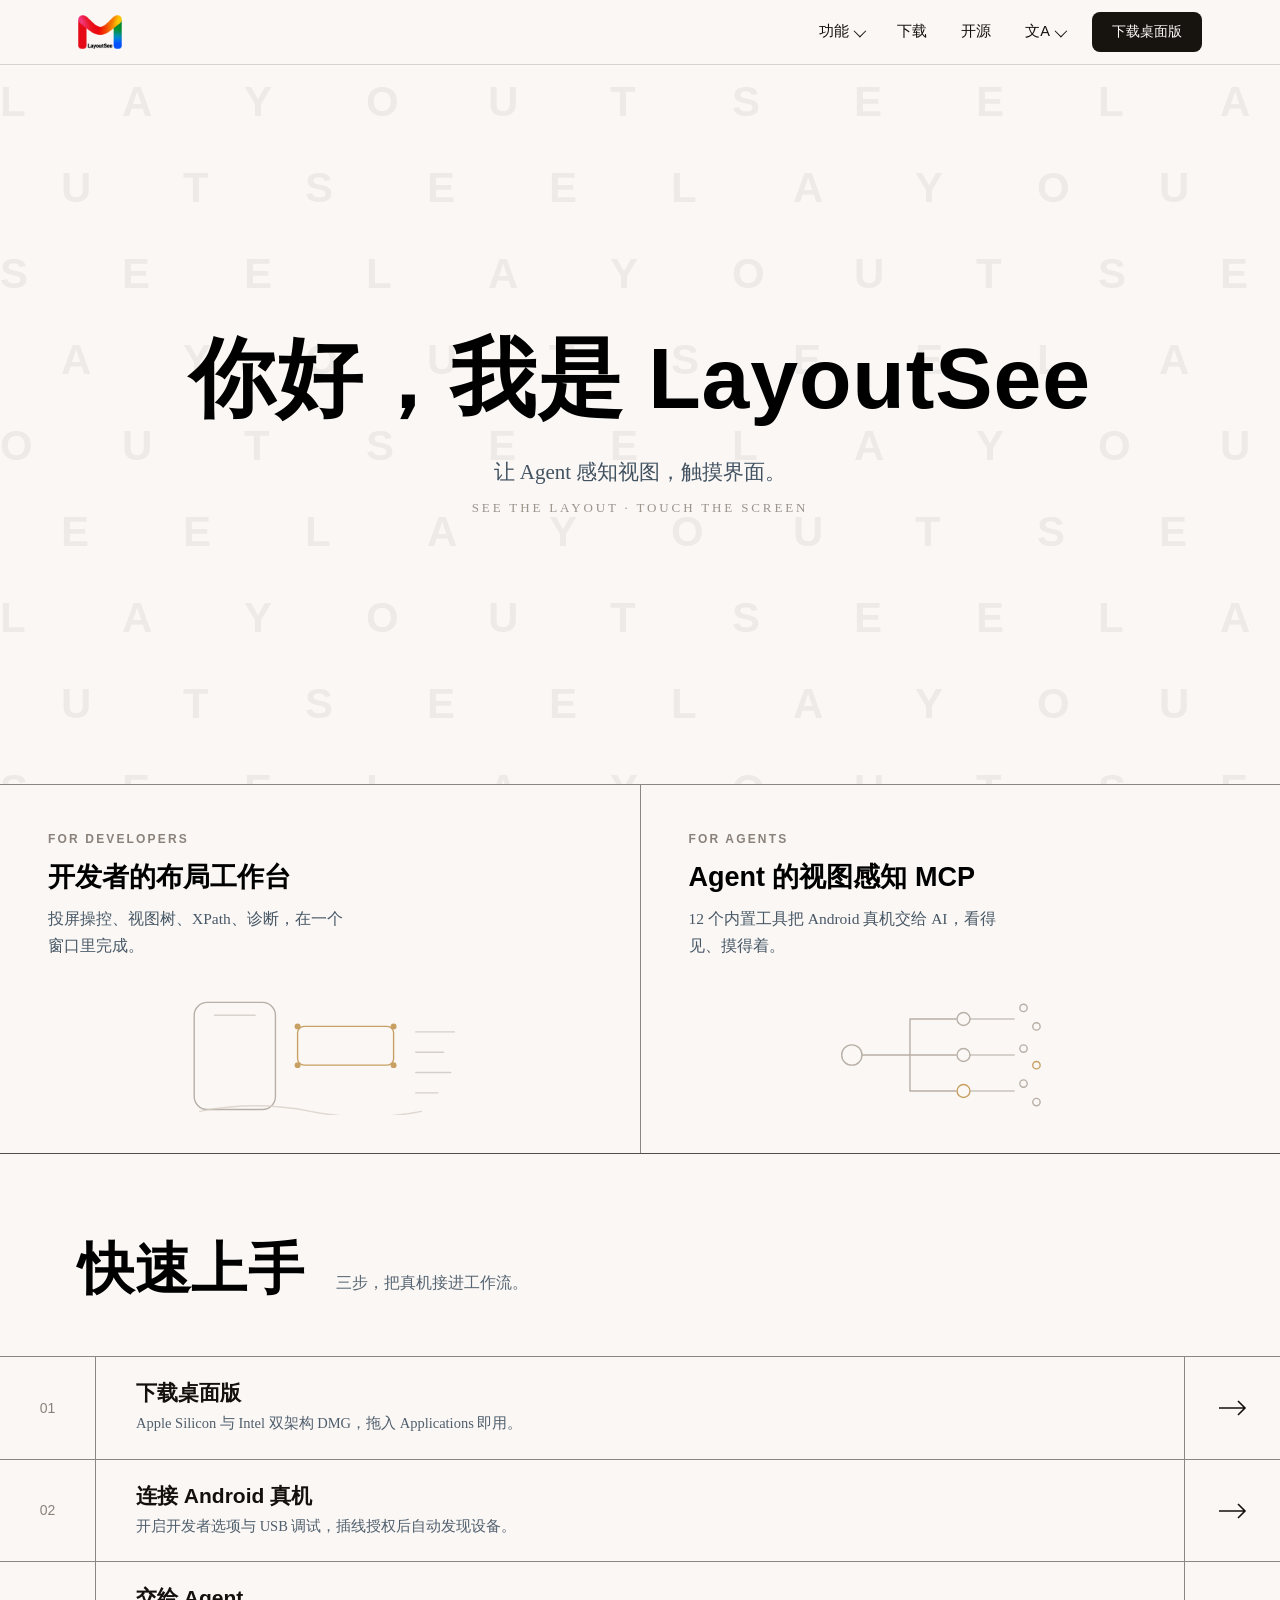
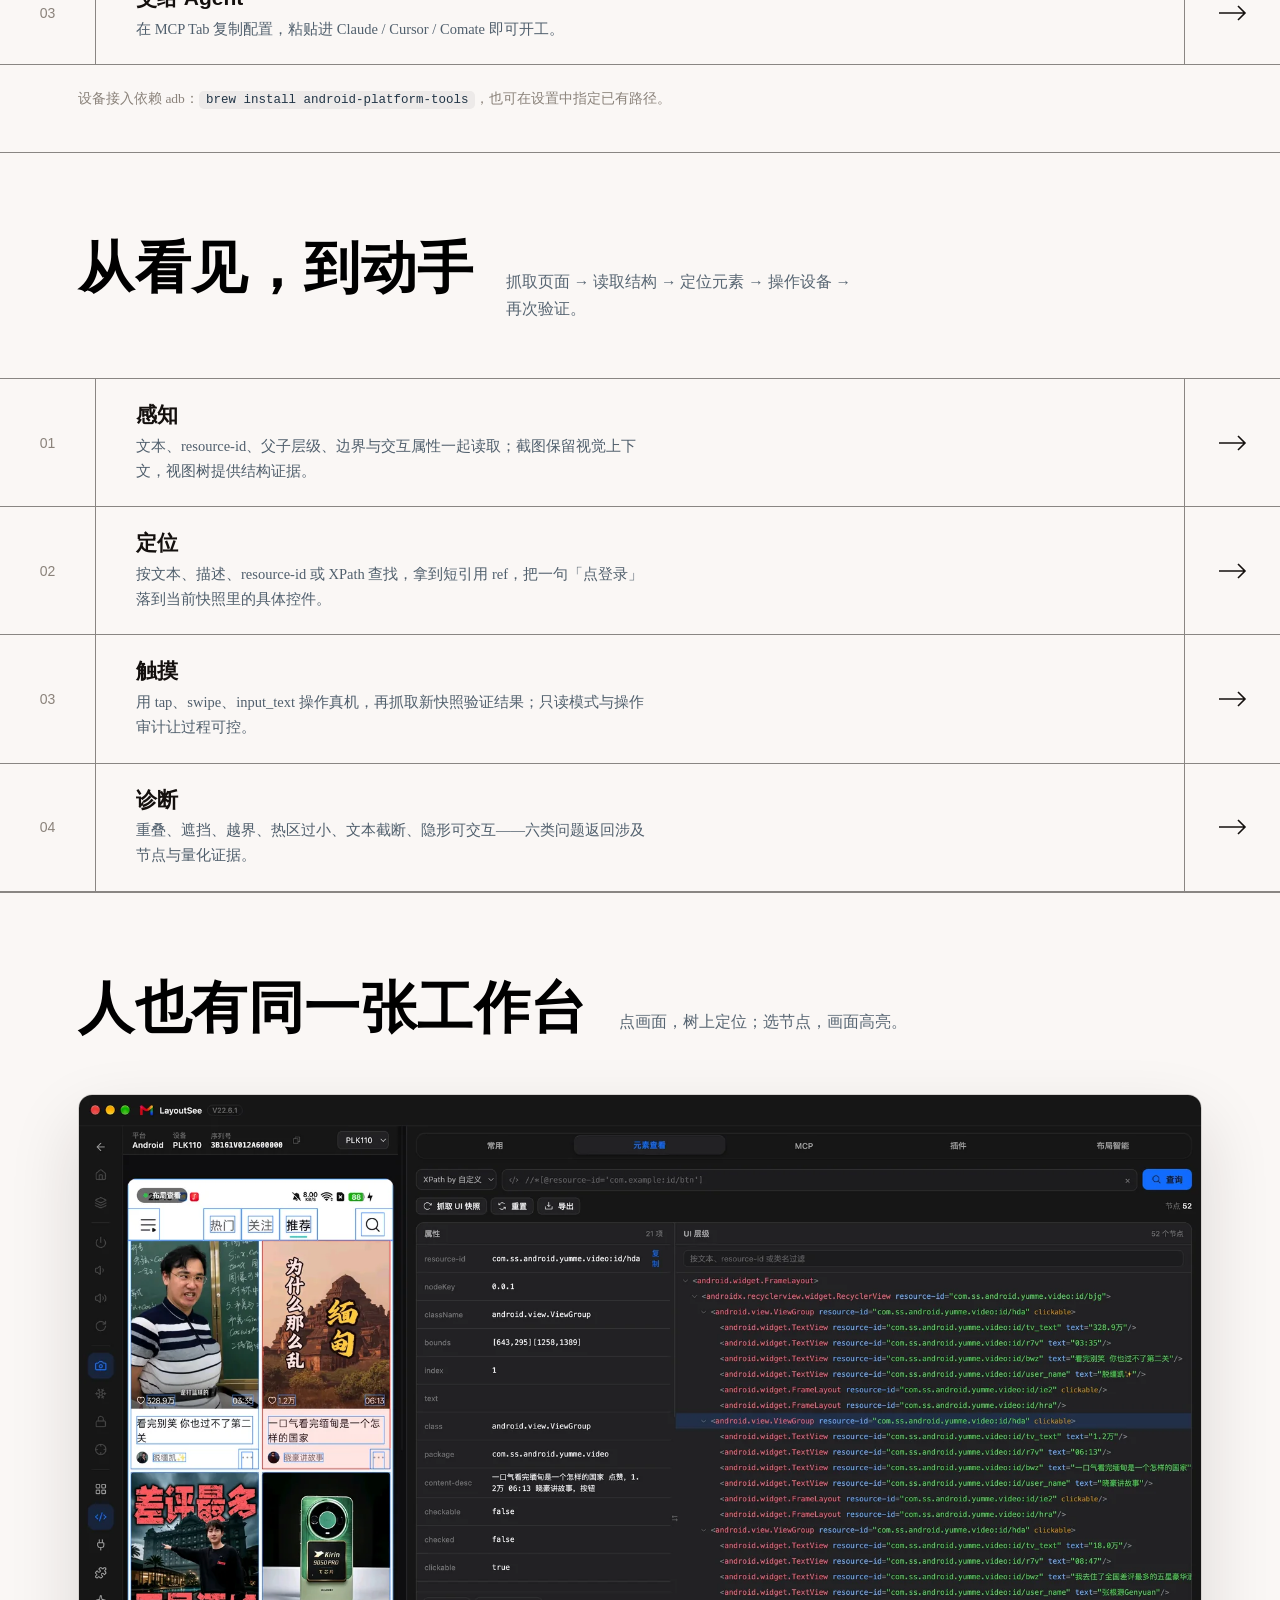
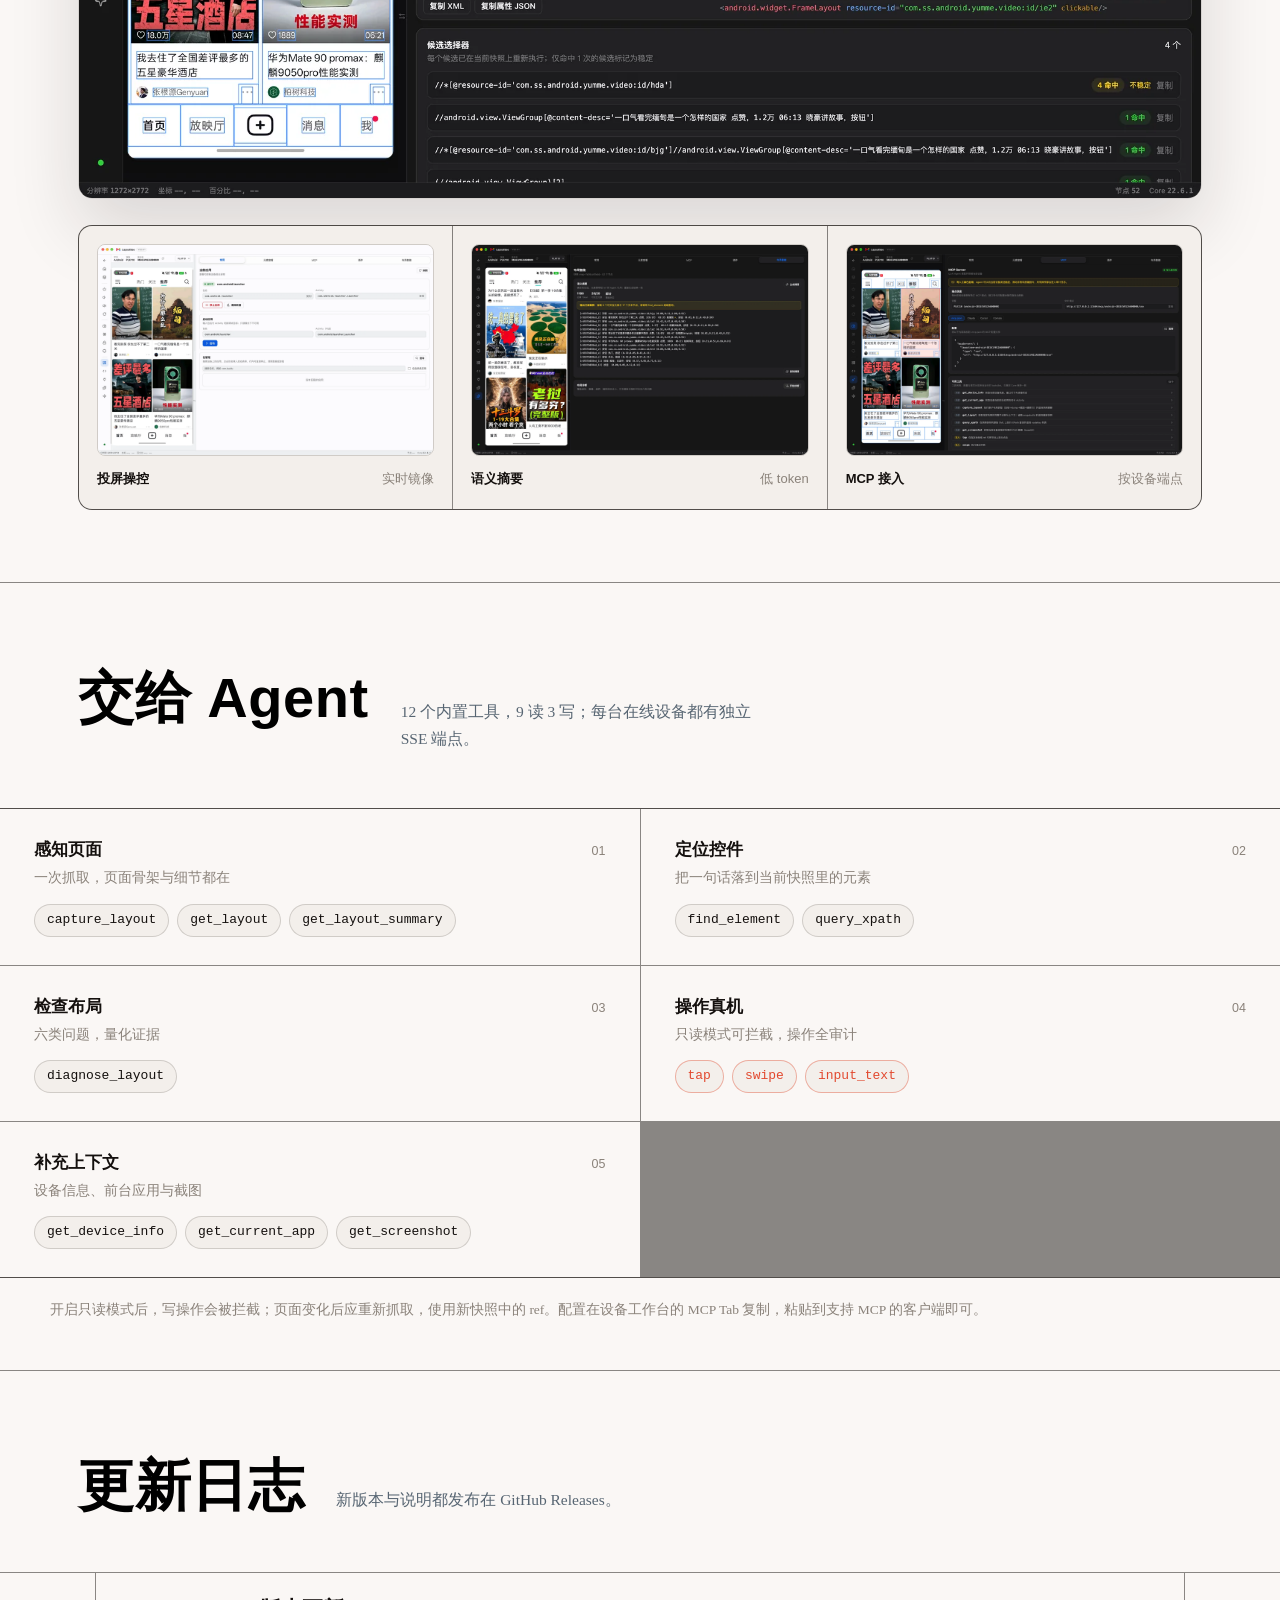
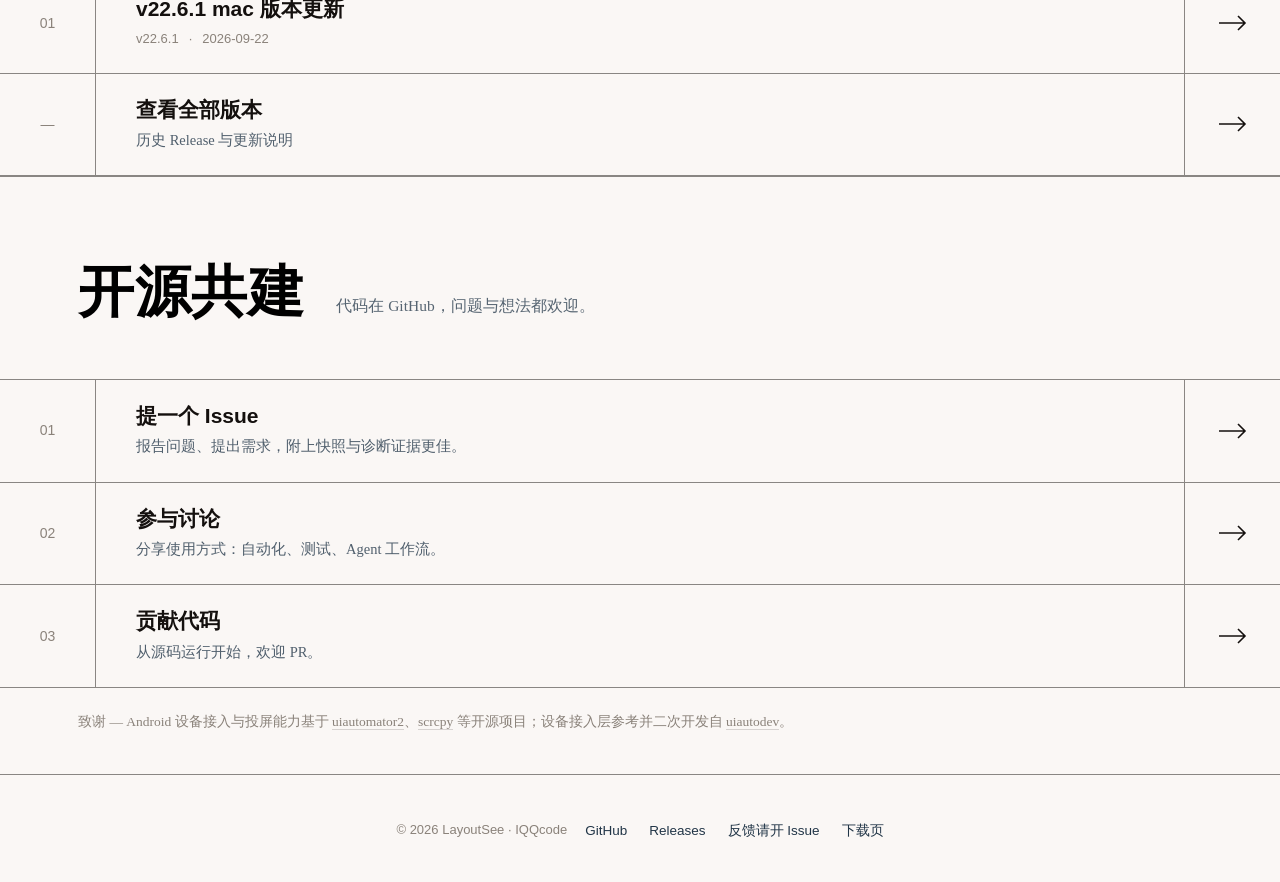
==== index.html @ eb8137e0 "feat: 官网双页静态站（MIMO 风格首页 + 下载页，含幕布交互与打字机动效）" ====
<!doctype html>
<html lang="zh-CN">
<head>
  <meta charset="utf-8">
  <meta name="viewport" content="width=device-width, initial-scale=1">
  <title>LayoutSee — 让 Agent 感知视图，触摸界面</title>
  <meta name="description" content="LayoutSee 是面向移动开发者、QA 与 AI Agent 的 macOS 工具：连接 Android 真机，提供投屏操控、结构化视图感知、布局诊断与 MCP 服务，把运行时视图变成 Agent 可读、可定位、可操作的结构。">
  <meta property="og:title" content="LayoutSee — 让 Agent 感知视图，触摸界面">
  <meta property="og:description" content="把 Android 真机上的视图树，变成 Agent 可读、可定位、可操作的结构。">
  <meta property="og:type" content="website">
  <link rel="icon" type="image/png" sizes="32x32" href="assets/logo/favicon-32x32.png">
  <link rel="icon" type="image/png" sizes="16x16" href="assets/logo/favicon-16x16.png">
  <link rel="apple-touch-icon" href="assets/logo/apple-touch-icon-180x180.png">
  <link rel="stylesheet" href="css/style.css?v=20261025">
</head>
<body>
  <a class="skip-link" href="#main">跳到主要内容</a>

  <header class="site-header">
    <div class="wrap header-inner">
      <a class="brand" href="index.html" aria-label="LayoutSee 首页">
        <img src="assets/logo/logo-light.png" alt="LayoutSee 标志">
      </a>
      <nav class="nav" aria-label="主导航">
        <div class="nav-dd">
          <button type="button" aria-haspopup="true">功能 <span class="caret" aria-hidden="true"></span></button>
          <div class="dd-menu">
            <a href="#workbench">工作台一览</a>
            <a href="#capability">从看见，到动手</a>
            <a href="#mcp">MCP 工具</a>
            <a href="#changelog">更新日志</a>
            <a href="#community">开源共建</a>
          </div>
        </div>
        <a href="download.html">下载</a>
        <a href="https://github.com/IQQcode/LayoutSee" target="_blank" rel="noopener">开源</a>
        <div class="lang">
          <button type="button" aria-haspopup="true">文A <span class="caret" aria-hidden="true"></span></button>
          <div class="lang-menu">
            <span>中文</span>
            <span class="soon">English <em>即将上线</em></span>
          </div>
        </div>
        <a class="btn-pill btn-sm header-cta" href="download.html">下载桌面版</a>
      </nav>
    </div>
  </header>

  <main id="main">
    <!-- Hero -->
    <section class="hero" id="hero">
      <div class="letter-grid" data-letters="LAYOUTSEE" aria-hidden="true"></div>
      <div class="hero-inner">
        <h1>你好，我是 LayoutSee</h1>
        <p class="hero-sub">让 Agent 感知视图，触摸界面。<span class="en">SEE THE LAYOUT · TOUCH THE SCREEN</span></p>
      </div>
      <!-- 幕布层：黑圆裁切，圆内标题反白 -->
      <div class="curtain-layer" aria-hidden="true">
        <div class="letter-grid" data-letters="LAYOUTSEE"></div>
        <div class="hero-inner curtain-clone">
          <h1>你好，我是 LayoutSee</h1>
          <p class="hero-sub">让 Agent 感知视图，触摸界面。<span class="en">SEE THE LAYOUT · TOUCH THE SCREEN</span></p>
        </div>
      </div>
      <a class="hero-dock-btn" href="#quickstart">向下探索</a>
    </section>

    <!-- 双卡片 -->
    <section class="duo">
      <a class="duo-card" href="download.html">
        <span class="kicker">For Developers</span>
        <h2>开发者的布局工作台</h2>
        <p>投屏操控、视图树、XPath、诊断，在一个窗口里完成。</p>
        <span class="duo-art" aria-hidden="true">
          <svg viewBox="0 0 340 130" fill="none" stroke="#b8afa6" stroke-width="1.5" stroke-linecap="round">
            <rect class="draw" x="34" y="8" width="88" height="116" rx="14"/>
            <path class="draw" d="M56 22h44" opacity=".5"/>
            <rect x="146" y="34" width="104" height="42" rx="7" stroke="#c8a063"/>
            <circle cx="146" cy="34" r="3.2" fill="#c8a063" stroke="none"/>
            <circle cx="250" cy="34" r="3.2" fill="#c8a063" stroke="none"/>
            <circle cx="146" cy="76" r="3.2" fill="#c8a063" stroke="none"/>
            <circle cx="250" cy="76" r="3.2" fill="#c8a063" stroke="none"/>
            <path class="draw" d="M274 40h42M274 62h30M274 84h38M274 106h24" opacity=".55"/>
            <path class="draw" d="M40 126c40-8 80-8 120 0s80 8 120 0" stroke="#d9d1c7" opacity=".8"/>
          </svg>
        </span>
      </a>
      <a class="duo-card" href="#mcp">
        <span class="kicker">For Agents</span>
        <h2>Agent 的视图感知 MCP</h2>
        <p>12 个内置工具把 Android 真机交给 AI，看得见、摸得着。</p>
        <span class="duo-art" aria-hidden="true">
          <svg viewBox="0 0 340 130" fill="none" stroke="#b8afa6" stroke-width="1.5" stroke-linecap="round">
            <circle class="draw" cx="52" cy="65" r="11"/>
            <path class="draw" d="M63 65h52M115 65V26m0 78v-39M115 26h50M115 104h50M115 65h50"/>
            <circle cx="173" cy="26" r="7"/>
            <circle cx="173" cy="65" r="7"/>
            <circle cx="173" cy="104" r="7" stroke="#c8a063"/>
            <path class="draw" d="M180 26h48m-48 39h48m-48 39h48" opacity=".7"/>
            <circle cx="238" cy="14" r="4"/>
            <circle cx="252" cy="34" r="4"/>
            <circle cx="238" cy="58" r="4"/>
            <circle cx="252" cy="76" r="4" stroke="#c8a063"/>
            <circle cx="238" cy="96" r="4"/>
            <circle cx="252" cy="116" r="4"/>
          </svg>
        </span>
      </a>
    </section>

    <!-- 快速上手 -->
    <section class="section" id="quickstart">
      <div class="wrap section-head reveal">
        <h2>快速上手</h2>
        <p class="desc">三步，把真机接进工作流。</p>
      </div>
      <ol class="rows">
        <li class="reveal">
          <a class="row-link" href="download.html">
            <span class="row-no">01</span>
            <span class="row-body">
              <span class="t">下载桌面版</span>
              <span class="d">Apple Silicon 与 Intel 双架构 DMG，拖入 Applications 即用。</span>
            </span>
            <span class="row-arrow" aria-hidden="true"><svg width="28" height="16" viewBox="0 0 28 16" fill="none" stroke="currentColor" stroke-width="1.6"><path d="M0 8h26M19 1l7 7-7 7"/></svg></span>
          </a>
        </li>
        <li class="reveal">
          <a class="row-link" href="download.html#setup">
            <span class="row-no">02</span>
            <span class="row-body">
              <span class="t">连接 Android 真机</span>
              <span class="d">开启开发者选项与 USB 调试，插线授权后自动发现设备。</span>
            </span>
            <span class="row-arrow" aria-hidden="true"><svg width="28" height="16" viewBox="0 0 28 16" fill="none" stroke="currentColor" stroke-width="1.6"><path d="M0 8h26M19 1l7 7-7 7"/></svg></span>
          </a>
        </li>
        <li class="reveal">
          <a class="row-link" href="#mcp">
            <span class="row-no">03</span>
            <span class="row-body">
              <span class="t">交给 Agent</span>
              <span class="d">在 MCP Tab 复制配置，粘贴进 Claude / Cursor / Comate 即可开工。</span>
            </span>
            <span class="row-arrow" aria-hidden="true"><svg width="28" height="16" viewBox="0 0 28 16" fill="none" stroke="currentColor" stroke-width="1.6"><path d="M0 8h26M19 1l7 7-7 7"/></svg></span>
          </a>
        </li>
      </ol>
      <p class="footnote wrap">设备接入依赖 adb：<code>brew install android-platform-tools</code>，也可在设置中指定已有路径。</p>
    </section>

    <!-- 从看见，到动手 -->
    <section class="section" id="capability">
      <div class="wrap section-head reveal">
        <h2>从看见，到动手</h2>
        <p class="desc">抓取页面 → 读取结构 → 定位元素 → 操作设备 → 再次验证。</p>
      </div>
      <ol class="rows">
        <li class="reveal">
          <div class="row-link">
            <span class="row-no">01</span>
            <span class="row-body">
              <span class="t">感知</span>
              <span class="d">文本、resource-id、父子层级、边界与交互属性一起读取；截图保留视觉上下文，视图树提供结构证据。</span>
            </span>
            <span class="row-arrow" aria-hidden="true"><svg width="28" height="16" viewBox="0 0 28 16" fill="none" stroke="currentColor" stroke-width="1.6"><path d="M0 8h26M19 1l7 7-7 7"/></svg></span>
          </div>
        </li>
        <li class="reveal">
          <div class="row-link">
            <span class="row-no">02</span>
            <span class="row-body">
              <span class="t">定位</span>
              <span class="d">按文本、描述、resource-id 或 XPath 查找，拿到短引用 ref，把一句「点登录」落到当前快照里的具体控件。</span>
            </span>
            <span class="row-arrow" aria-hidden="true"><svg width="28" height="16" viewBox="0 0 28 16" fill="none" stroke="currentColor" stroke-width="1.6"><path d="M0 8h26M19 1l7 7-7 7"/></svg></span>
          </div>
        </li>
        <li class="reveal">
          <div class="row-link">
            <span class="row-no">03</span>
            <span class="row-body">
              <span class="t">触摸</span>
              <span class="d">用 tap、swipe、input_text 操作真机，再抓取新快照验证结果；只读模式与操作审计让过程可控。</span>
            </span>
            <span class="row-arrow" aria-hidden="true"><svg width="28" height="16" viewBox="0 0 28 16" fill="none" stroke="currentColor" stroke-width="1.6"><path d="M0 8h26M19 1l7 7-7 7"/></svg></span>
          </div>
        </li>
        <li class="reveal">
          <div class="row-link">
            <span class="row-no">04</span>
            <span class="row-body">
              <span class="t">诊断</span>
              <span class="d">重叠、遮挡、越界、热区过小、文本截断、隐形可交互——六类问题返回涉及节点与量化证据。</span>
            </span>
            <span class="row-arrow" aria-hidden="true"><svg width="28" height="16" viewBox="0 0 28 16" fill="none" stroke="currentColor" stroke-width="1.6"><path d="M0 8h26M19 1l7 7-7 7"/></svg></span>
          </div>
        </li>
      </ol>
    </section>

    <!-- 工作台一览 -->
    <section class="section" id="workbench">
      <div class="wrap section-head reveal">
        <h2>人也有同一张工作台</h2>
        <p class="desc">点画面，树上定位；选节点，画面高亮。</p>
      </div>
      <figure class="showcase wrap reveal">
        <img src="assets/screenshots/hero-inspector.webp" alt="LayoutSee 工作台：手机画面、控件属性与视图树联动，选中元素的边界在画面中高亮" loading="lazy">
      </figure>
      <div class="wrap">
        <div class="trio reveal">
          <figure>
            <img src="assets/screenshots/workbench.webp" alt="设备工作台：手机画面、设备控制栏与应用操作面板" loading="lazy">
            <figcaption><b>投屏操控</b><span>实时镜像</span></figcaption>
          </figure>
          <figure>
            <img src="assets/screenshots/summary.webp" alt="布局智能面板：带 ref 与坐标的语义摘要，以及六类布局诊断入口" loading="lazy">
            <figcaption><b>语义摘要</b><span>低 token</span></figcaption>
          </figure>
          <figure>
            <img src="assets/screenshots/mcp.webp" alt="MCP 面板：按设备提供端点、可复制的客户端配置与工具列表" loading="lazy">
            <figcaption><b>MCP 接入</b><span>按设备端点</span></figcaption>
          </figure>
        </div>
      </div>
    </section>

    <!-- MCP 工具 -->
    <section class="section" id="mcp">
      <div class="wrap section-head reveal">
        <h2>交给 Agent</h2>
        <p class="desc">12 个内置工具，9 读 3 写；每台在线设备都有独立 SSE 端点。</p>
      </div>
      <div class="mcp-grid reveal">
        <div class="mcp-cell">
          <p class="g-name">感知页面 <span class="g-no">01</span></p>
          <p class="g-desc">一次抓取，页面骨架与细节都在</p>
          <div class="g-tools">
            <code class="tool">capture_layout</code>
            <code class="tool">get_layout</code>
            <code class="tool">get_layout_summary</code>
          </div>
        </div>
        <div class="mcp-cell">
          <p class="g-name">定位控件 <span class="g-no">02</span></p>
          <p class="g-desc">把一句话落到当前快照里的元素</p>
          <div class="g-tools">
            <code class="tool">find_element</code>
            <code class="tool">query_xpath</code>
          </div>
        </div>
        <div class="mcp-cell">
          <p class="g-name">检查布局 <span class="g-no">03</span></p>
          <p class="g-desc">六类问题，量化证据</p>
          <div class="g-tools">
            <code class="tool">diagnose_layout</code>
          </div>
        </div>
        <div class="mcp-cell">
          <p class="g-name">操作真机 <span class="g-no">04</span></p>
          <p class="g-desc">只读模式可拦截，操作全审计</p>
          <div class="g-tools">
            <code class="tool w">tap</code>
            <code class="tool w">swipe</code>
            <code class="tool w">input_text</code>
          </div>
        </div>
        <div class="mcp-cell">
          <p class="g-name">补充上下文 <span class="g-no">05</span></p>
          <p class="g-desc">设备信息、前台应用与截图</p>
          <div class="g-tools">
            <code class="tool">get_device_info</code>
            <code class="tool">get_current_app</code>
            <code class="tool">get_screenshot</code>
          </div>
        </div>
      </div>
      <p class="mcp-note wrap">开启只读模式后，写操作会被拦截；页面变化后应重新抓取，使用新快照中的 ref。配置在设备工作台的 MCP Tab 复制，粘贴到支持 MCP 的客户端即可。</p>
    </section>

    <!-- 更新日志 -->
    <section class="section" id="changelog">
      <div class="wrap section-head reveal">
        <h2>更新日志</h2>
        <p class="desc">新版本与说明都发布在 GitHub Releases。</p>
      </div>
      <ol class="rows">
        <li class="reveal">
          <a class="row-link" href="https://github.com/IQQcode/LayoutSee/releases/latest" target="_blank" rel="noopener">
            <span class="row-no">01</span>
            <span class="row-body">
              <span class="t">v22.6.1 mac 版本更新</span>
              <span class="row-meta"><span data-release-tag>v22.6.1</span><span>·</span><span data-release-date>2026-09-22</span></span>
            </span>
            <span class="row-arrow" aria-hidden="true"><svg width="28" height="16" viewBox="0 0 28 16" fill="none" stroke="currentColor" stroke-width="1.6"><path d="M0 8h26M19 1l7 7-7 7"/></svg></span>
          </a>
        </li>
        <li class="reveal">
          <a class="row-link" href="https://github.com/IQQcode/LayoutSee/releases" target="_blank" rel="noopener">
            <span class="row-no">—</span>
            <span class="row-body">
              <span class="t">查看全部版本</span>
              <span class="d">历史 Release 与更新说明</span>
            </span>
            <span class="row-arrow" aria-hidden="true"><svg width="28" height="16" viewBox="0 0 28 16" fill="none" stroke="currentColor" stroke-width="1.6"><path d="M0 8h26M19 1l7 7-7 7"/></svg></span>
          </a>
        </li>
      </ol>
    </section>

    <!-- 开源共建 -->
    <section class="section" id="community">
      <div class="wrap section-head reveal">
        <h2>开源共建</h2>
        <p class="desc">代码在 GitHub，问题与想法都欢迎。</p>
      </div>
      <ol class="rows">
        <li class="reveal">
          <a class="row-link" href="https://github.com/IQQcode/LayoutSee/issues" target="_blank" rel="noopener">
            <span class="row-no">01</span>
            <span class="row-body">
              <span class="t">提一个 Issue</span>
              <span class="d">报告问题、提出需求，附上快照与诊断证据更佳。</span>
            </span>
            <span class="row-arrow" aria-hidden="true"><svg width="28" height="16" viewBox="0 0 28 16" fill="none" stroke="currentColor" stroke-width="1.6"><path d="M0 8h26M19 1l7 7-7 7"/></svg></span>
          </a>
        </li>
        <li class="reveal">
          <a class="row-link" href="https://github.com/IQQcode/LayoutSee/discussions" target="_blank" rel="noopener">
            <span class="row-no">02</span>
            <span class="row-body">
              <span class="t">参与讨论</span>
              <span class="d">分享使用方式：自动化、测试、Agent 工作流。</span>
            </span>
            <span class="row-arrow" aria-hidden="true"><svg width="28" height="16" viewBox="0 0 28 16" fill="none" stroke="currentColor" stroke-width="1.6"><path d="M0 8h26M19 1l7 7-7 7"/></svg></span>
          </a>
        </li>
        <li class="reveal">
          <a class="row-link" href="https://github.com/IQQcode/LayoutSee" target="_blank" rel="noopener">
            <span class="row-no">03</span>
            <span class="row-body">
              <span class="t">贡献代码</span>
              <span class="d">从源码运行开始，欢迎 PR。</span>
            </span>
            <span class="row-arrow" aria-hidden="true"><svg width="28" height="16" viewBox="0 0 28 16" fill="none" stroke="currentColor" stroke-width="1.6"><path d="M0 8h26M19 1l7 7-7 7"/></svg></span>
          </a>
        </li>
      </ol>
      <p class="footnote wrap">致谢 — Android 设备接入与投屏能力基于 <a href="https://github.com/openatx/uiautomator2" target="_blank" rel="noopener">uiautomator2</a>、<a href="https://github.com/Genymobile/scrcpy" target="_blank" rel="noopener">scrcpy</a> 等开源项目；设备接入层参考并二次开发自 <a href="https://github.com/codeskyblue/uiautodev" target="_blank" rel="noopener">uiautodev</a>。</p>
    </section>
  </main>

  <footer class="site-footer footer-light">
    <div class="wrap" style="display:flex;align-items:center;justify-content:space-between;gap:18px;flex-wrap:wrap;">
      <p class="fine">© 2026 LayoutSee · IQQcode</p>
      <nav class="flinks" aria-label="页脚导航">
        <a href="https://github.com/IQQcode/LayoutSee" target="_blank" rel="noopener">GitHub</a>
        <a href="https://github.com/IQQcode/LayoutSee/releases" target="_blank" rel="noopener">Releases</a>
        <a href="https://github.com/IQQcode/LayoutSee/issues" target="_blank" rel="noopener">反馈请开 Issue</a>
        <a href="download.html">下载页</a>
      </nav>
    </div>
  </footer>

  <script src="js/main.js?v=20261025"></script>
</body>
</html>
---- css/style.css ----
/* ============================================================
   LayoutSee 官网 · 设计系统
   参考：mimo.xiaomi.com（奶白底 + 1px 细线分格 + 衬线正文 + 粗黑大标题）
   ============================================================ */

:root {
  --bg: #faf7f5;
  --bg-soft: #f3efeb;
  --bg-white: #fffefc;
  --ink: #213547;
  --ink-strong: #14100e;
  --muted: #8a827a;
  --line: rgba(26, 22, 18, 0.5);
  --line-soft: rgba(26, 22, 18, 0.16);
  --accent: #e2492f;
  --gold: #c8a063;
  --pill-dark: #17130f;
  --pill-dark-hover: #000000;
  --serif: "Noto Serif SC", "PT Serif", "Songti SC", "SimSun", Georgia, serif;
  --sans: -apple-system, BlinkMacSystemFont, "PingFang SC", "MiSans", "HarmonyOS Sans SC",
    "Microsoft YaHei", "Segoe UI", sans-serif;
  --mono: ui-monospace, "SF Mono", Menlo, Consolas, "Liberation Mono", monospace;
  --wrap: 1180px;
  --header-h: 64px;
}

* { box-sizing: border-box; margin: 0; padding: 0; }

html { scroll-behavior: smooth; -webkit-text-size-adjust: 100%; }

body {
  background: var(--bg);
  color: var(--ink);
  font-family: var(--serif);
  font-size: 16px;
  line-height: 1.75;
  -webkit-font-smoothing: antialiased;
}

img { max-width: 100%; display: block; }
a { color: inherit; text-decoration: none; }
ul, ol { list-style: none; }
button { font: inherit; background: none; border: 0; cursor: pointer; color: inherit; }

::selection { background: rgba(226, 73, 47, 0.18); }

:focus-visible { outline: 2px solid var(--accent); outline-offset: 2px; }

.wrap { max-width: var(--wrap); margin: 0 auto; padding: 0 28px; }

.sans { font-family: var(--sans); }
.mono { font-family: var(--mono); }

.skip-link {
  position: absolute; left: -9999px; top: 0; z-index: 100;
  background: var(--pill-dark); color: #fff; padding: 10px 16px;
}
.skip-link:focus { left: 12px; top: 12px; }

/* ------------------------------------------------------------
   顶部导航
   ------------------------------------------------------------ */
.site-header {
  position: sticky; top: 0; z-index: 50;
  background: rgba(250, 247, 245, 0.92);
  backdrop-filter: blur(10px);
  -webkit-backdrop-filter: blur(10px);
  border-bottom: 1px solid var(--line-soft);
  transition: box-shadow 0.25s ease;
}
.site-header.scrolled { box-shadow: 0 10px 30px rgba(26, 22, 18, 0.07); }

.header-inner {
  height: var(--header-h);
  display: flex; align-items: center; justify-content: space-between; gap: 24px;
}

.brand { display: flex; align-items: center; gap: 10px; flex-shrink: 0; }
.brand img { height: 34px; width: auto; }
.brand .brand-name {
  font-family: var(--sans); font-weight: 700; font-size: 17px;
  color: var(--ink-strong); letter-spacing: 0.01em;
}

.nav { display: flex; align-items: center; gap: 6px; }
.nav > a, .nav > .nav-dd > button, .nav .lang button {
  font-family: var(--sans); font-size: 14.5px; font-weight: 500;
  color: var(--ink-strong);
  padding: 8px 14px; border-radius: 8px;
  transition: background 0.15s ease;
  display: inline-flex; align-items: center; gap: 5px;
}
.nav > a:hover, .nav > .nav-dd > button:hover { background: rgba(26, 22, 18, 0.05); }

/* 下拉菜单（功能） */
.nav-dd { position: relative; }
.nav-dd .dd-menu {
  position: absolute; top: calc(100% + 6px); right: 0; min-width: 168px;
  background: var(--bg-white);
  border: 1px solid var(--line-soft); border-radius: 12px;
  box-shadow: 0 18px 40px rgba(26, 22, 18, 0.12);
  padding: 6px;
  opacity: 0; visibility: hidden; transform: translateY(-4px);
  transition: opacity 0.18s ease, transform 0.18s ease, visibility 0.18s;
}
.nav-dd:hover .dd-menu, .nav-dd:focus-within .dd-menu {
  opacity: 1; visibility: visible; transform: translateY(0);
}
.nav-dd .dd-menu a {
  display: block; padding: 9px 12px; border-radius: 8px;
  font-family: var(--sans); font-size: 14px; color: var(--ink-strong);
}
.nav-dd .dd-menu a:hover { background: rgba(26, 22, 18, 0.05); }
.caret { width: 9px; height: 9px; border-right: 1.4px solid currentColor; border-bottom: 1.4px solid currentColor; transform: rotate(45deg) translateY(-2px); }

/* 语言切换 */
.lang { position: relative; }
.lang .lang-menu {
  position: absolute; top: calc(100% + 6px); right: 0; min-width: 132px;
  background: var(--bg-white); border: 1px solid var(--line-soft); border-radius: 12px;
  box-shadow: 0 18px 40px rgba(26, 22, 18, 0.12); padding: 6px;
  opacity: 0; visibility: hidden; transform: translateY(-4px);
  transition: opacity 0.18s ease, transform 0.18s ease, visibility 0.18s;
}
.lang:hover .lang-menu, .lang:focus-within .lang-menu {
  opacity: 1; visibility: visible; transform: translateY(0);
}
.lang .lang-menu span, .lang .lang-menu a {
  display: block; padding: 8px 12px; font-family: var(--sans); font-size: 13.5px;
  border-radius: 8px;
}
.lang .lang-menu a:hover { background: rgba(26, 22, 18, 0.05); }
.lang .lang-menu .soon { color: var(--muted); cursor: default; display: flex; justify-content: space-between; }
.lang .lang-menu .soon em { font-style: normal; font-size: 11.5px; }

/* 黑色胶囊按钮 */
.btn-pill {
  display: inline-flex; align-items: center; justify-content: center; gap: 10px;
  font-family: var(--sans); font-weight: 600; font-size: 15px;
  background: var(--pill-dark); color: #fdfbf9;
  border-radius: 999px; padding: 11px 26px;
  transition: background 0.18s ease, transform 0.18s ease;
}
.btn-pill:hover { background: var(--pill-dark-hover); }
.btn-pill .arr { transition: transform 0.18s ease; display: inline-flex; }
.btn-pill:hover .arr { transform: translateX(4px); }
.btn-pill.btn-sm { padding: 8px 20px; font-size: 13.5px; }
/* .nav > a 的深色文字优先级高于 .btn-pill，需显式压回浅色 */
.nav > a.btn-pill, .nav .lang + .btn-pill { color: #fdfbf9; }
.header-cta { margin-left: 8px; }

/* ------------------------------------------------------------
   Hero（首页）
   ------------------------------------------------------------ */
.hero {
  position: relative;
  min-height: clamp(540px, 80vh, 840px);
  display: flex; align-items: center; justify-content: center;
  border-bottom: 1px solid var(--line);
  overflow: hidden;
}
.letter-grid {
  position: absolute; inset: 0; overflow: hidden;
  pointer-events: none; user-select: none;
  will-change: transform;
}
.letter-grid span {
  position: absolute;
  font-family: var(--sans); font-weight: 700;
  color: var(--ink-strong);
  opacity: 0.05; /* 静态兜底：动画延迟期内不能全黑 */
  animation: breathe 6s ease-in-out infinite;
}
.letter-grid.grid-sm span { font-weight: 500; font-family: var(--mono); animation-name: breatheSoft; }
@keyframes breathe {
  0%, 100% { opacity: 0.045; }
  50% { opacity: 0.115; }
}
@keyframes breatheSoft {
  0%, 100% { opacity: 0.028; }
  50% { opacity: 0.062; }
}

.hero-inner { position: relative; text-align: center; padding: 0 24px; z-index: 1; }
.hero-inner h1 {
  font-family: var(--sans); font-weight: 700; color: #000;
  font-size: clamp(42px, 7vw, 86px);
  letter-spacing: 0.01em; line-height: 1.15;
}
.hero-sub {
  margin-top: 26px;
  font-size: clamp(17px, 2vw, 21px);
  color: var(--ink);
  opacity: 0.85;
}
.hero-sub .en { display: block; margin-top: 6px; font-size: 13px; letter-spacing: 0.22em; color: var(--muted); text-transform: uppercase; }

/* 幕布交互：黑圆裁切层，圆内标题反白（clip-path 由 JS 内联写入） */
.curtain-layer {
  position: absolute; inset: 0; z-index: 2;
  display: flex; align-items: center; justify-content: center;
  background: #17130f;
  clip-path: circle(0px at 50% 50%);
  -webkit-clip-path: circle(0px at 50% 50%);
  pointer-events: none;
  overflow: hidden;
}
.curtain-layer .letter-grid span { color: #f3ede7; }
.curtain-clone h1 { color: #fdfbf9; }
.curtain-clone .hero-sub { color: rgba(253, 251, 249, 0.82); opacity: 1; }
.curtain-clone .hero-sub .en { color: rgba(253, 251, 249, 0.42); }

.hero-dock-btn {
  position: absolute; left: 50%; bottom: 30px; z-index: 3;
  transform: translateX(-50%);
  font-family: var(--sans); font-size: 13px; font-weight: 600;
  letter-spacing: 0.32em; text-indent: 0.32em;
  color: #fdfbf9;
  padding: 10px 18px;
  opacity: 0; visibility: hidden;
  transition: opacity 0.35s ease, visibility 0.35s;
}
.hero-dock-btn.show { opacity: 1; visibility: visible; }
.hero-dock-btn:hover { opacity: 0.8; }

/* ------------------------------------------------------------
   双卡片
   ------------------------------------------------------------ */
.duo {
  display: grid; grid-template-columns: 1fr 1fr;
  gap: 1px; background: var(--line);
  border-bottom: 1px solid var(--line);
}
.duo-card {
  background: var(--bg);
  padding: 44px 48px 38px;
  display: flex; flex-direction: column; gap: 10px;
  transition: background 0.4s ease;
}
.duo-card .kicker, .duo-card h2, .duo-card p { transition: color 0.35s ease; }
.duo-card .duo-art [stroke], .duo-card .duo-art [fill] { transition: stroke 0.35s ease, fill 0.35s ease; }
/* hover 反黑（复刻 MIMO 卡片） */
.duo-card:hover { background: #17130f; }
.duo-card:hover .kicker { color: rgba(253, 251, 249, 0.45); }
.duo-card:hover h2 { color: #fdfbf9; }
.duo-card:hover p { color: rgba(253, 251, 249, 0.72); }
.duo-card:hover .duo-art [stroke] { stroke: rgba(240, 234, 223, 0.38); }
.duo-card:hover .duo-art [fill] { fill: rgba(240, 234, 223, 0.38); }
.duo-card:hover .duo-art [stroke="#c8a063"] { stroke: var(--gold); }
.duo-card:hover .duo-art [fill="#c8a063"] { fill: var(--gold); }
.duo-card .kicker {
  font-family: var(--sans); font-size: 12px; font-weight: 600;
  letter-spacing: 0.18em; text-transform: uppercase; color: var(--muted);
}
.duo-card h2 {
  font-family: var(--sans); font-weight: 700; color: #000;
  font-size: clamp(20px, 2.4vw, 27px); line-height: 1.3;
}
.duo-card p { font-size: 15.5px; color: var(--ink); opacity: 0.82; max-width: 40ch; }
.duo-card .duo-art { margin-top: 26px; align-self: stretch; }
.duo-card .duo-art svg { width: 100%; height: 120px; display: block; }
.duo-card .duo-art .draw { transition: transform 0.5s ease; transform-origin: center; }
.duo-card:hover .draw { transform: translateY(-3px); }

/* ------------------------------------------------------------
   通用区块
   ------------------------------------------------------------ */
.section { border-bottom: 1px solid var(--line); }
.section-head {
  display: flex; align-items: baseline; gap: 32px; flex-wrap: wrap;
  padding-top: 84px; padding-bottom: 56px;
}
.section-head h2 {
  font-family: var(--sans); font-weight: 700; color: #000;
  font-size: clamp(34px, 4.6vw, 56px); line-height: 1.1; letter-spacing: 0.01em;
}
.section-head .desc { font-size: 15.5px; color: var(--ink); opacity: 0.75; max-width: 46ch; }

.footnote {
  padding-top: 22px; padding-bottom: 40px;
  font-size: 13.5px; color: var(--muted);
}
.footnote code {
  font-family: var(--mono); font-size: 12.5px;
  background: rgba(26, 22, 18, 0.055); padding: 2px 7px; border-radius: 5px;
  color: var(--ink);
}
.footnote a { border-bottom: 1px solid var(--line-soft); }
.footnote a:hover { border-color: var(--ink); }

/* ------------------------------------------------------------
   编号列表行（01 / 标题 / →）— 全站核心组件
   ------------------------------------------------------------ */
.rows { border-top: 1px solid var(--line); }
.rows li { border-bottom: 1px solid var(--line); }
.row-link {
  display: grid; grid-template-columns: 96px 1fr 96px;
  align-items: stretch; min-height: 96px;
  transition: background 0.16s ease;
}
.row-link:hover { background: var(--bg-white); }
.row-no {
  display: flex; align-items: center; justify-content: center;
  font-family: var(--sans); font-size: 14px; color: var(--muted);
  border-right: 1px solid var(--line);
  transition: color 0.16s ease;
}
.row-link:hover .row-no { color: var(--accent); }
.row-body {
  padding: 22px 40px; display: flex; flex-direction: column; justify-content: center; gap: 4px;
}
.row-body .t {
  font-family: var(--sans); font-weight: 650; color: var(--ink-strong);
  font-size: clamp(17px, 2vw, 21px); line-height: 1.35;
}
.row-body .d { font-size: 14.5px; color: var(--ink); opacity: 0.78; max-width: 72ch; }
.row-body .d code {
  font-family: var(--mono); font-size: 12.5px;
  background: rgba(26, 22, 18, 0.055); padding: 1px 6px; border-radius: 5px;
}
.row-meta { display: flex; align-items: center; gap: 10px; font-size: 13px; color: var(--muted); font-family: var(--sans); }
.row-arrow {
  display: flex; align-items: center; justify-content: center;
  border-left: 1px solid var(--line);
  color: var(--ink-strong);
}
.row-arrow svg { transition: transform 0.18s ease; }
.row-link:hover .row-arrow svg { transform: translateX(6px); }

/* ------------------------------------------------------------
   工作台 showcase
   ------------------------------------------------------------ */
.showcase { padding-bottom: 26px; }
.showcase img {
  width: 100%; border-radius: 14px;
  border: 1px solid var(--line-soft);
  box-shadow: 0 30px 70px rgba(26, 22, 18, 0.14);
}
.trio {
  display: grid; grid-template-columns: repeat(3, 1fr);
  gap: 1px; background: var(--line);
  border: 1px solid var(--line); border-radius: 14px; overflow: hidden;
  margin-bottom: 72px;
}
.trio figure { background: var(--bg-soft); padding: 18px; }
.trio img { border-radius: 8px; border: 1px solid var(--line-soft); width: 100%; }
.trio figcaption {
  padding-top: 12px; font-family: var(--sans); font-size: 13px; color: var(--muted);
  display: flex; justify-content: space-between;
}
.trio figcaption b { color: var(--ink-strong); font-weight: 600; }

/* ------------------------------------------------------------
   MCP 工具分组
   ------------------------------------------------------------ */
.mcp-grid {
  display: grid; grid-template-columns: 1fr 1fr;
  gap: 1px; background: var(--line);
  border-top: 1px solid var(--line); border-bottom: 1px solid var(--line);
}
.mcp-cell { background: var(--bg); padding: 26px 34px 28px; transition: background 0.16s ease; }
.mcp-cell:hover { background: var(--bg-white); }
.mcp-cell .g-name {
  font-family: var(--sans); font-weight: 650; color: var(--ink-strong); font-size: 16.5px;
  display: flex; align-items: baseline; justify-content: space-between;
}
.mcp-cell .g-name .g-no { font-size: 12.5px; color: var(--muted); font-weight: 500; }
.mcp-cell .g-desc { font-size: 13.5px; color: var(--muted); margin-top: 2px; }
.mcp-cell .g-tools { margin-top: 14px; display: flex; flex-wrap: wrap; gap: 8px; }
.mcp-cell .tool {
  font-family: var(--mono); font-size: 13px; color: var(--ink-strong);
  border: 1px solid var(--line-soft); border-radius: 999px; padding: 4px 12px;
  background: var(--bg-soft);
}
.mcp-cell .tool.w { border-color: rgba(226, 73, 47, 0.4); color: var(--accent); }
.mcp-note { padding: 20px 0 48px; font-size: 13.5px; color: var(--muted); }

/* ------------------------------------------------------------
   Hero（下载页）
   ------------------------------------------------------------ */
.dl-hero {
  position: relative;
  min-height: clamp(620px, 86vh, 880px);
  display: flex; flex-direction: column; align-items: center; justify-content: center;
  text-align: center; overflow: hidden;
  padding: 90px 24px 70px;
}
.dl-hero h1 {
  font-family: var(--sans); font-weight: 700; color: #000;
  font-size: clamp(34px, 5.2vw, 62px); line-height: 1.28;
  position: relative; z-index: 1;
  text-wrap: balance;
}
.dl-hero .line2 { display: block; }
.type-wrap { position: relative; display: inline-block; }
.type-word {
  font-style: normal; position: relative;
  color: var(--ink-strong);
  display: inline-block; min-width: 4.2em; text-align: center;
}
.type-word::after {
  content: ""; display: inline-block; width: 3px; height: 0.92em;
  background: var(--accent); margin-left: 5px; vertical-align: -0.1em;
  animation: caret 1s steps(1) infinite;
}
@keyframes caret { 50% { opacity: 0; } }
.type-squiggle {
  position: absolute; left: 50%; transform: translateX(-50%);
  bottom: -18px; width: 150px; color: var(--gold); z-index: -1;
}
.type-en {
  display: block; margin-top: 10px;
  font-family: var(--sans); font-size: 13px; letter-spacing: 0.3em;
  color: var(--muted); text-transform: uppercase;
}
.dl-buttons { display: flex; gap: 18px; flex-wrap: wrap; justify-content: center; margin-top: 58px; position: relative; z-index: 1; }
.btn-dl { padding: 15px 34px; font-size: 16px; }
.btn-dl .btn-sub { display: block; font-size: 11.5px; font-weight: 500; opacity: 0.72; margin-top: 1px; }
.btn-dl .os-ic { display: inline-flex; }
.dl-meta { margin-top: 26px; font-size: 13.5px; color: var(--muted); position: relative; z-index: 1; max-width: 60ch; }
.dl-corner {
  position: absolute; right: 22px; bottom: 16px;
  font-size: 12px; color: var(--muted); z-index: 1;
}

/* ------------------------------------------------------------
   macOS 窗口截图
   ------------------------------------------------------------ */
.window-shot { padding: 10px 28px 90px; }
.mac-window {
  max-width: 1060px; margin: 0 auto;
  border: 1px solid var(--line-soft); border-radius: 14px; overflow: hidden;
  box-shadow: 0 40px 90px rgba(26, 22, 18, 0.16);
  background: var(--bg-white);
}
.mac-bar {
  display: flex; align-items: center; gap: 8px;
  padding: 12px 16px; border-bottom: 1px solid var(--line-soft);
  background: #f6f2ef;
}
.mac-bar .dot { width: 12px; height: 12px; border-radius: 50%; }
.mac-bar .r { background: #ff5f57; } .mac-bar .y { background: #febc2e; } .mac-bar .g { background: #28c840; }
.mac-bar .mac-title {
  margin-left: 12px; font-family: var(--sans); font-size: 12.5px; color: var(--muted);
}
.mac-window img { width: 100%; }

/* ------------------------------------------------------------
   下载页特性区块（交替布局）
   ------------------------------------------------------------ */
.feature { display: grid; grid-template-columns: 1fr 1fr; border-top: 1px solid var(--line); }
.feature > * { min-width: 0; }
.feature-media { background: var(--bg-soft); display: flex; align-items: center; justify-content: center; padding: 44px; border-right: 1px solid var(--line); }
.feature.flip .feature-media { order: 2; border-right: 0; border-left: 1px solid var(--line); }
.feature-media img { max-height: 480px; width: auto; max-width: 100%; border-radius: 10px; border: 1px solid var(--line-soft); box-shadow: 0 24px 60px rgba(26, 22, 18, 0.13); }
.feature-copy { padding: 64px 64px 56px; display: flex; flex-direction: column; justify-content: center; }
.feature-copy h3 {
  font-family: var(--sans); font-weight: 700; color: #000;
  font-size: clamp(24px, 3vw, 34px); line-height: 1.25;
}
.feature-copy .f-sub { margin-top: 8px; font-size: 15px; color: var(--muted); }
.num-list { margin-top: 30px; }
.num-list li { display: grid; grid-template-columns: 44px 1fr; gap: 4px 0; padding: 16px 0; border-top: 1px solid var(--line-soft); }
.num-list .no { font-family: var(--sans); font-size: 13px; color: var(--muted); padding-top: 3px; }
.num-list .tx { font-size: 15px; color: var(--ink); }
.num-list .tx code { font-family: var(--mono); font-size: 13px; background: rgba(26,22,18,.055); padding: 1px 6px; border-radius: 5px; }

/* ------------------------------------------------------------
   系统要求
   ------------------------------------------------------------ */
.req-grid {
  display: grid; grid-template-columns: repeat(4, 1fr);
  gap: 1px; background: var(--line);
  border-top: 1px solid var(--line); border-bottom: 1px solid var(--line);
}
.req-cell { background: var(--bg); padding: 26px 28px 28px; }
.req-cell dt { font-family: var(--sans); font-size: 12px; font-weight: 600; letter-spacing: 0.14em; text-transform: uppercase; color: var(--muted); }
.req-cell dd { margin-top: 8px; font-family: var(--sans); font-weight: 600; font-size: 16.5px; color: var(--ink-strong); }
.req-cell dd small { display: block; font-weight: 400; font-size: 13px; color: var(--muted); margin-top: 4px; }

/* ------------------------------------------------------------
   从源码运行
   ------------------------------------------------------------ */
.source-block { padding-bottom: 90px; }
.code-panel {
  max-width: 860px; margin: 0 auto;
  background: #191512; color: #f3ede7;
  border-radius: 14px; overflow: hidden;
  box-shadow: 0 30px 70px rgba(26, 22, 18, 0.2);
}
.code-panel .code-bar {
  display: flex; align-items: center; justify-content: space-between;
  padding: 12px 20px; border-bottom: 1px solid rgba(255, 255, 255, 0.08);
  font-family: var(--sans); font-size: 12.5px; color: rgba(243, 237, 231, 0.55);
}
.code-panel pre {
  padding: 26px 28px; overflow-x: auto;
  font-family: var(--mono); font-size: 13.5px; line-height: 1.9;
}
.code-panel .cm { color: rgba(243, 237, 231, 0.45); }
.source-more { text-align: center; margin-top: 26px; font-size: 14px; color: var(--muted); }
.source-more a { border-bottom: 1px solid var(--line-soft); }
.source-more a:hover { border-color: var(--ink); color: var(--ink-strong); }

/* ------------------------------------------------------------
   页脚（浅色版 / 深色版）
   ------------------------------------------------------------ */
.site-footer { padding: 44px 0 40px; }
.footer-light { display: flex; align-items: center; justify-content: space-between; gap: 18px; flex-wrap: wrap; }
.footer-light .fine { font-family: var(--sans); font-size: 13px; color: var(--muted); }
.footer-light .flinks { display: flex; gap: 22px; font-family: var(--sans); font-size: 13.5px; }
.footer-light .flinks a:hover { color: var(--ink-strong); }

.site-footer-dark { background: #12100d; color: #b8b1a9; }
.footer-grid {
  display: grid; grid-template-columns: 1.6fr repeat(4, 1fr); gap: 40px;
  padding: 64px 0 48px;
}
.footer-brand img { height: 38px; }
.footer-brand .fb-line { margin-top: 18px; font-size: 13.5px; line-height: 1.8; opacity: 0.75; max-width: 30ch; }
.footer-col h4 {
  font-family: var(--sans); font-size: 13px; font-weight: 600; color: #f3ede7;
  letter-spacing: 0.06em; margin-bottom: 16px;
}
.footer-col a { display: block; font-family: var(--sans); font-size: 13.5px; padding: 5px 0; opacity: 0.75; }
.footer-col a:hover { opacity: 1; color: #fff; }
.footer-bottom {
  border-top: 1px solid rgba(255, 255, 255, 0.1);
  padding: 22px 0 30px;
  font-family: var(--sans); font-size: 12.5px; opacity: 0.55;
  display: flex; justify-content: space-between; gap: 12px; flex-wrap: wrap;
}

/* ------------------------------------------------------------
   滚动显现 / 动效
   ------------------------------------------------------------ */
.reveal { opacity: 0; transform: translateY(24px); transition: opacity 0.55s ease, transform 0.55s ease; }
.reveal.in { opacity: 1; transform: none; }

@media (prefers-reduced-motion: reduce) {
  html { scroll-behavior: auto; }
  .letter-grid span { animation: none !important; opacity: 0.06; }
  .type-word::after { animation: none; }
  .reveal { opacity: 1; transform: none; transition: none; }
  * { transition-duration: 0.01ms !important; }
}

/* ------------------------------------------------------------
   响应式
   ------------------------------------------------------------ */
@media (max-width: 960px) {
  .feature { grid-template-columns: 1fr; }
  .feature-media, .feature.flip .feature-media { order: 0; border: 0; border-bottom: 1px solid var(--line); padding: 28px; }
  .feature-media img { max-height: 380px; }
  .feature-copy { padding: 40px 28px 44px; }
  .req-grid { grid-template-columns: 1fr 1fr; }
  .footer-grid { grid-template-columns: 1fr 1fr; }
  .mcp-grid { grid-template-columns: 1fr; }
  .trio { grid-template-columns: 1fr; }
}

@media (max-width: 720px) {
  .nav > a:not(.btn-pill), .nav > .nav-dd { display: none; }
  .nav .lang { display: none; }
  .duo { grid-template-columns: 1fr; }
  .row-link { grid-template-columns: 64px 1fr 64px; min-height: 84px; }
  .row-body { padding: 18px 20px; }
  .section-head { padding-top: 56px; padding-bottom: 36px; }
  .footer-grid { grid-template-columns: 1fr; gap: 28px; }
  .dl-corner { position: static; margin-top: 30px; }
  .req-grid { grid-template-columns: 1fr; }
  .btn-dl { width: min(320px, 84vw); }
}
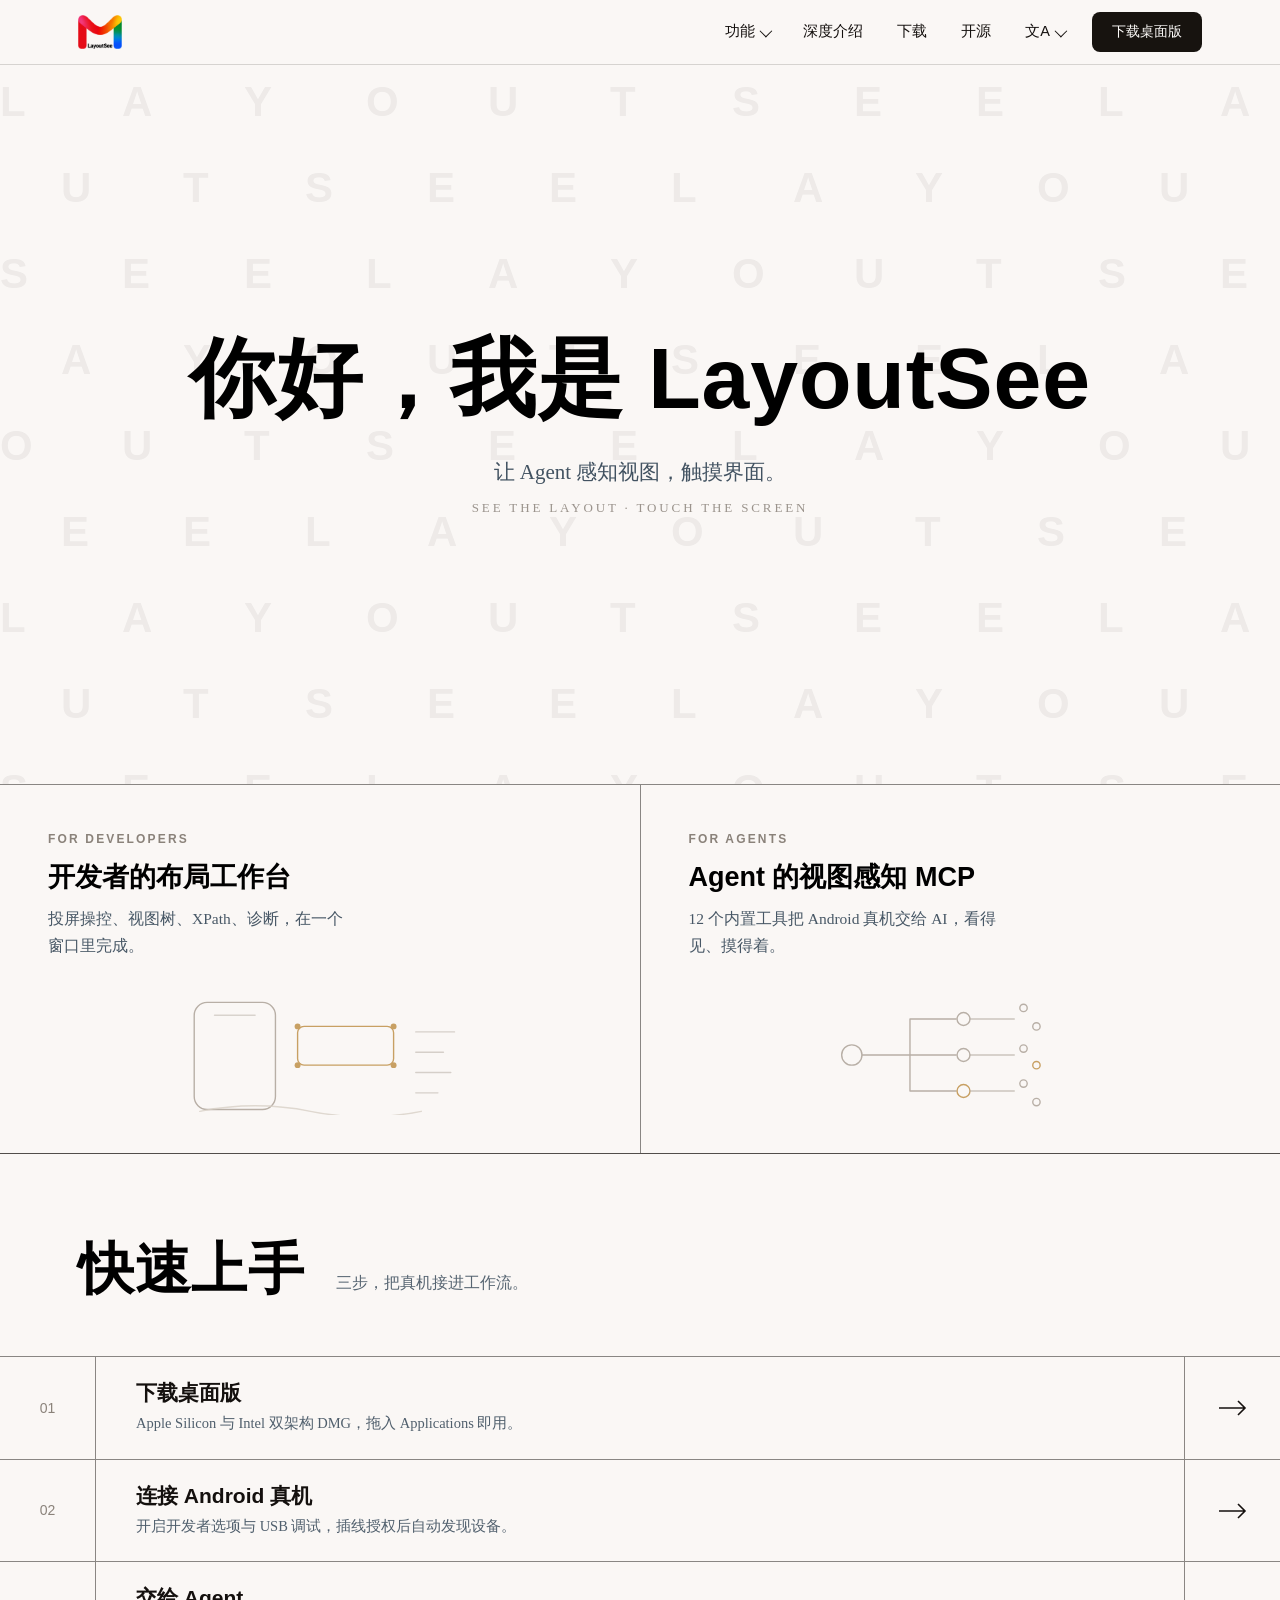
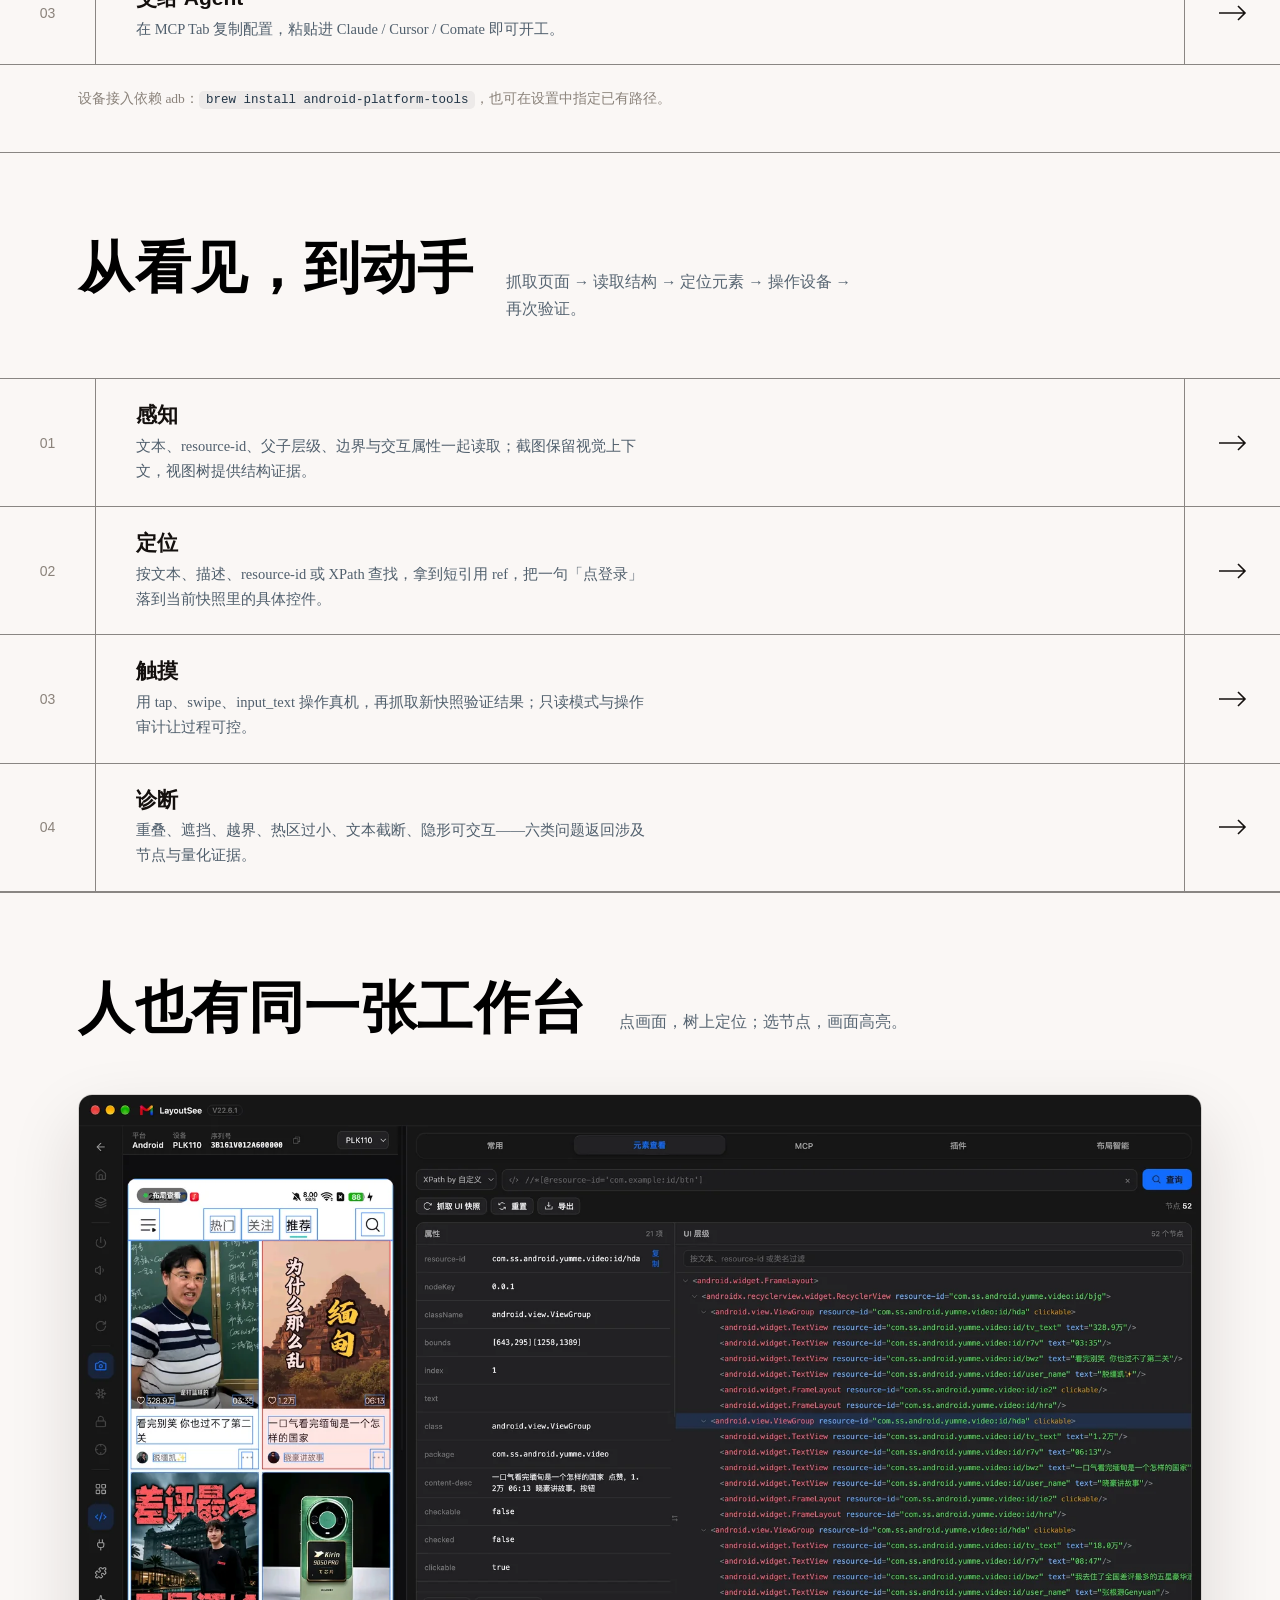
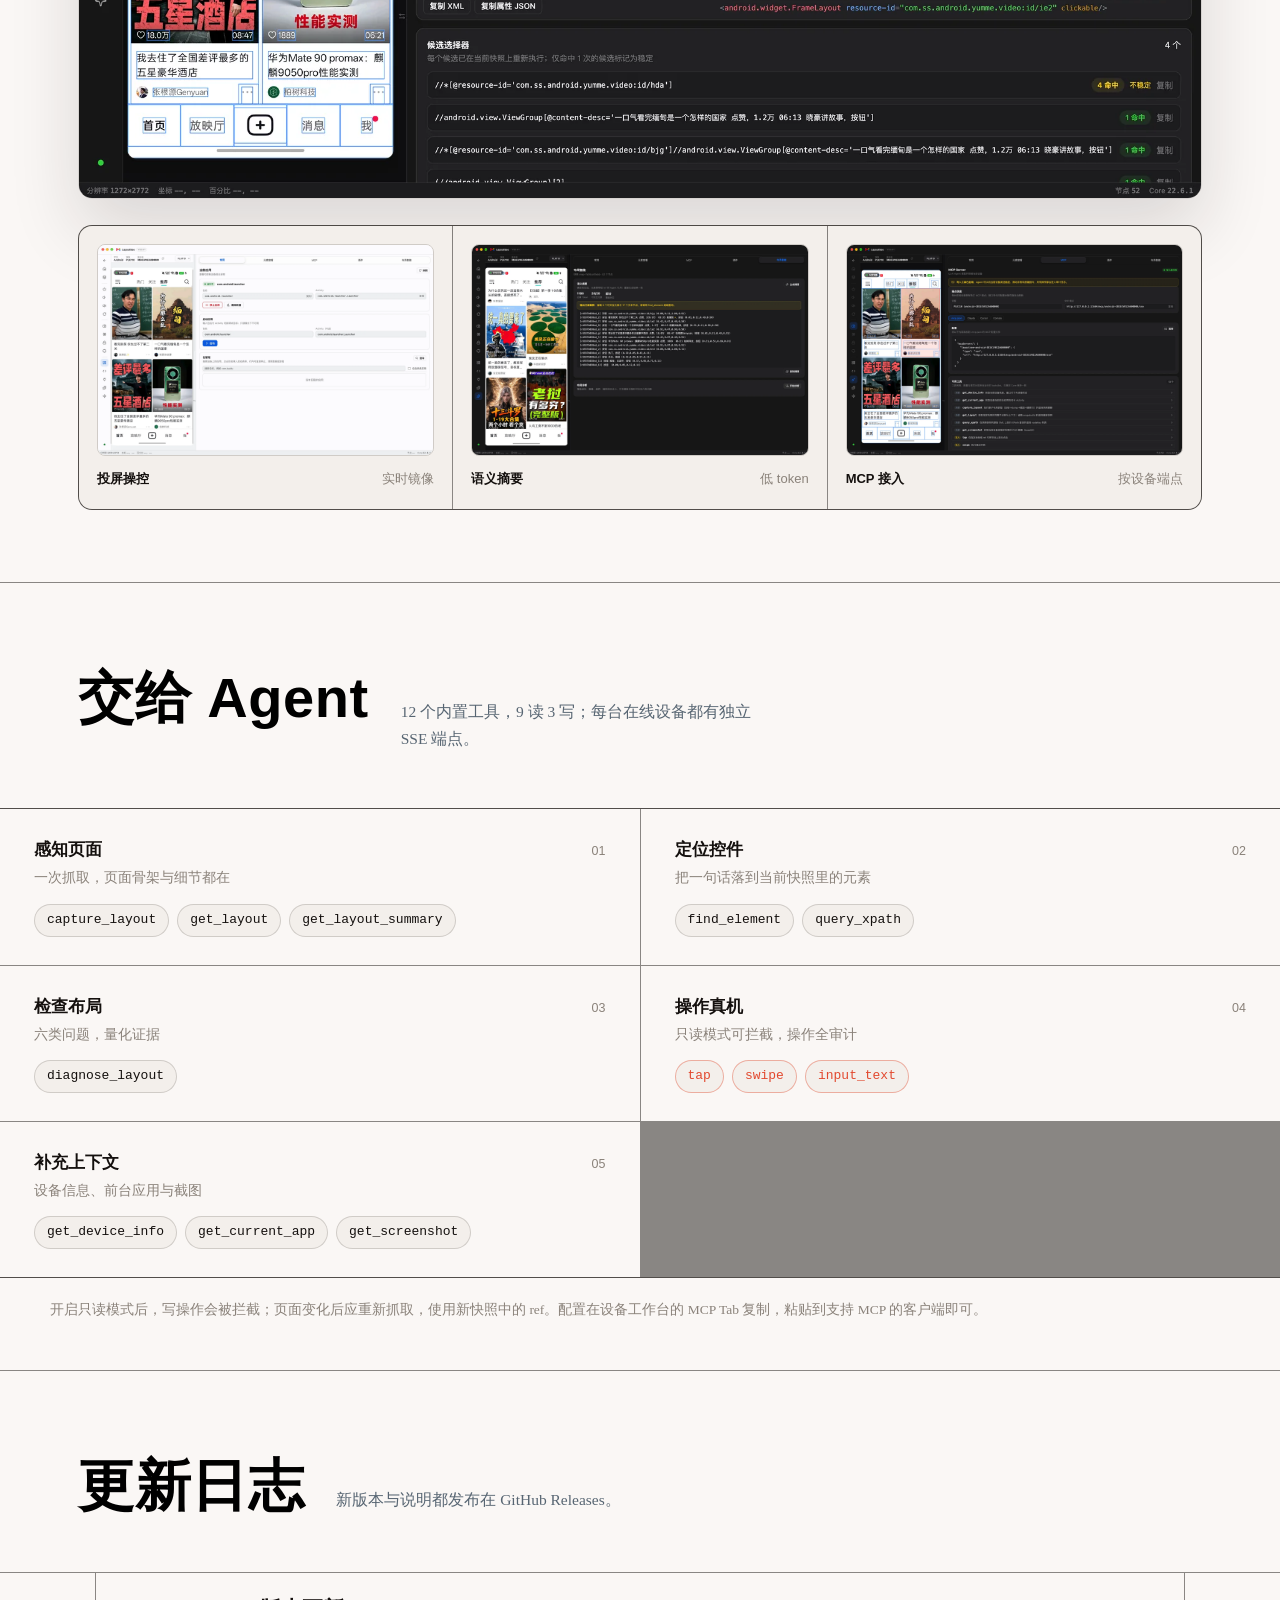
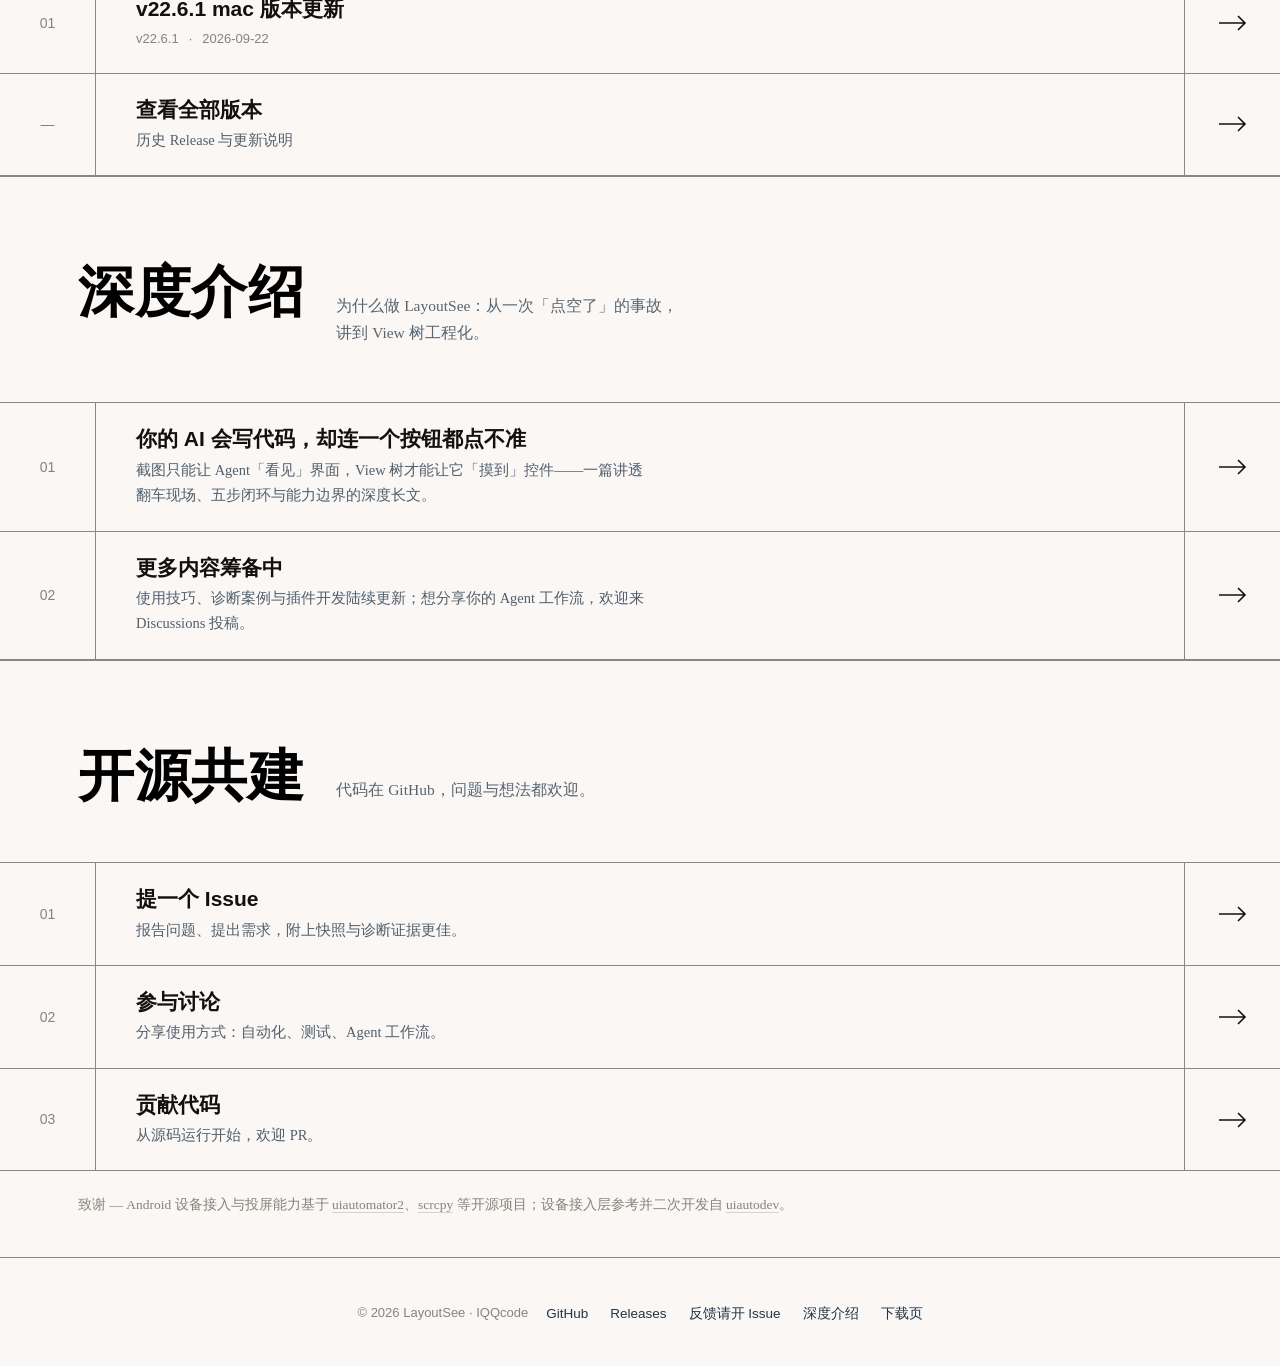
==== commit a5e99e61: "feat: 新增深度介绍页并纳入官网导航；忽略 .env 文件" ====
--- a/index.html
+++ b/index.html
@@ -11,7 +11,7 @@
   <link rel="icon" type="image/png" sizes="32x32" href="assets/logo/favicon-32x32.png">
   <link rel="icon" type="image/png" sizes="16x16" href="assets/logo/favicon-16x16.png">
   <link rel="apple-touch-icon" href="assets/logo/apple-touch-icon-180x180.png">
-  <link rel="stylesheet" href="css/style.css?v=20261025">
+  <link rel="stylesheet" href="css/style.css?v=20261025b">
 </head>
 <body>
   <a class="skip-link" href="#main">跳到主要内容</a>
@@ -32,6 +32,7 @@
             <a href="#community">开源共建</a>
           </div>
         </div>
+        <a href="blog.html">深度介绍</a>
         <a href="download.html">下载</a>
         <a href="https://github.com/IQQcode/LayoutSee" target="_blank" rel="noopener">开源</a>
         <div class="lang">
@@ -309,6 +310,36 @@
       </ol>
     </section>
 
+    <!-- 深度介绍 -->
+    <section class="section" id="blog">
+      <div class="wrap section-head reveal">
+        <h2>深度介绍</h2>
+        <p class="desc">为什么做 LayoutSee：从一次「点空了」的事故，讲到 View 树工程化。</p>
+      </div>
+      <ol class="rows">
+        <li class="reveal">
+          <a class="row-link" href="blog.html">
+            <span class="row-no">01</span>
+            <span class="row-body">
+              <span class="t">你的 AI 会写代码，却连一个按钮都点不准</span>
+              <span class="d">截图只能让 Agent「看见」界面，View 树才能让它「摸到」控件——一篇讲透翻车现场、五步闭环与能力边界的深度长文。</span>
+            </span>
+            <span class="row-arrow" aria-hidden="true"><svg width="28" height="16" viewBox="0 0 28 16" fill="none" stroke="currentColor" stroke-width="1.6"><path d="M0 8h26M19 1l7 7-7 7"/></svg></span>
+          </a>
+        </li>
+        <li class="reveal">
+          <a class="row-link" href="https://github.com/IQQcode/LayoutSee/discussions" target="_blank" rel="noopener">
+            <span class="row-no">02</span>
+            <span class="row-body">
+              <span class="t">更多内容筹备中</span>
+              <span class="d">使用技巧、诊断案例与插件开发陆续更新；想分享你的 Agent 工作流，欢迎来 Discussions 投稿。</span>
+            </span>
+            <span class="row-arrow" aria-hidden="true"><svg width="28" height="16" viewBox="0 0 28 16" fill="none" stroke="currentColor" stroke-width="1.6"><path d="M0 8h26M19 1l7 7-7 7"/></svg></span>
+          </a>
+        </li>
+      </ol>
+    </section>
+
     <!-- 开源共建 -->
     <section class="section" id="community">
       <div class="wrap section-head reveal">
@@ -358,11 +389,12 @@
         <a href="https://github.com/IQQcode/LayoutSee" target="_blank" rel="noopener">GitHub</a>
         <a href="https://github.com/IQQcode/LayoutSee/releases" target="_blank" rel="noopener">Releases</a>
         <a href="https://github.com/IQQcode/LayoutSee/issues" target="_blank" rel="noopener">反馈请开 Issue</a>
+        <a href="blog.html">深度介绍</a>
         <a href="download.html">下载页</a>
       </nav>
     </div>
   </footer>
 
-  <script src="js/main.js?v=20261025"></script>
+  <script src="js/main.js?v=20261025b"></script>
 </body>
 </html>
--- a/css/style.css
+++ b/css/style.css
@@ -532,6 +532,162 @@
 }
 
 /* ------------------------------------------------------------
+   深度介绍页（blog.html）· 文章排版 — 与全站同一套设计语言
+   ------------------------------------------------------------ */
+.nav > a.active { color: var(--accent); }
+
+.article-wrap { max-width: 780px; margin: 0 auto; padding: 68px 28px 88px; }
+
+.article-wrap .kicker {
+  font-family: var(--sans); font-size: 12px; font-weight: 600;
+  letter-spacing: 0.18em; text-transform: uppercase; color: var(--muted);
+  display: flex; align-items: center; gap: 10px; margin-bottom: 26px;
+}
+.article-wrap .kicker::before { content: ""; width: 22px; height: 1px; background: var(--ink-strong); }
+
+.article-wrap h1 {
+  font-family: var(--sans); font-weight: 700; color: var(--ink-strong);
+  font-size: clamp(34px, 5.4vw, 52px); line-height: 1.22; letter-spacing: 0.01em;
+  margin: 0 0 24px;
+}
+.standfirst {
+  font-size: 18.5px; line-height: 1.9; color: var(--ink);
+  border-left: 2px solid var(--ink-strong); padding-left: 18px; margin: 0 0 20px;
+}
+.standfirst strong { color: var(--ink-strong); }
+.article-meta {
+  font-family: var(--sans); font-size: 13px; color: var(--muted);
+  display: flex; flex-wrap: wrap; gap: 14px; align-items: center;
+  padding-bottom: 26px; border-bottom: 1px solid var(--line);
+}
+.article-meta .dot { width: 3px; height: 3px; border-radius: 50%; background: var(--muted); }
+
+.tldr {
+  background: var(--bg-white); border: 1px solid var(--line-soft);
+  padding: 24px 26px 10px; margin: 36px 0 8px;
+}
+.tldr-title {
+  font-family: var(--sans); font-size: 12px; font-weight: 600;
+  letter-spacing: 0.16em; color: var(--accent); margin-bottom: 12px;
+}
+.tldr ul { margin: 0 0 16px; padding-left: 20px; list-style: disc; }
+.tldr li { margin-bottom: 8px; font-size: 16.5px; line-height: 1.85; }
+
+.article-wrap h2 {
+  font-family: var(--sans); font-weight: 700; color: var(--ink-strong);
+  font-size: clamp(24px, 3.4vw, 30px); line-height: 1.35;
+  margin: 64px 0 18px; padding-top: 26px; border-top: 1px solid var(--line);
+}
+.h2-num {
+  display: block; font-family: var(--mono); font-size: 13px; font-weight: 500;
+  color: var(--accent); letter-spacing: 0.06em; margin-bottom: 8px;
+}
+.article-wrap p { margin: 0 0 22px; font-size: 17.5px; line-height: 1.95; }
+.article-wrap strong { font-weight: 700; color: var(--ink-strong); }
+.hl {
+  font-style: normal;
+  background: linear-gradient(transparent 62%, rgba(200, 160, 99, 0.38) 62%);
+  padding: 0 2px;
+}
+.article-wrap a { border-bottom: 1px solid var(--line); }
+.article-wrap a:hover { border-color: var(--ink-strong); color: var(--ink-strong); }
+
+.article-table-wrap { overflow-x: auto; margin: 28px 0 26px; border-top: 1px solid var(--line); }
+.article-table { width: 100%; border-collapse: collapse; font-size: 15.5px; line-height: 1.7; min-width: 560px; }
+.article-table th, .article-table td { text-align: left; padding: 13px 14px; border-bottom: 1px solid var(--line-soft); vertical-align: top; }
+.article-table th { font-family: var(--sans); font-size: 12.5px; letter-spacing: 0.04em; color: var(--muted); font-weight: 600; }
+.article-table td:first-child { font-family: var(--sans); font-weight: 600; color: var(--ink-strong); white-space: nowrap; }
+.article-table tbody tr:hover { background: var(--bg-white); }
+
+.article-quote {
+  margin: 26px 0; padding: 18px 24px;
+  background: var(--bg-soft); border-left: 3px solid var(--ink-strong);
+  font-size: 17px; line-height: 1.9; color: var(--ink);
+}
+.article-quote p { margin: 0; font-size: inherit; line-height: inherit; }
+
+.article-wrap pre {
+  background: #191512; color: #f3ede7;
+  padding: 22px 24px; overflow-x: auto;
+  font-family: var(--mono); font-size: 13.5px; line-height: 1.9;
+  margin: 26px 0; border-radius: 12px;
+}
+.article-wrap pre .cm { color: rgba(243, 237, 231, 0.45); }
+.article-wrap pre .ok { color: #9fd3a8; }
+.article-wrap p code, .article-wrap li code, .tldr li code {
+  font-family: var(--mono); font-size: 0.84em;
+  background: rgba(26, 22, 18, 0.055); padding: 1px 6px; border-radius: 5px;
+  color: var(--ink-strong); word-break: break-word;
+}
+
+.article-list { margin: 0 0 24px; padding-left: 22px; list-style: disc; }
+.article-list li { margin-bottom: 12px; font-size: 17.5px; line-height: 1.95; }
+
+.steps { list-style: none; padding: 0; margin: 28px 0; counter-reset: step; }
+.steps > li {
+  counter-increment: step; position: relative;
+  padding: 18px 0 18px 62px; border-top: 1px solid var(--line-soft);
+  font-size: 17px; line-height: 1.9;
+}
+.steps > li:last-child { border-bottom: 1px solid var(--line-soft); }
+.steps > li::before {
+  content: "0" counter(step);
+  position: absolute; left: 0; top: 20px;
+  font-family: var(--mono); font-size: 13px; color: var(--accent); letter-spacing: 0.06em;
+}
+.steps > li strong { display: block; font-family: var(--sans); font-size: 17px; margin-bottom: 3px; }
+.steps > li pre { margin: 14px 0 4px; }
+
+.article-fig { margin: 34px 0; }
+.article-fig img {
+  width: 100%; display: block;
+  border: 1px solid var(--line-soft); border-radius: 12px;
+  box-shadow: 0 24px 60px -28px rgba(26, 22, 18, 0.35);
+}
+.article-fig figcaption {
+  font-family: var(--sans); font-size: 13px; color: var(--muted); margin-top: 12px;
+}
+
+.article-cta {
+  margin: 56px 0 0; border: 1px solid var(--ink-strong); background: var(--bg-white);
+  padding: 30px 30px 26px;
+}
+.article-cta .cta-title { font-family: var(--sans); font-weight: 700; font-size: 23px; color: var(--ink-strong); margin: 0 0 8px; }
+.article-cta .cta-sub { font-size: 15.5px; color: var(--muted); margin: 0 0 20px; }
+.article-cta .cta-links { display: flex; flex-wrap: wrap; gap: 10px; }
+.article-cta .btn-light {
+  display: inline-flex; align-items: center;
+  font-family: var(--sans); font-size: 14px; font-weight: 600;
+  border: 1px solid var(--line); color: var(--ink-strong);
+  border-radius: 999px; padding: 11px 22px;
+  transition: background 0.18s ease;
+}
+.article-cta .btn-light:hover { background: var(--bg-soft); }
+.article-cta .btn-pill { font-size: 14px; padding: 11px 22px; }
+
+.article-credits {
+  margin-top: 40px; padding-top: 20px; border-top: 1px solid var(--line-soft);
+  font-size: 13.5px; line-height: 1.8; color: var(--muted); font-family: var(--sans);
+}
+
+/* 文章页移动端：表格转堆叠卡片 */
+@media (max-width: 640px) {
+  .article-wrap { padding: 44px 20px 72px; }
+  .article-wrap p, .article-list li, .steps > li { font-size: 16.5px; }
+  .article-table-wrap { overflow: visible; }
+  .article-table { min-width: 0; }
+  .article-table thead { display: none; }
+  .article-table tbody tr { display: block; padding: 14px 0; border-bottom: 1px solid var(--line-soft); }
+  .article-table tbody td { display: block; border: none; padding: 0; }
+  .article-table tbody td:first-child { white-space: normal; margin-bottom: 6px; }
+  .article-table tbody td[data-label]::before {
+    content: attr(data-label); display: block;
+    font-family: var(--sans); font-size: 11px; letter-spacing: 0.08em;
+    color: var(--muted); margin-bottom: 2px;
+  }
+}
+
+/* ------------------------------------------------------------
    滚动显现 / 动效
    ------------------------------------------------------------ */
 .reveal { opacity: 0; transform: translateY(24px); transition: opacity 0.55s ease, transform 0.55s ease; }
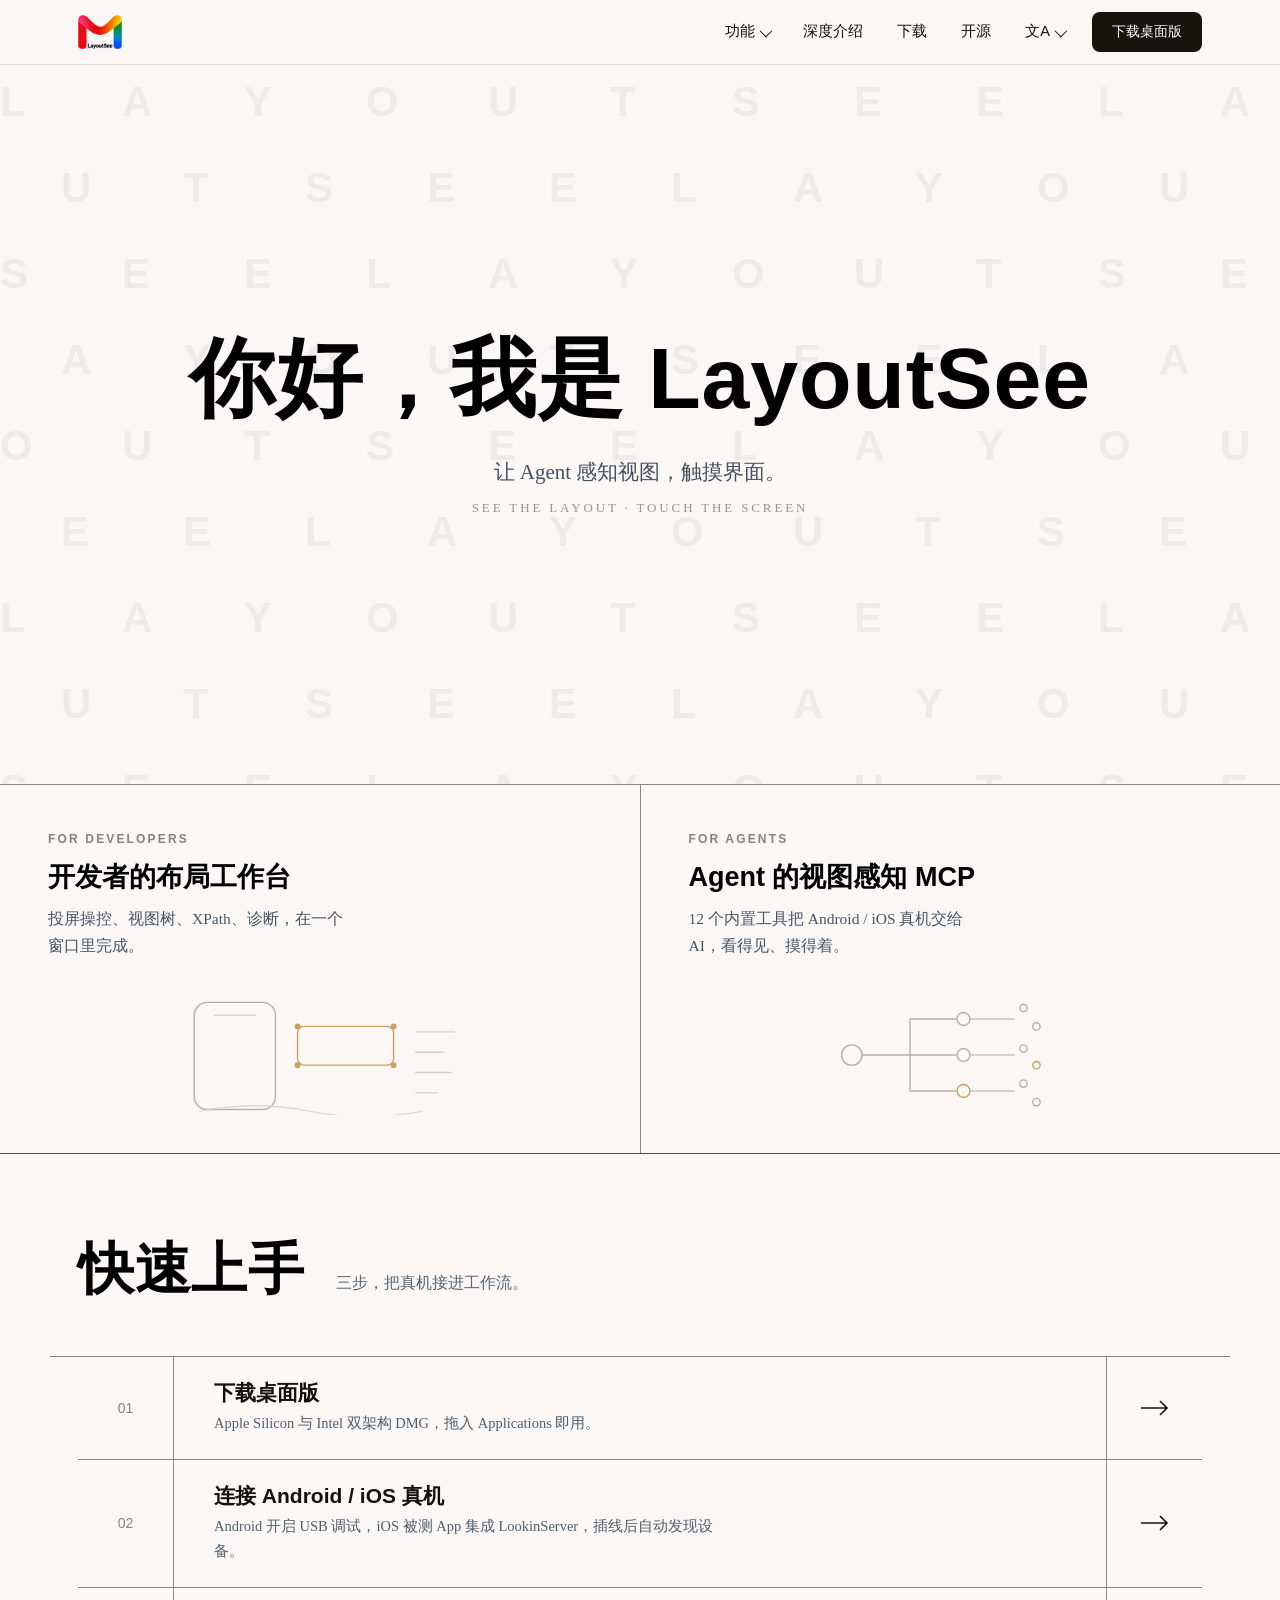
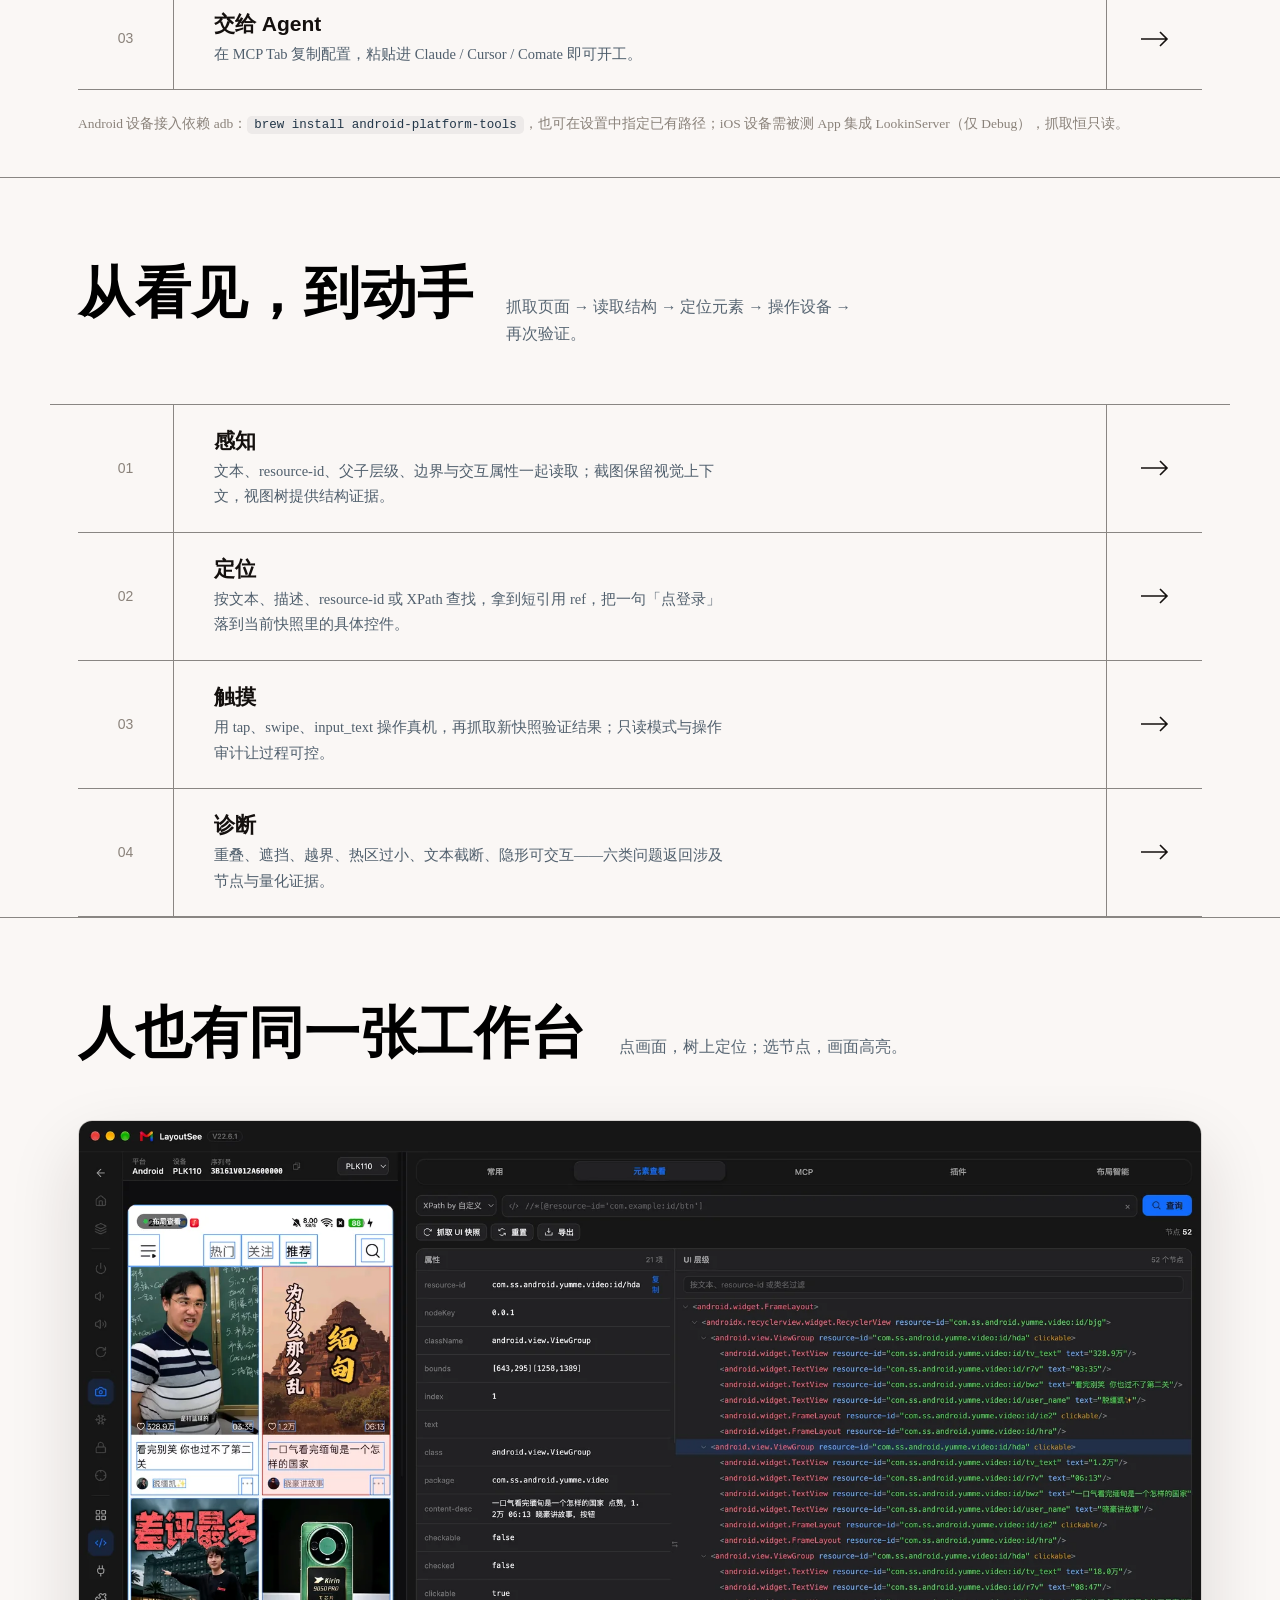
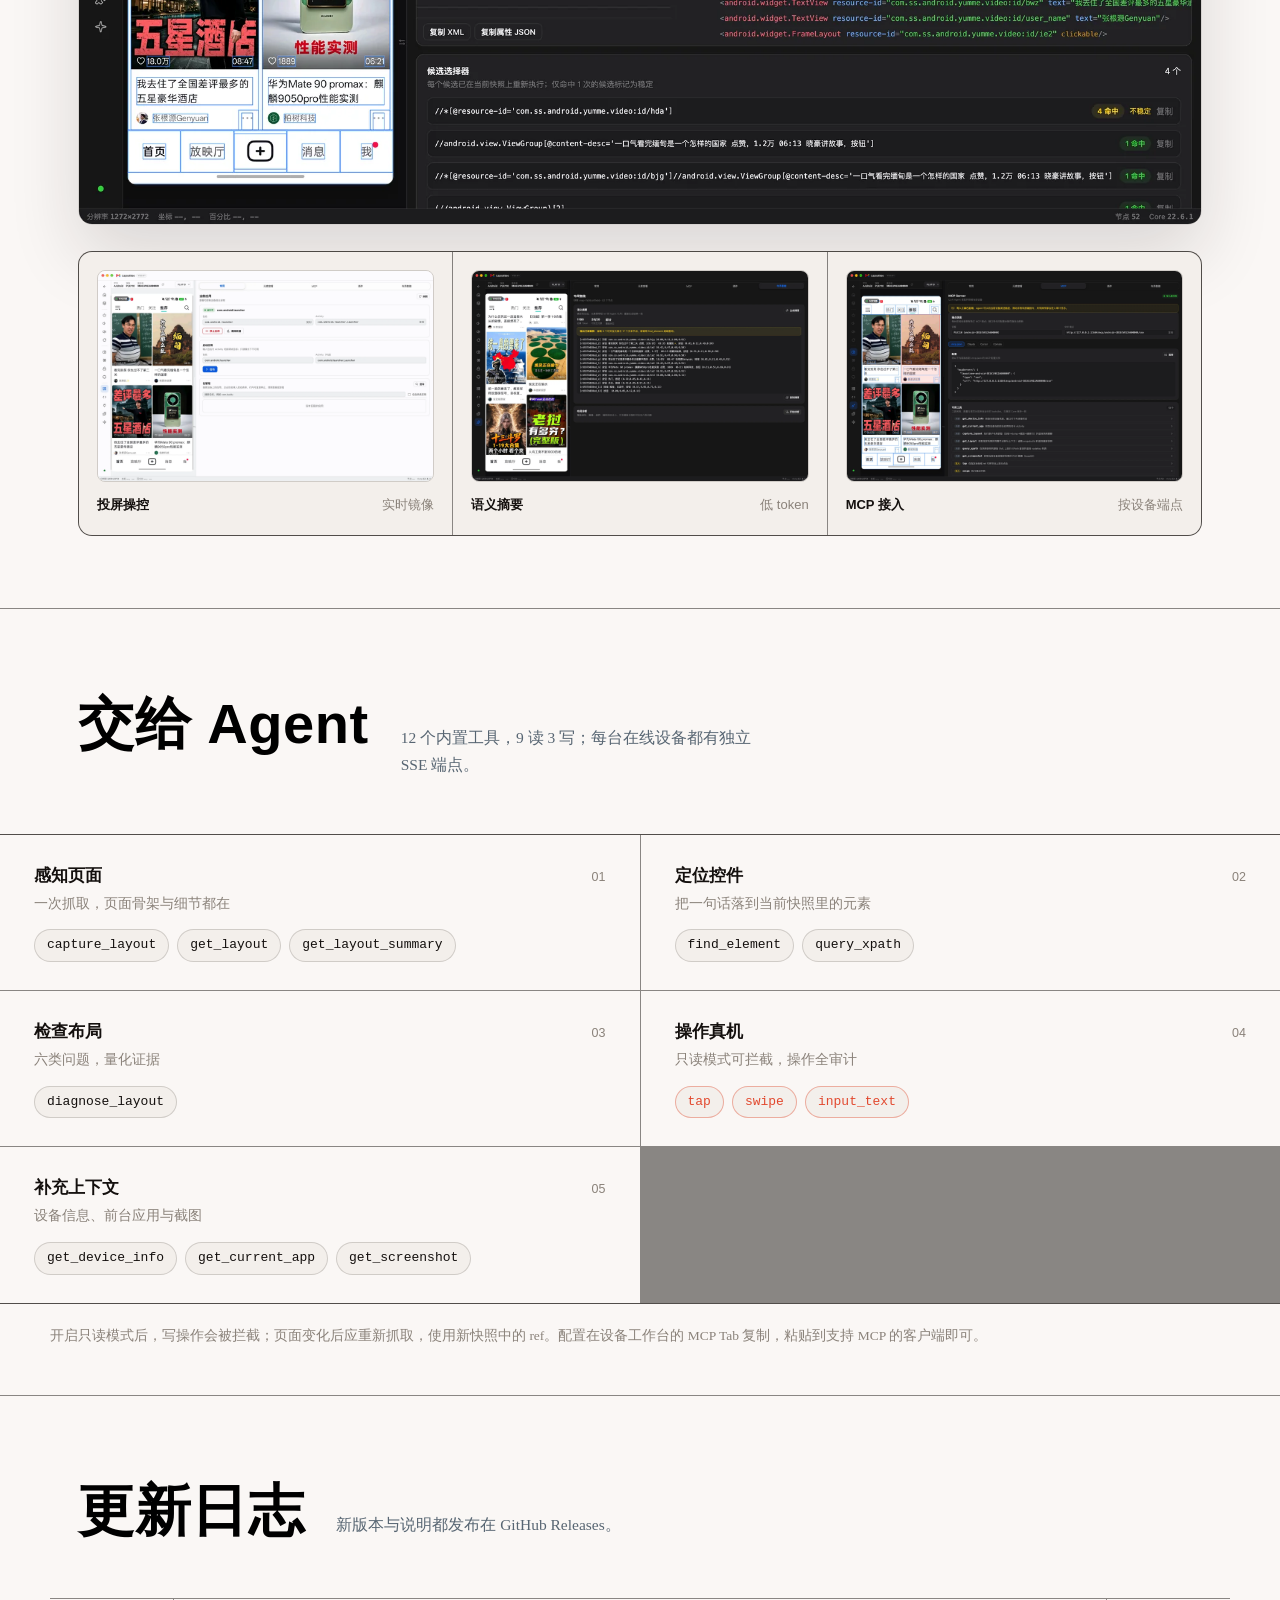
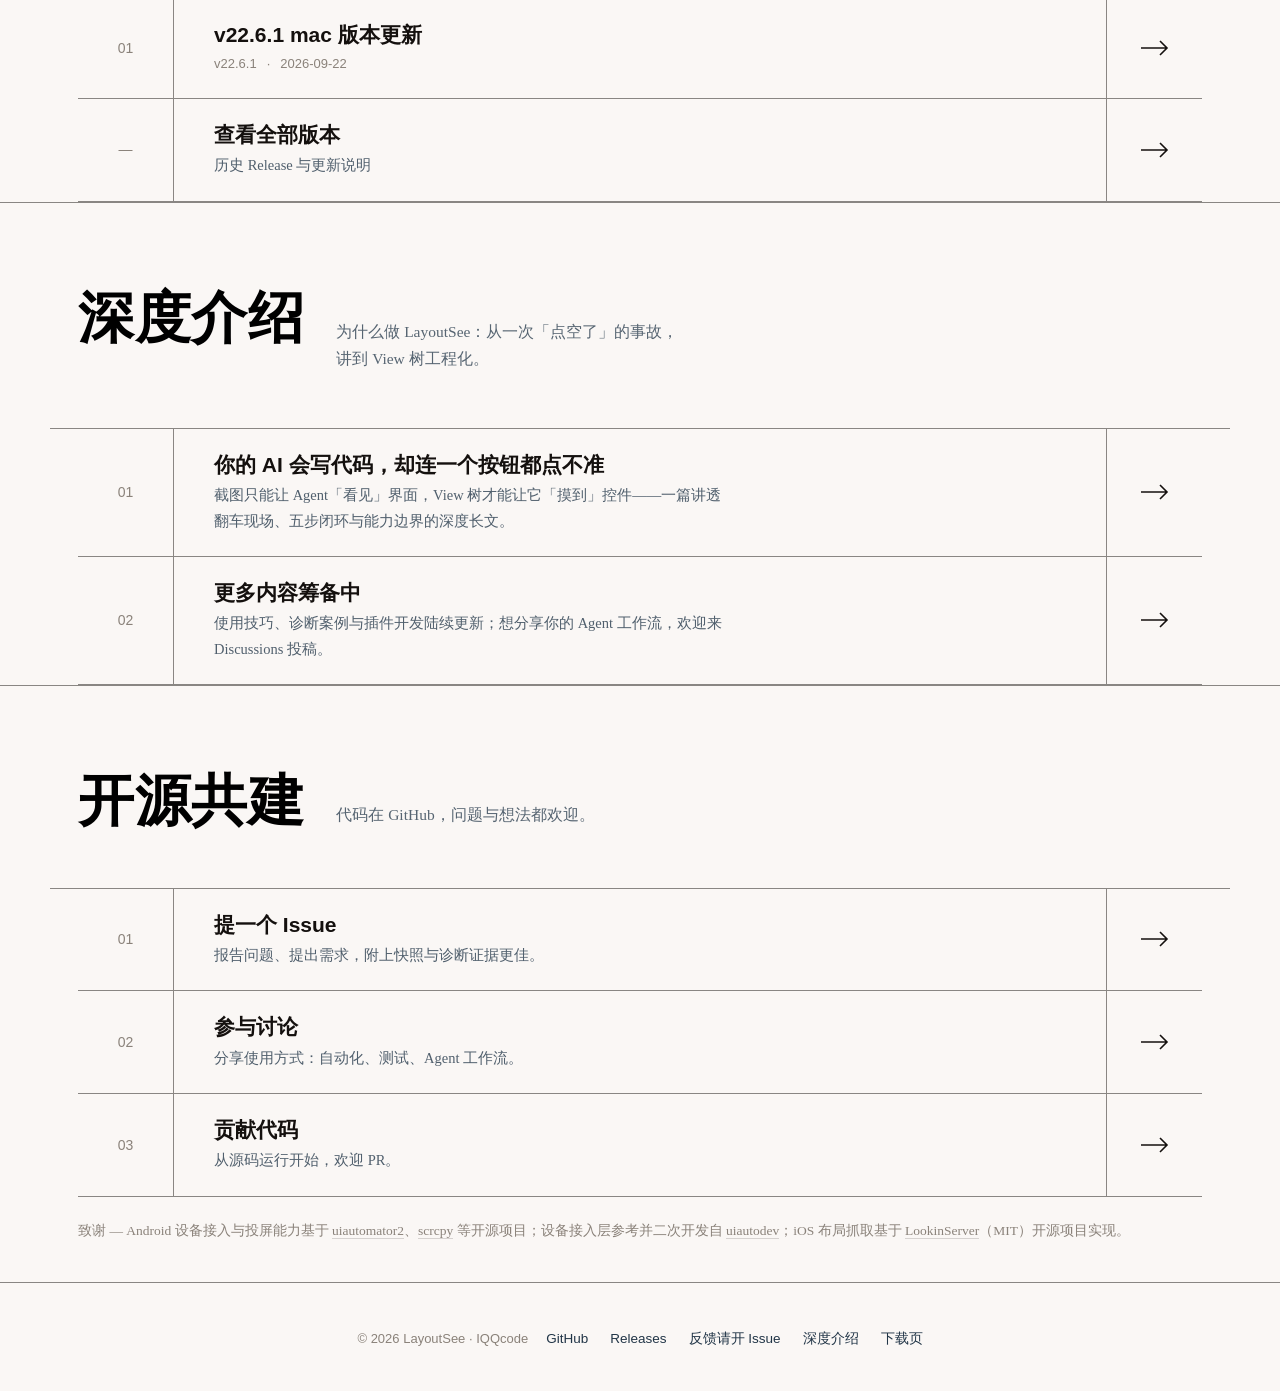
==== commit c1599e2d: "feat: 官网更新 Android / iOS 双端支持描述；编号列表收窄至内容列宽 - index/download/blog 三页文案更新：连接 Android / iOS 真机，   iOS " ====
--- a/index.html
+++ b/index.html
@@ -4,14 +4,14 @@
   <meta charset="utf-8">
   <meta name="viewport" content="width=device-width, initial-scale=1">
   <title>LayoutSee — 让 Agent 感知视图，触摸界面</title>
-  <meta name="description" content="LayoutSee 是面向移动开发者、QA 与 AI Agent 的 macOS 工具：连接 Android 真机，提供投屏操控、结构化视图感知、布局诊断与 MCP 服务，把运行时视图变成 Agent 可读、可定位、可操作的结构。">
+  <meta name="description" content="LayoutSee 是面向移动开发者、QA 与 AI Agent 的 macOS 工具：连接 Android / iOS 真机，提供投屏操控、结构化视图感知、布局诊断与 MCP 服务，把运行时视图变成 Agent 可读、可定位、可操作的结构。">
   <meta property="og:title" content="LayoutSee — 让 Agent 感知视图，触摸界面">
-  <meta property="og:description" content="把 Android 真机上的视图树，变成 Agent 可读、可定位、可操作的结构。">
+  <meta property="og:description" content="把 Android / iOS 真机上的视图树，变成 Agent 可读、可定位、可操作的结构。">
   <meta property="og:type" content="website">
   <link rel="icon" type="image/png" sizes="32x32" href="assets/logo/favicon-32x32.png">
   <link rel="icon" type="image/png" sizes="16x16" href="assets/logo/favicon-16x16.png">
   <link rel="apple-touch-icon" href="assets/logo/apple-touch-icon-180x180.png">
-  <link rel="stylesheet" href="css/style.css?v=20261025b">
+  <link rel="stylesheet" href="css/style.css?v=20261101">
 </head>
 <body>
   <a class="skip-link" href="#main">跳到主要内容</a>
@@ -89,7 +89,7 @@
       <a class="duo-card" href="#mcp">
         <span class="kicker">For Agents</span>
         <h2>Agent 的视图感知 MCP</h2>
-        <p>12 个内置工具把 Android 真机交给 AI，看得见、摸得着。</p>
+        <p>12 个内置工具把 Android / iOS 真机交给 AI，看得见、摸得着。</p>
         <span class="duo-art" aria-hidden="true">
           <svg viewBox="0 0 340 130" fill="none" stroke="#b8afa6" stroke-width="1.5" stroke-linecap="round">
             <circle class="draw" cx="52" cy="65" r="11"/>
@@ -130,8 +130,8 @@
           <a class="row-link" href="download.html#setup">
             <span class="row-no">02</span>
             <span class="row-body">
-              <span class="t">连接 Android 真机</span>
-              <span class="d">开启开发者选项与 USB 调试，插线授权后自动发现设备。</span>
+              <span class="t">连接 Android / iOS 真机</span>
+              <span class="d">Android 开启 USB 调试，iOS 被测 App 集成 LookinServer，插线后自动发现设备。</span>
             </span>
             <span class="row-arrow" aria-hidden="true"><svg width="28" height="16" viewBox="0 0 28 16" fill="none" stroke="currentColor" stroke-width="1.6"><path d="M0 8h26M19 1l7 7-7 7"/></svg></span>
           </a>
@@ -147,7 +147,7 @@
           </a>
         </li>
       </ol>
-      <p class="footnote wrap">设备接入依赖 adb：<code>brew install android-platform-tools</code>，也可在设置中指定已有路径。</p>
+      <p class="footnote wrap">Android 设备接入依赖 adb：<code>brew install android-platform-tools</code>，也可在设置中指定已有路径；iOS 设备需被测 App 集成 LookinServer（仅 Debug），抓取恒只读。</p>
     </section>
 
     <!-- 从看见，到动手 -->
@@ -378,7 +378,7 @@
           </a>
         </li>
       </ol>
-      <p class="footnote wrap">致谢 — Android 设备接入与投屏能力基于 <a href="https://github.com/openatx/uiautomator2" target="_blank" rel="noopener">uiautomator2</a>、<a href="https://github.com/Genymobile/scrcpy" target="_blank" rel="noopener">scrcpy</a> 等开源项目；设备接入层参考并二次开发自 <a href="https://github.com/codeskyblue/uiautodev" target="_blank" rel="noopener">uiautodev</a>。</p>
+      <p class="footnote wrap">致谢 — Android 设备接入与投屏能力基于 <a href="https://github.com/openatx/uiautomator2" target="_blank" rel="noopener">uiautomator2</a>、<a href="https://github.com/Genymobile/scrcpy" target="_blank" rel="noopener">scrcpy</a> 等开源项目；设备接入层参考并二次开发自 <a href="https://github.com/codeskyblue/uiautodev" target="_blank" rel="noopener">uiautodev</a>；iOS 布局抓取基于 <a href="https://github.com/QMUI/LookinServer" target="_blank" rel="noopener">LookinServer</a>（MIT）开源项目实现。</p>
     </section>
   </main>
 
--- a/css/style.css
+++ b/css/style.css
@@ -291,7 +291,12 @@
 /* ------------------------------------------------------------
    编号列表行（01 / 标题 / →）— 全站核心组件
    ------------------------------------------------------------ */
-.rows { border-top: 1px solid var(--line); }
+.rows {
+  border-top: 1px solid var(--line);
+  max-width: var(--wrap);
+  margin: 0 auto;
+  padding: 0 28px;
+}
 .rows li { border-bottom: 1px solid var(--line); }
 .row-link {
   display: grid; grid-template-columns: 96px 1fr 96px;
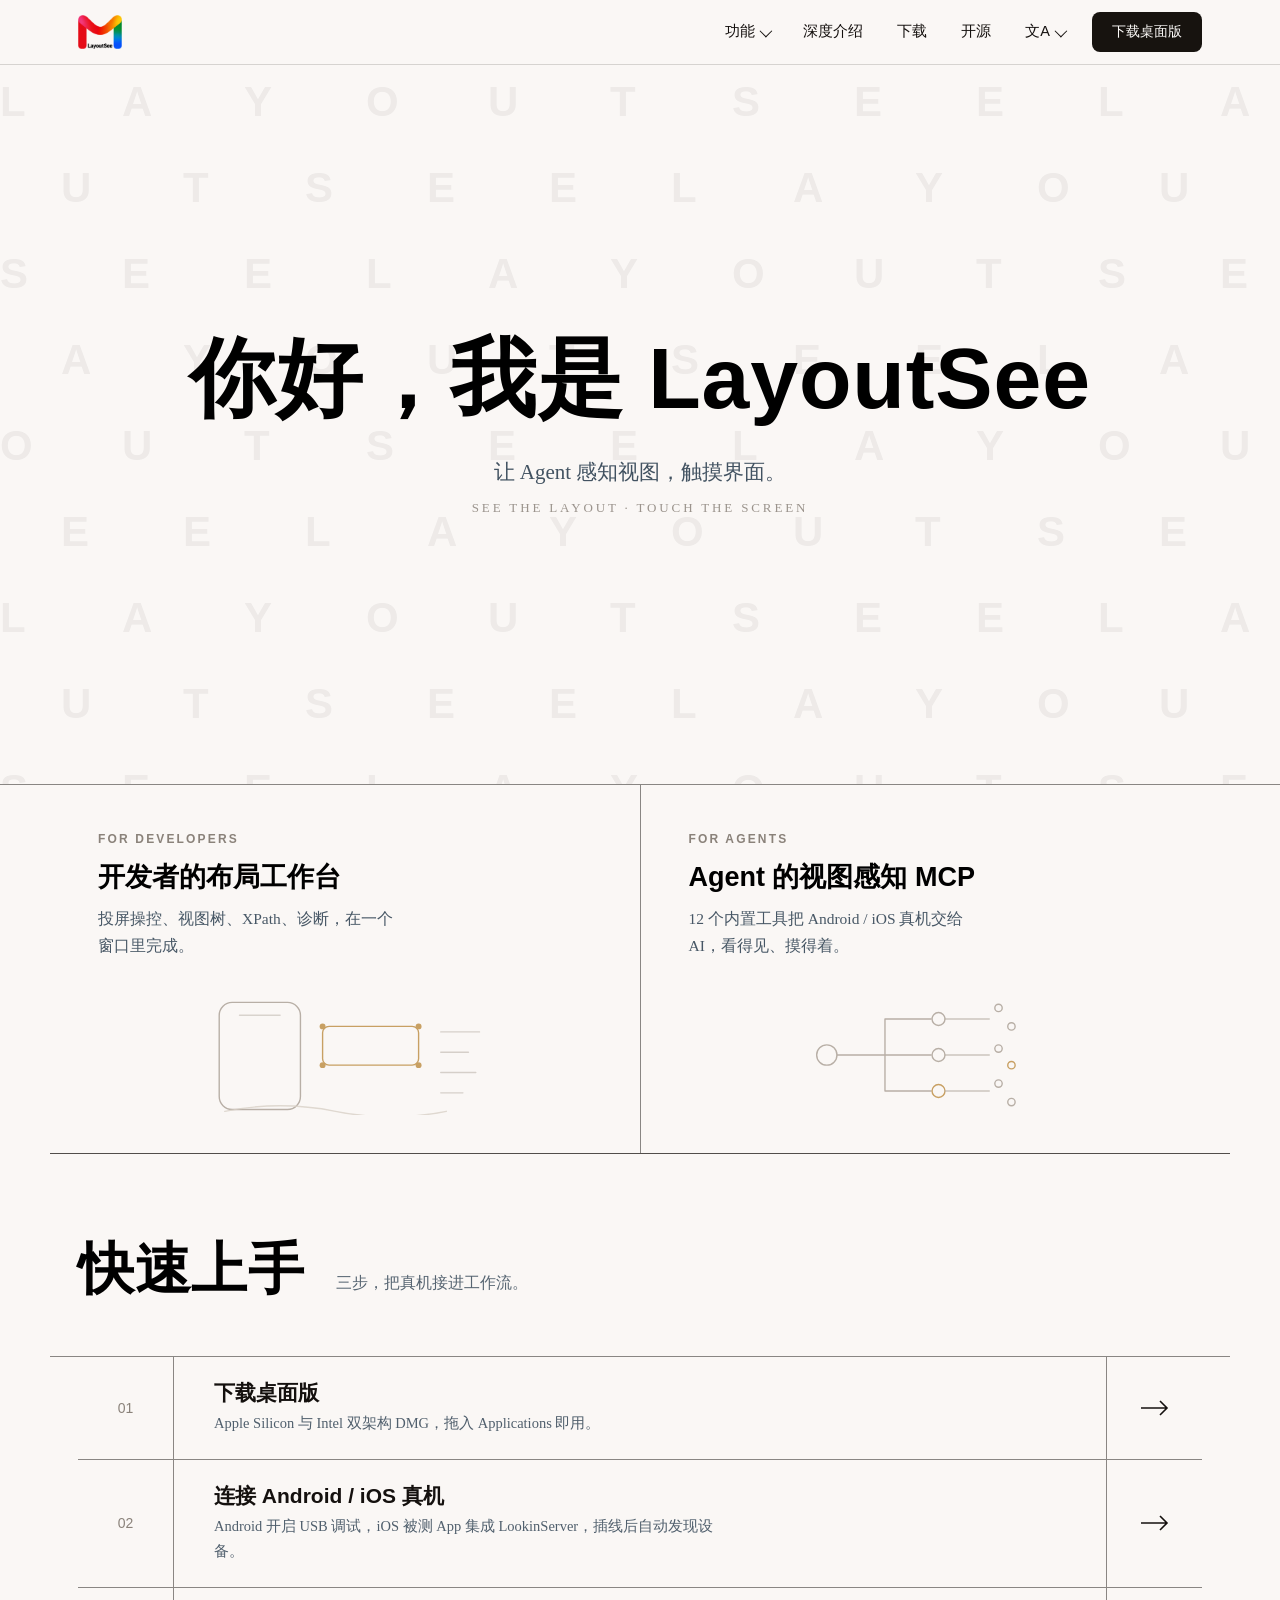
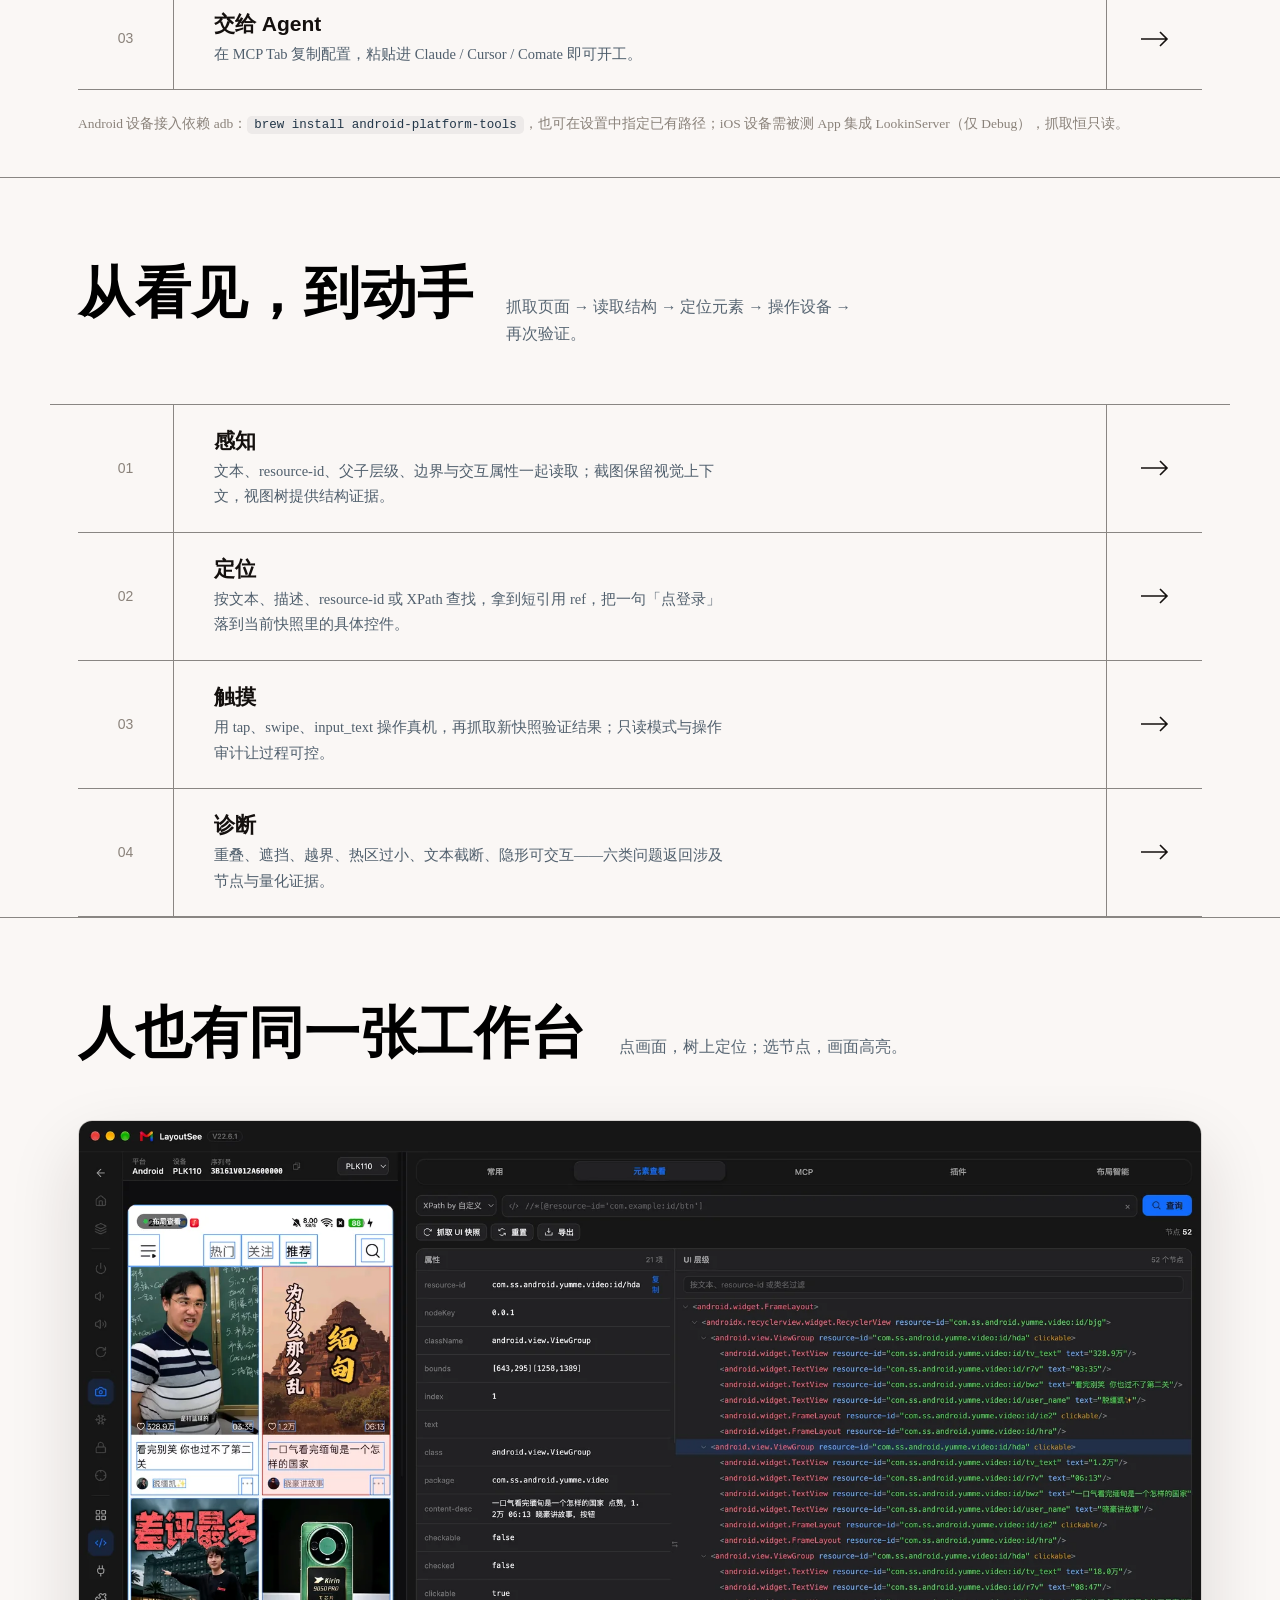
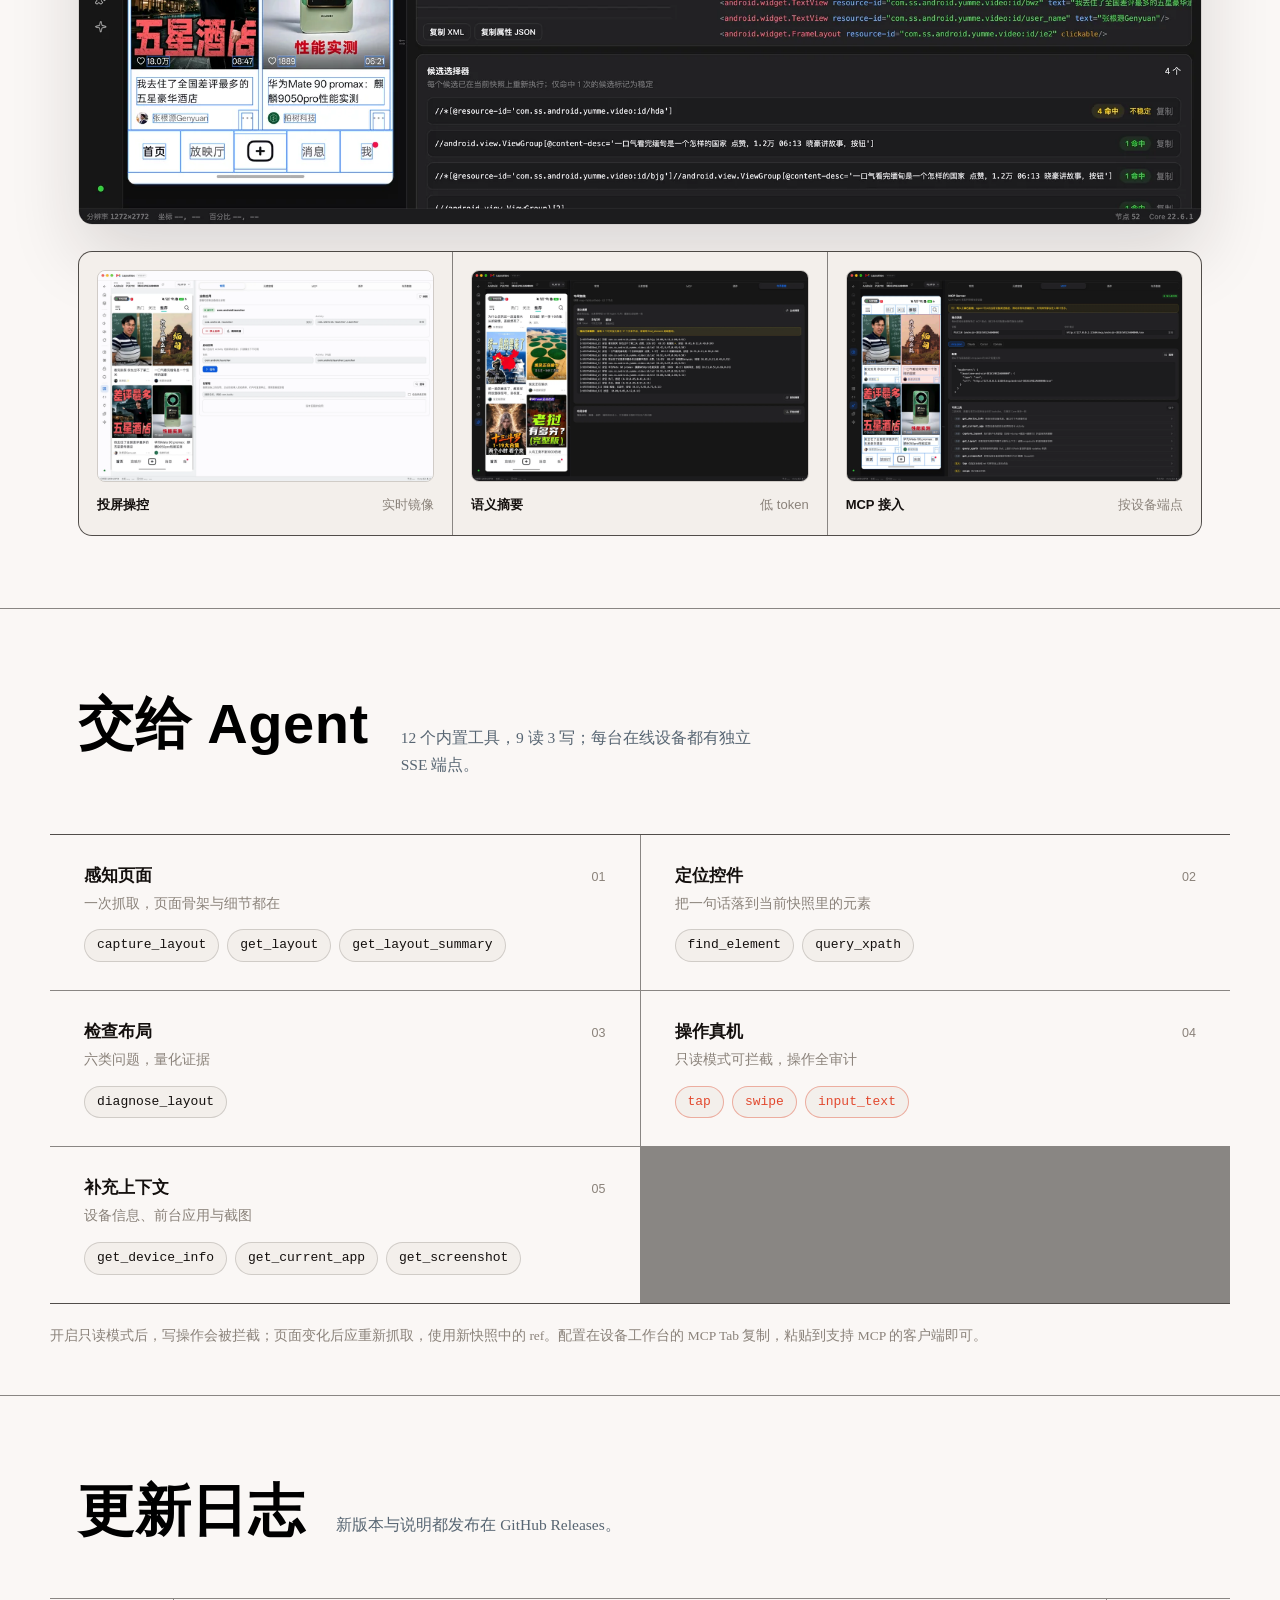
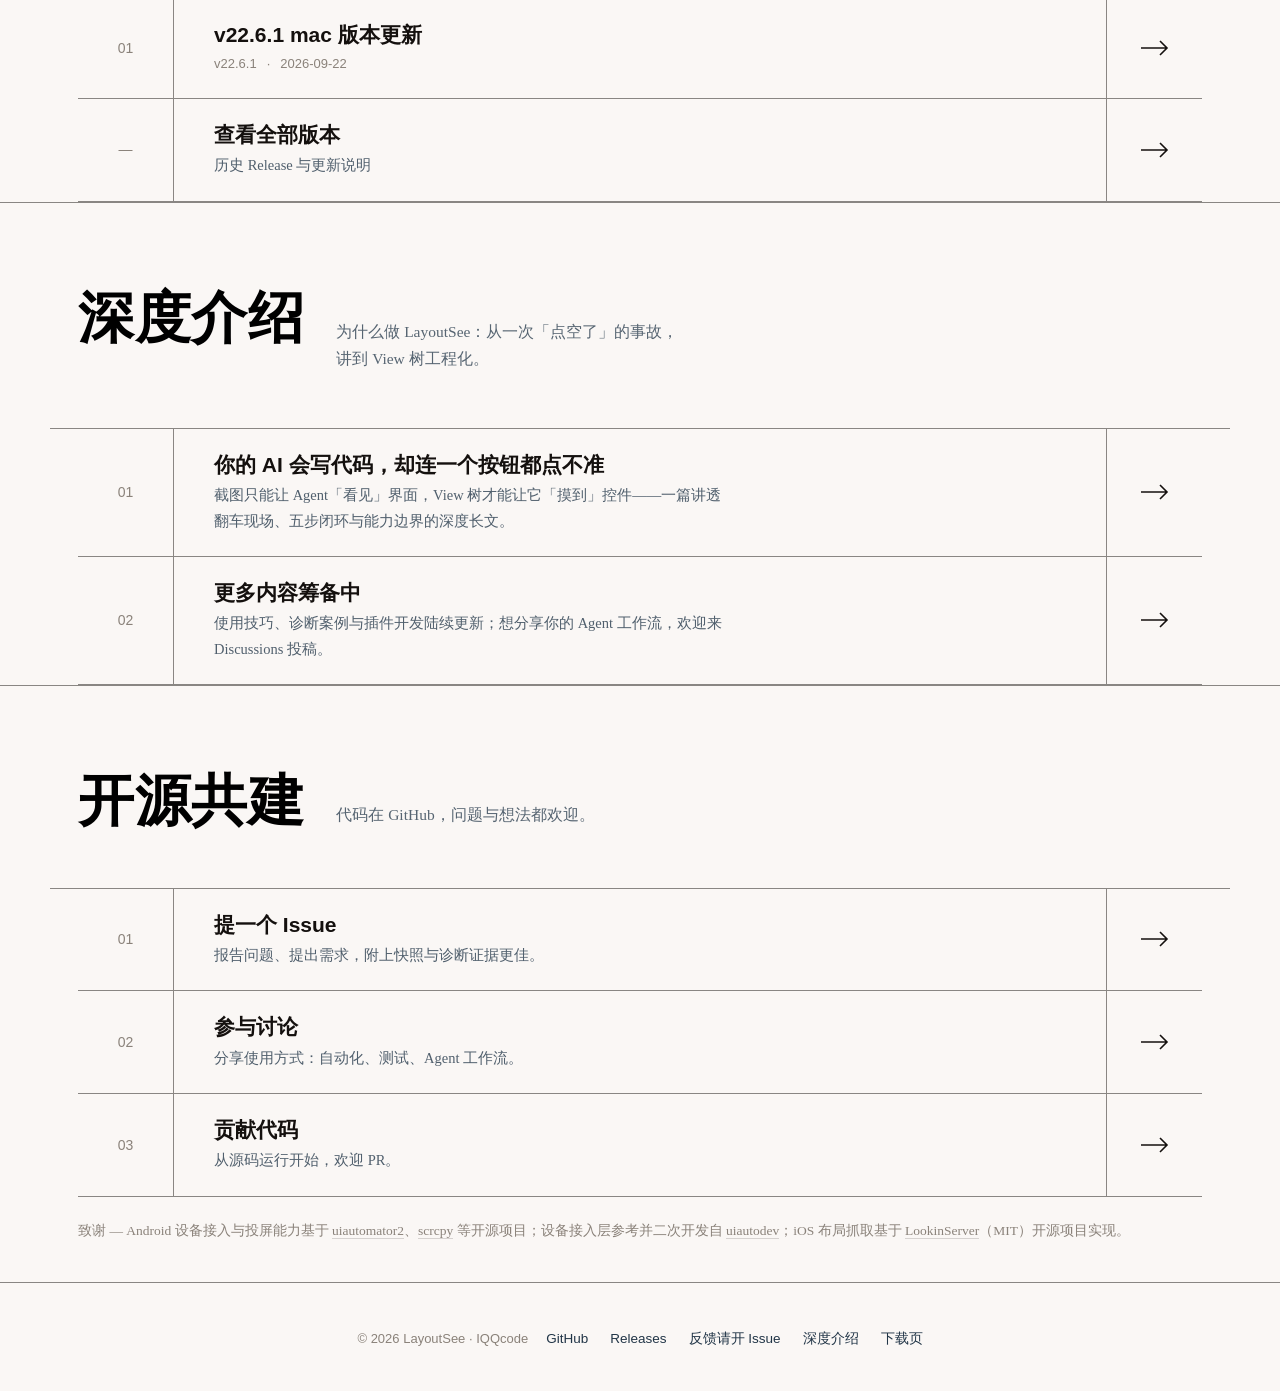
==== commit 35742a5e: "style: 深度介绍文章宽度按 780px 加宽 3/5 至 1248px；首页双卡片与 MCP 网格收至内容列宽对齐" ====
--- a/index.html
+++ b/index.html
@@ -11,7 +11,7 @@
   <link rel="icon" type="image/png" sizes="32x32" href="assets/logo/favicon-32x32.png">
   <link rel="icon" type="image/png" sizes="16x16" href="assets/logo/favicon-16x16.png">
   <link rel="apple-touch-icon" href="assets/logo/apple-touch-icon-180x180.png">
-  <link rel="stylesheet" href="css/style.css?v=20261101">
+  <link rel="stylesheet" href="css/style.css?v=20261102">
 </head>
 <body>
   <a class="skip-link" href="#main">跳到主要内容</a>
--- a/css/style.css
+++ b/css/style.css
@@ -230,6 +230,7 @@
   display: grid; grid-template-columns: 1fr 1fr;
   gap: 1px; background: var(--line);
   border-bottom: 1px solid var(--line);
+  max-width: var(--wrap); margin: 0 auto;
 }
 .duo-card {
   background: var(--bg);
@@ -362,6 +363,7 @@
   display: grid; grid-template-columns: 1fr 1fr;
   gap: 1px; background: var(--line);
   border-top: 1px solid var(--line); border-bottom: 1px solid var(--line);
+  max-width: var(--wrap); margin: 0 auto;
 }
 .mcp-cell { background: var(--bg); padding: 26px 34px 28px; transition: background 0.16s ease; }
 .mcp-cell:hover { background: var(--bg-white); }
@@ -541,7 +543,7 @@
    ------------------------------------------------------------ */
 .nav > a.active { color: var(--accent); }
 
-.article-wrap { max-width: 780px; margin: 0 auto; padding: 68px 28px 88px; }
+.article-wrap { max-width: 1248px; margin: 0 auto; padding: 68px 28px 88px; }
 
 .article-wrap .kicker {
   font-family: var(--sans); font-size: 12px; font-weight: 600;
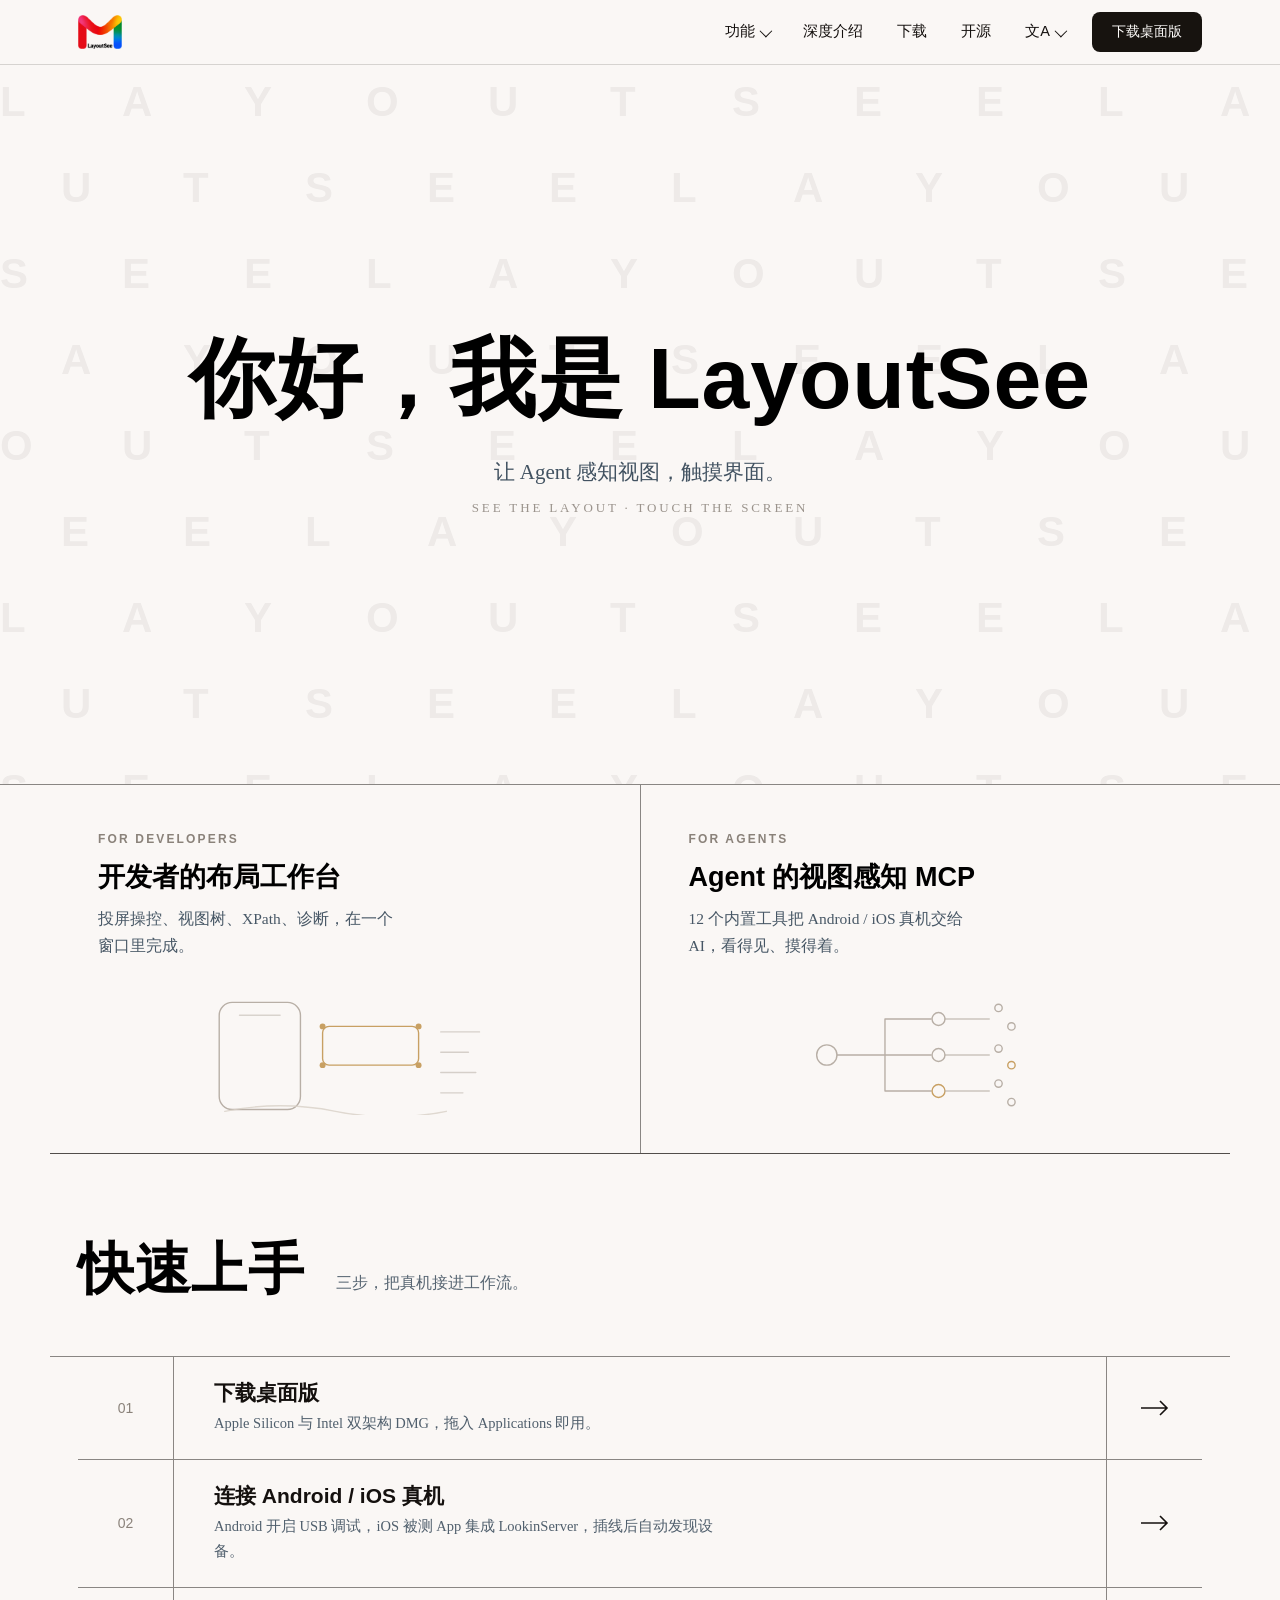
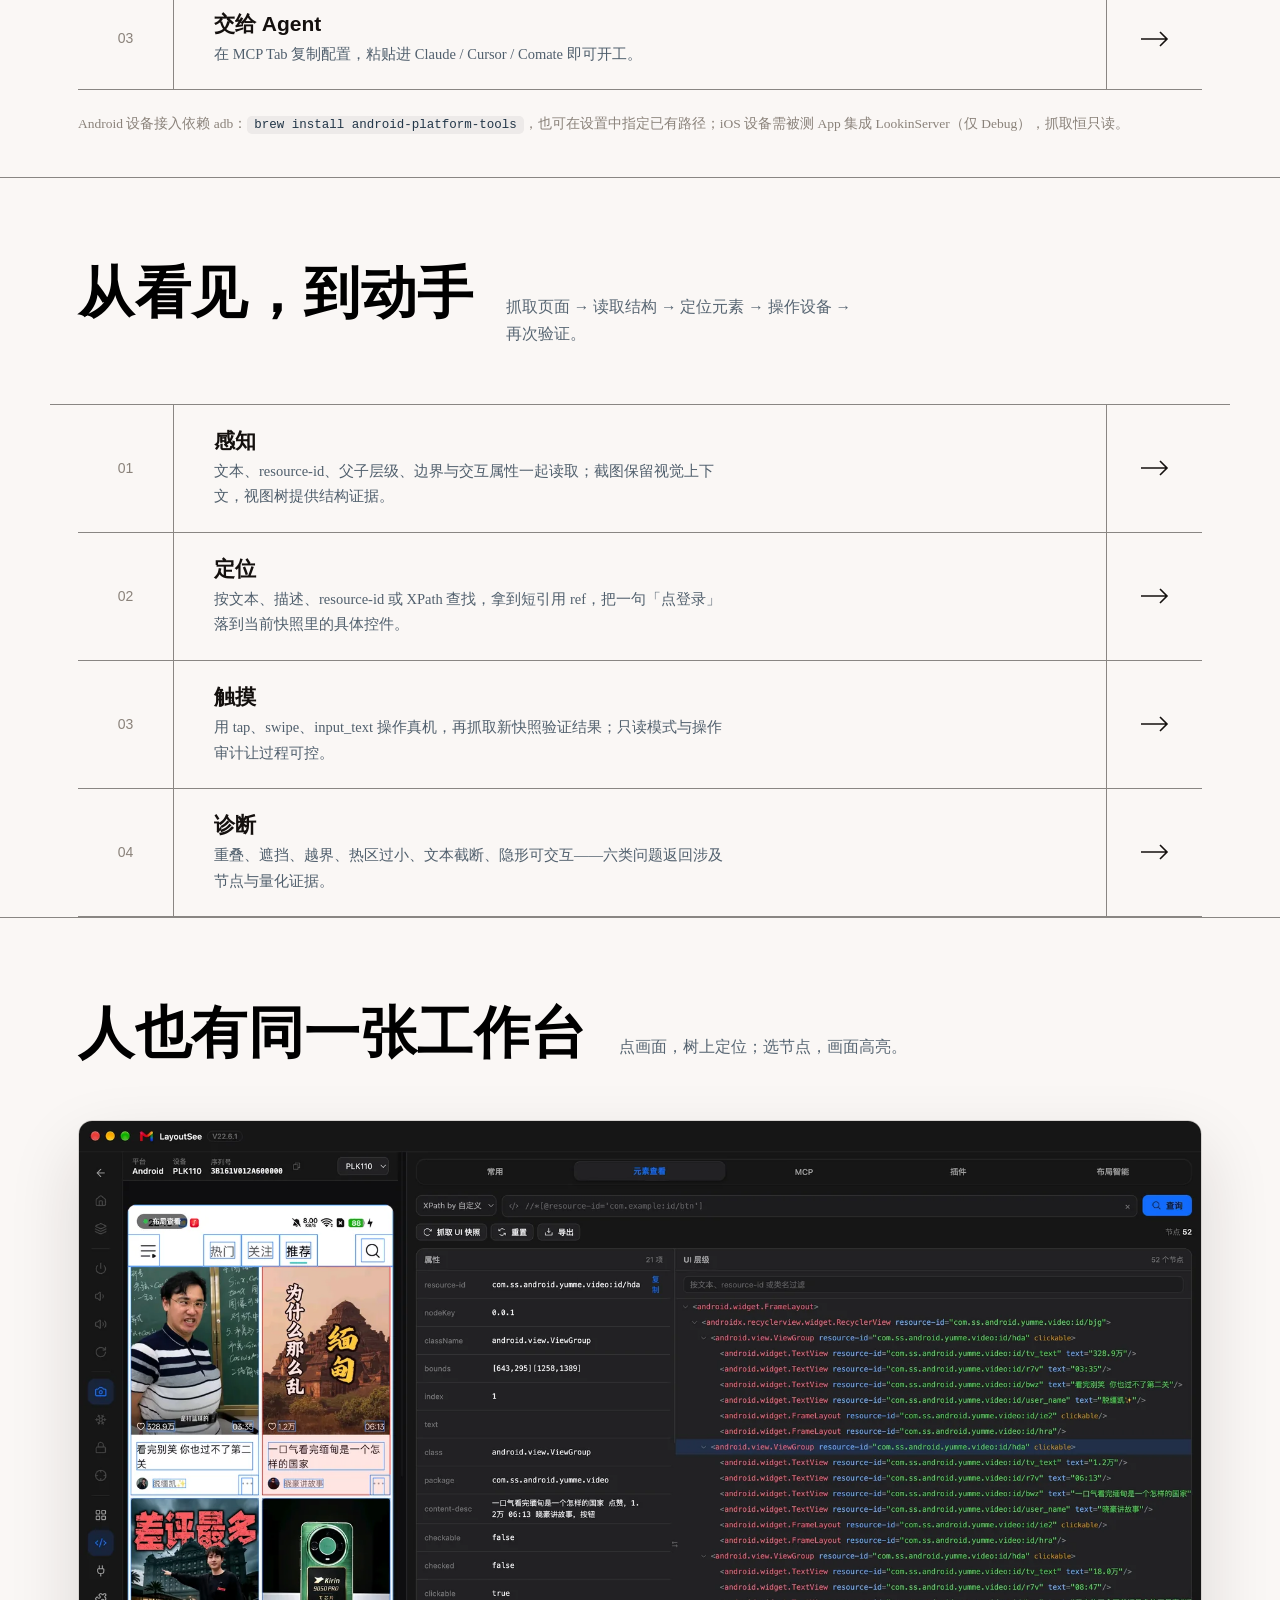
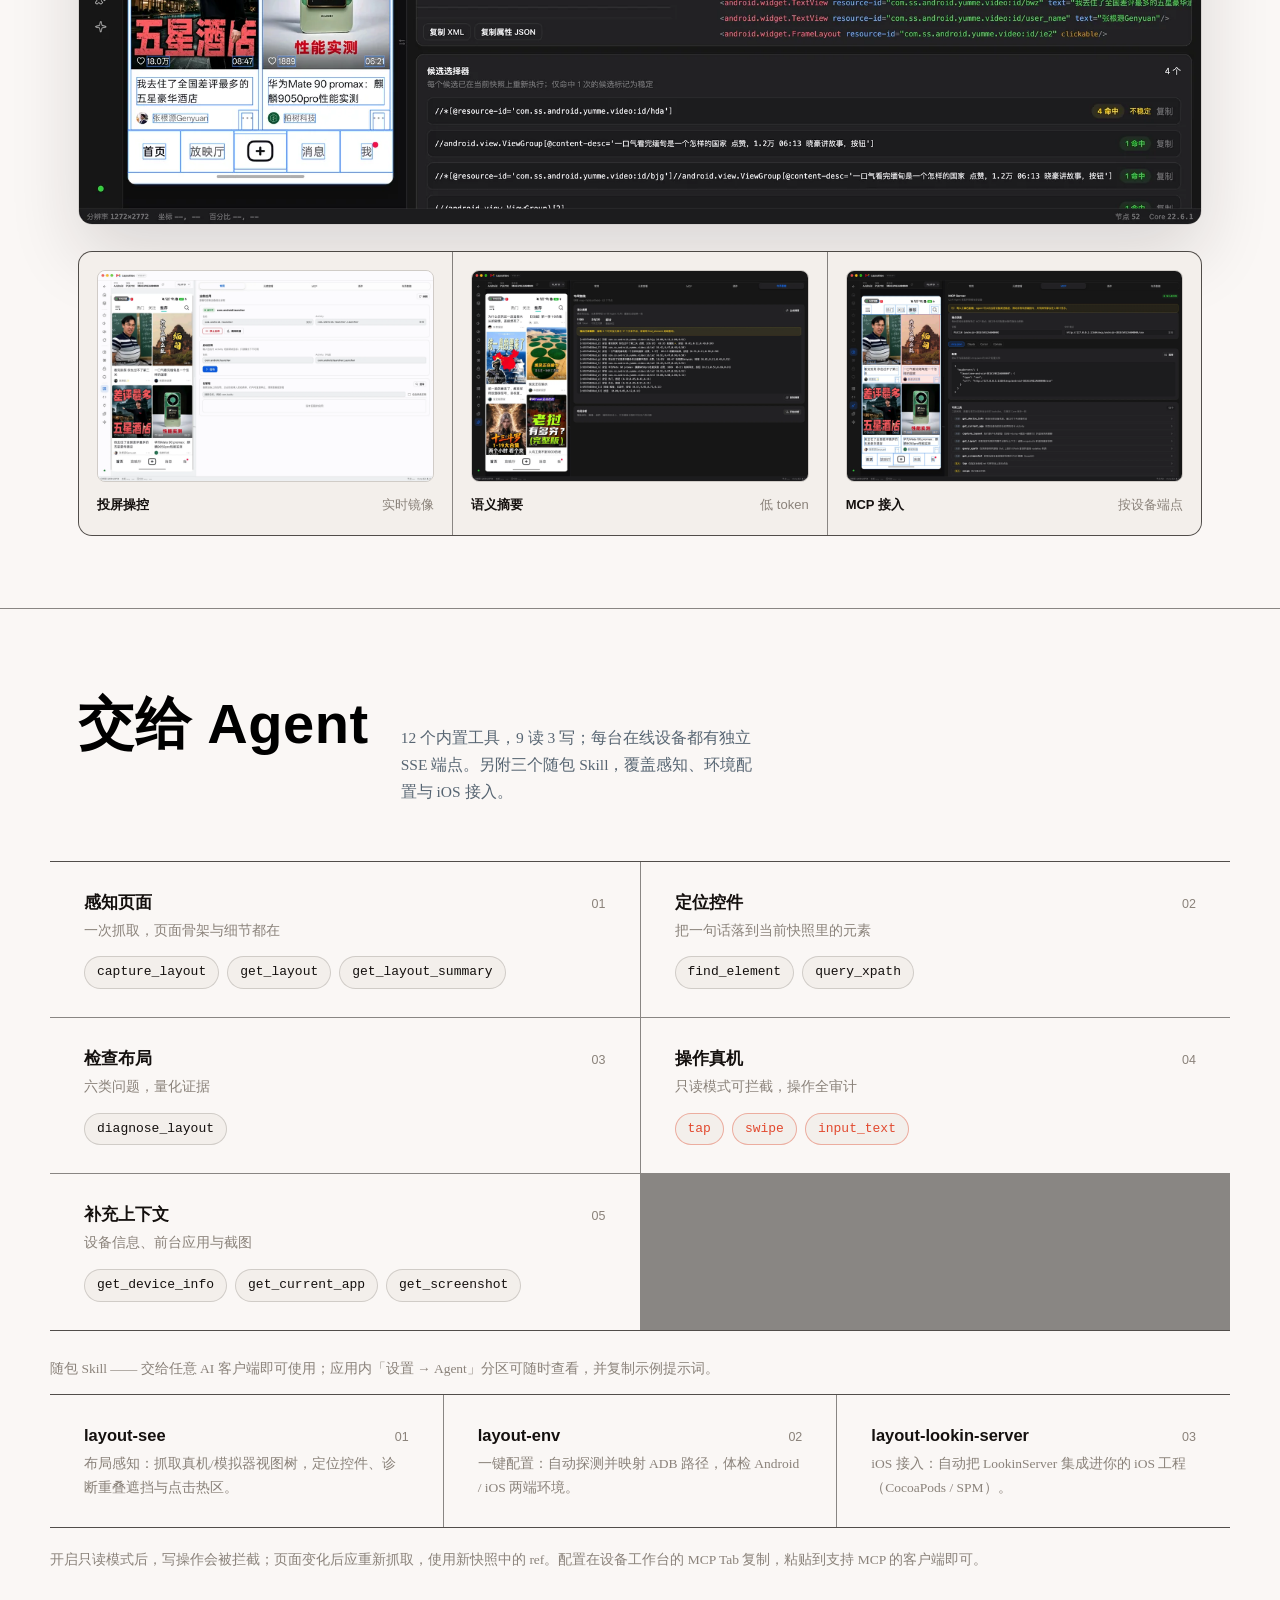
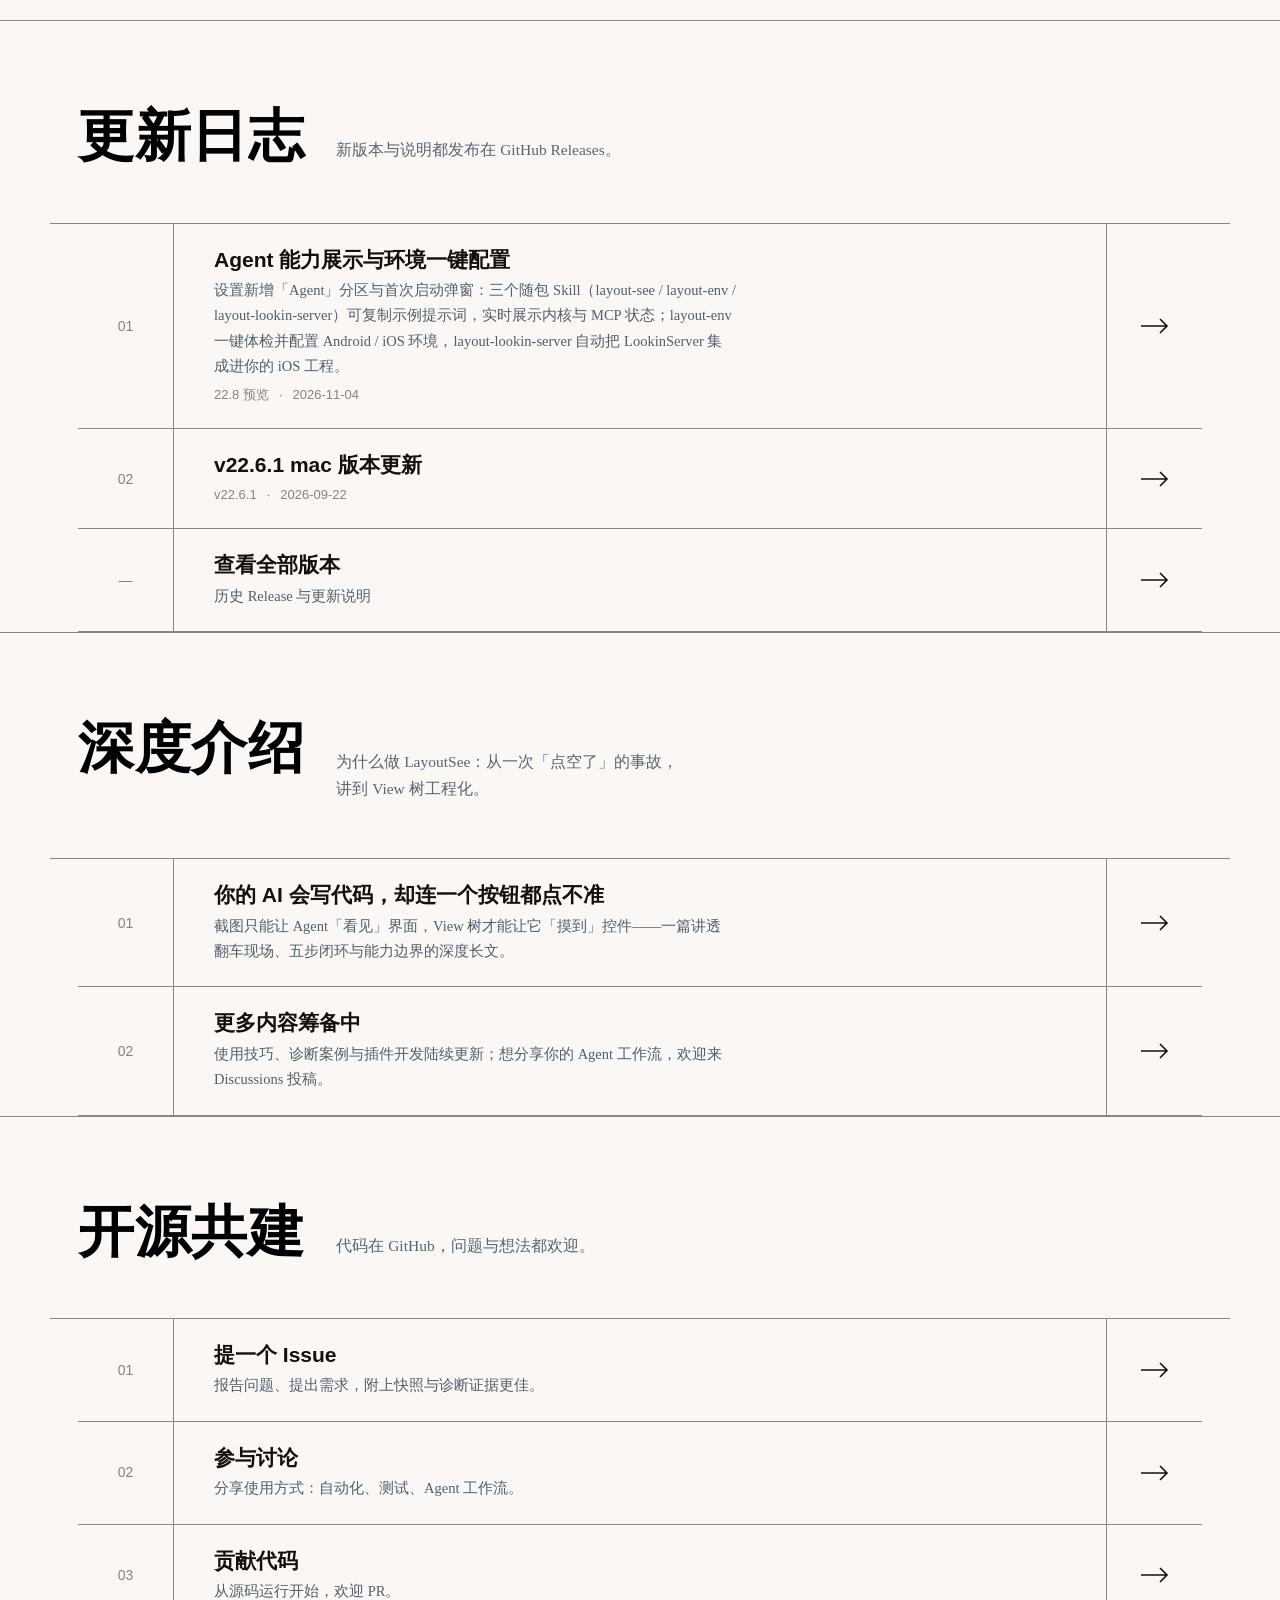
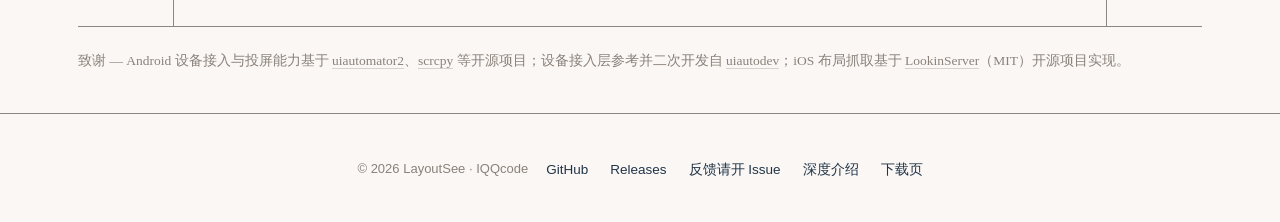
==== commit 3490c231: "feat: 交给 Agent 分区新增随包 Skill 网格；更新日志新增 22.8 功能预览（Agent 能力展示与环境一键配置）" ====
--- a/index.html
+++ b/index.html
@@ -231,7 +231,7 @@
     <section class="section" id="mcp">
       <div class="wrap section-head reveal">
         <h2>交给 Agent</h2>
-        <p class="desc">12 个内置工具，9 读 3 写；每台在线设备都有独立 SSE 端点。</p>
+        <p class="desc">12 个内置工具，9 读 3 写；每台在线设备都有独立 SSE 端点。另附三个随包 Skill，覆盖感知、环境配置与 iOS 接入。</p>
       </div>
       <div class="mcp-grid reveal">
         <div class="mcp-cell">
@@ -277,6 +277,21 @@
           </div>
         </div>
       </div>
+      <p class="mcp-note wrap mcp-note-top">随包 Skill —— 交给任意 AI 客户端即可使用；应用内「设置 → Agent」分区可随时查看，并复制示例提示词。</p>
+      <div class="mcp-grid skills-grid reveal">
+        <div class="mcp-cell">
+          <p class="g-name">layout-see <span class="g-no">01</span></p>
+          <p class="g-desc">布局感知：抓取真机/模拟器视图树，定位控件、诊断重叠遮挡与点击热区。</p>
+        </div>
+        <div class="mcp-cell">
+          <p class="g-name">layout-env <span class="g-no">02</span></p>
+          <p class="g-desc">一键配置：自动探测并映射 ADB 路径，体检 Android / iOS 两端环境。</p>
+        </div>
+        <div class="mcp-cell">
+          <p class="g-name">layout-lookin-server <span class="g-no">03</span></p>
+          <p class="g-desc">iOS 接入：自动把 LookinServer 集成进你的 iOS 工程（CocoaPods / SPM）。</p>
+        </div>
+      </div>
       <p class="mcp-note wrap">开启只读模式后，写操作会被拦截；页面变化后应重新抓取，使用新快照中的 ref。配置在设备工作台的 MCP Tab 复制，粘贴到支持 MCP 的客户端即可。</p>
     </section>
 
@@ -288,8 +303,19 @@
       </div>
       <ol class="rows">
         <li class="reveal">
+          <a class="row-link" href="https://github.com/IQQcode/LayoutSee/releases" target="_blank" rel="noopener">
+            <span class="row-no">01</span>
+            <span class="row-body">
+              <span class="t">Agent 能力展示与环境一键配置</span>
+              <span class="d">设置新增「Agent」分区与首次启动弹窗：三个随包 Skill（layout-see / layout-env / layout-lookin-server）可复制示例提示词，实时展示内核与 MCP 状态；layout-env 一键体检并配置 Android / iOS 环境，layout-lookin-server 自动把 LookinServer 集成进你的 iOS 工程。</span>
+              <span class="row-meta"><span>22.8 预览</span><span>·</span><span>2026-11-04</span></span>
+            </span>
+            <span class="row-arrow" aria-hidden="true"><svg width="28" height="16" viewBox="0 0 28 16" fill="none" stroke="currentColor" stroke-width="1.6"><path d="M0 8h26M19 1l7 7-7 7"/></svg></span>
+          </a>
+        </li>
+        <li class="reveal">
           <a class="row-link" href="https://github.com/IQQcode/LayoutSee/releases/latest" target="_blank" rel="noopener">
-            <span class="row-no">01</span>
+            <span class="row-no">02</span>
             <span class="row-body">
               <span class="t">v22.6.1 mac 版本更新</span>
               <span class="row-meta"><span data-release-tag>v22.6.1</span><span>·</span><span data-release-date>2026-09-22</span></span>
--- a/css/style.css
+++ b/css/style.css
@@ -381,6 +381,8 @@
 }
 .mcp-cell .tool.w { border-color: rgba(226, 73, 47, 0.4); color: var(--accent); }
 .mcp-note { padding: 20px 0 48px; font-size: 13.5px; color: var(--muted); }
+.mcp-note-top { padding: 26px 0 14px; }
+.skills-grid { grid-template-columns: repeat(3, 1fr); }
 
 /* ------------------------------------------------------------
    Hero（下载页）
@@ -718,7 +720,7 @@
   .feature-copy { padding: 40px 28px 44px; }
   .req-grid { grid-template-columns: 1fr 1fr; }
   .footer-grid { grid-template-columns: 1fr 1fr; }
-  .mcp-grid { grid-template-columns: 1fr; }
+  .mcp-grid, .skills-grid { grid-template-columns: 1fr; }
   .trio { grid-template-columns: 1fr; }
 }
 
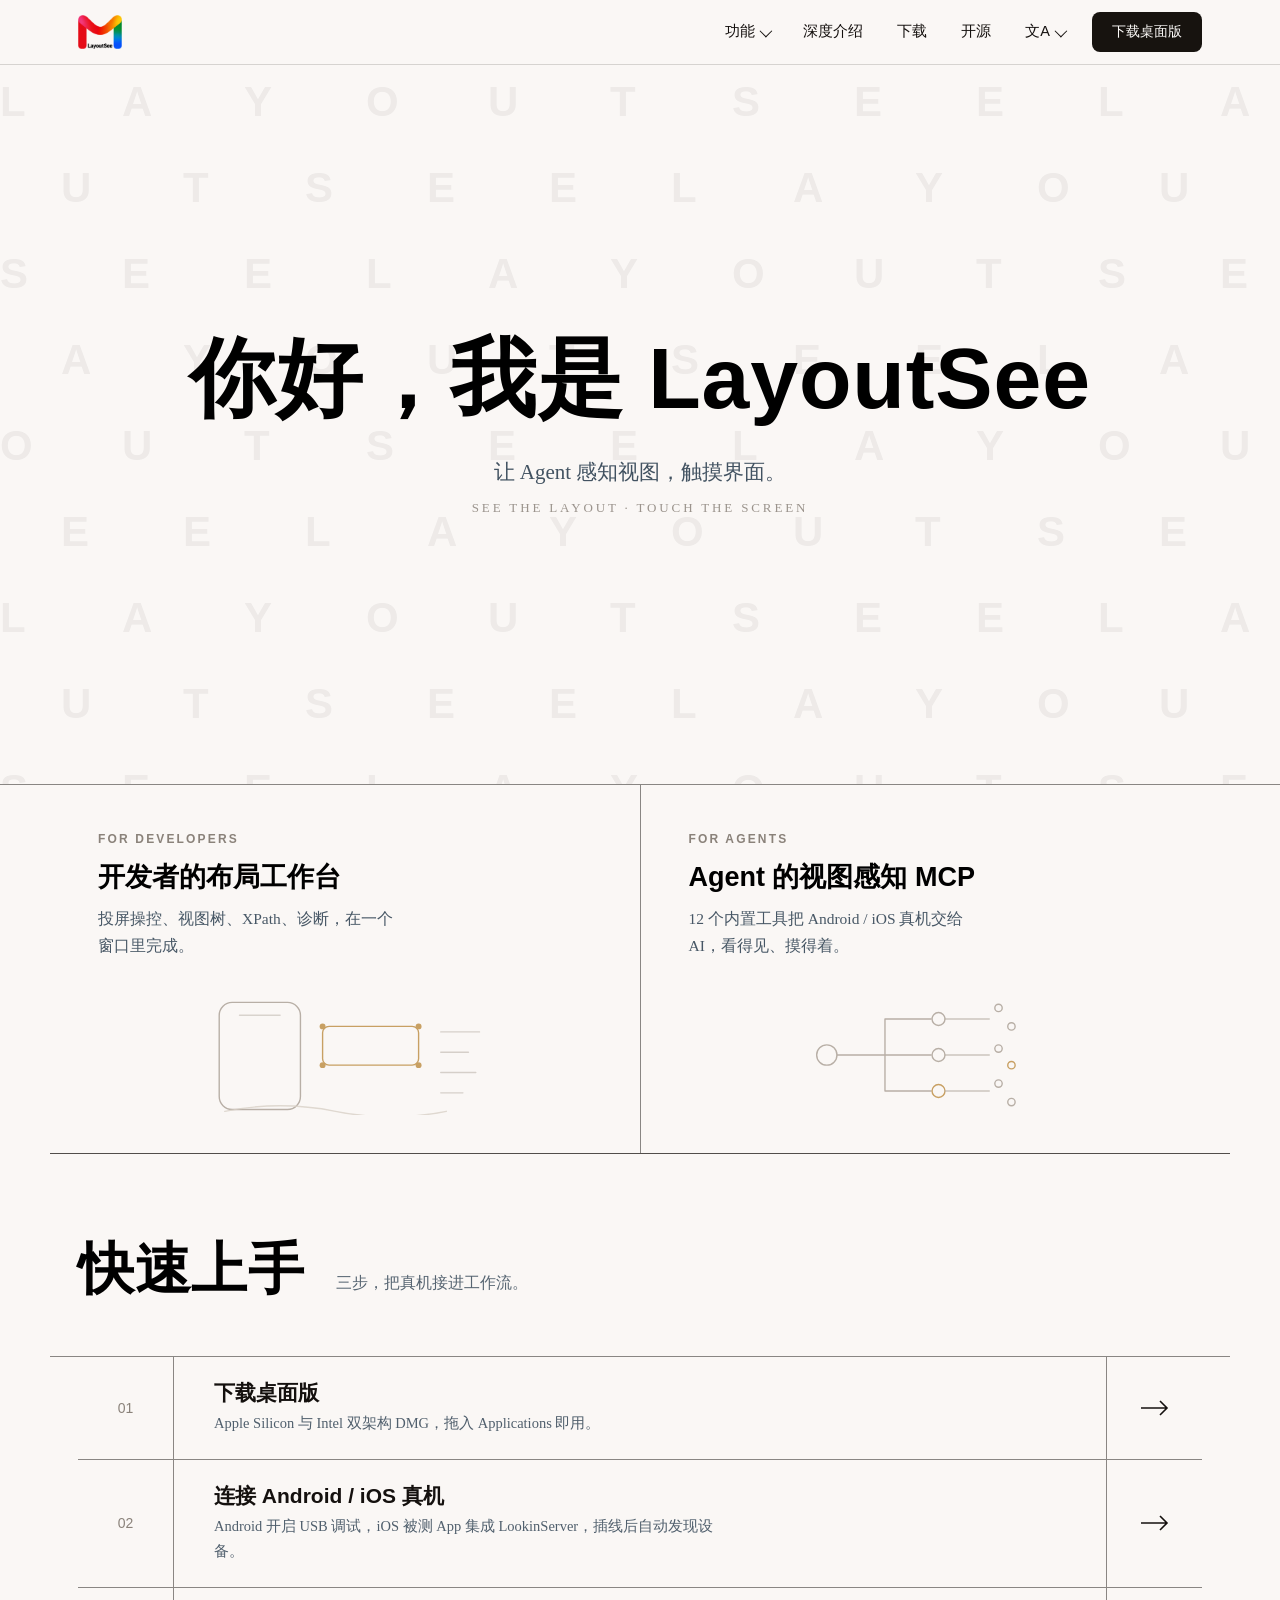
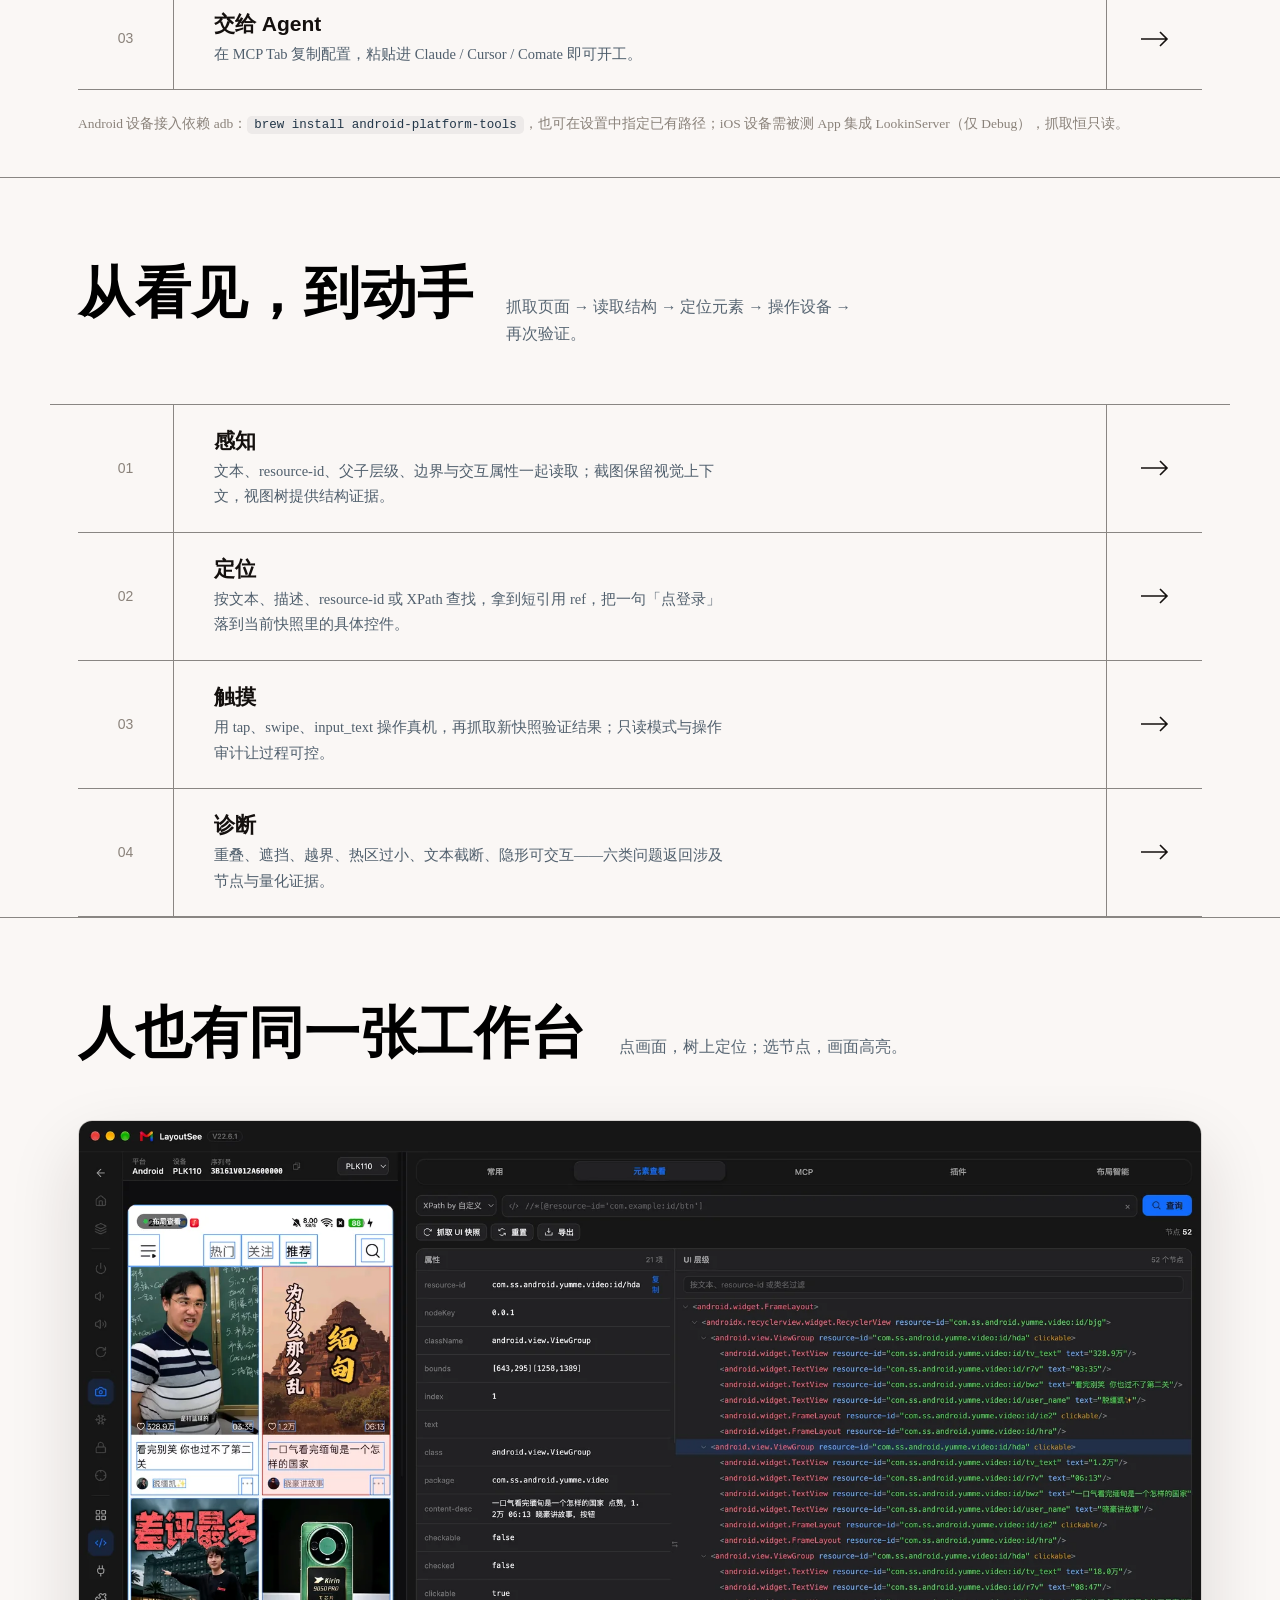
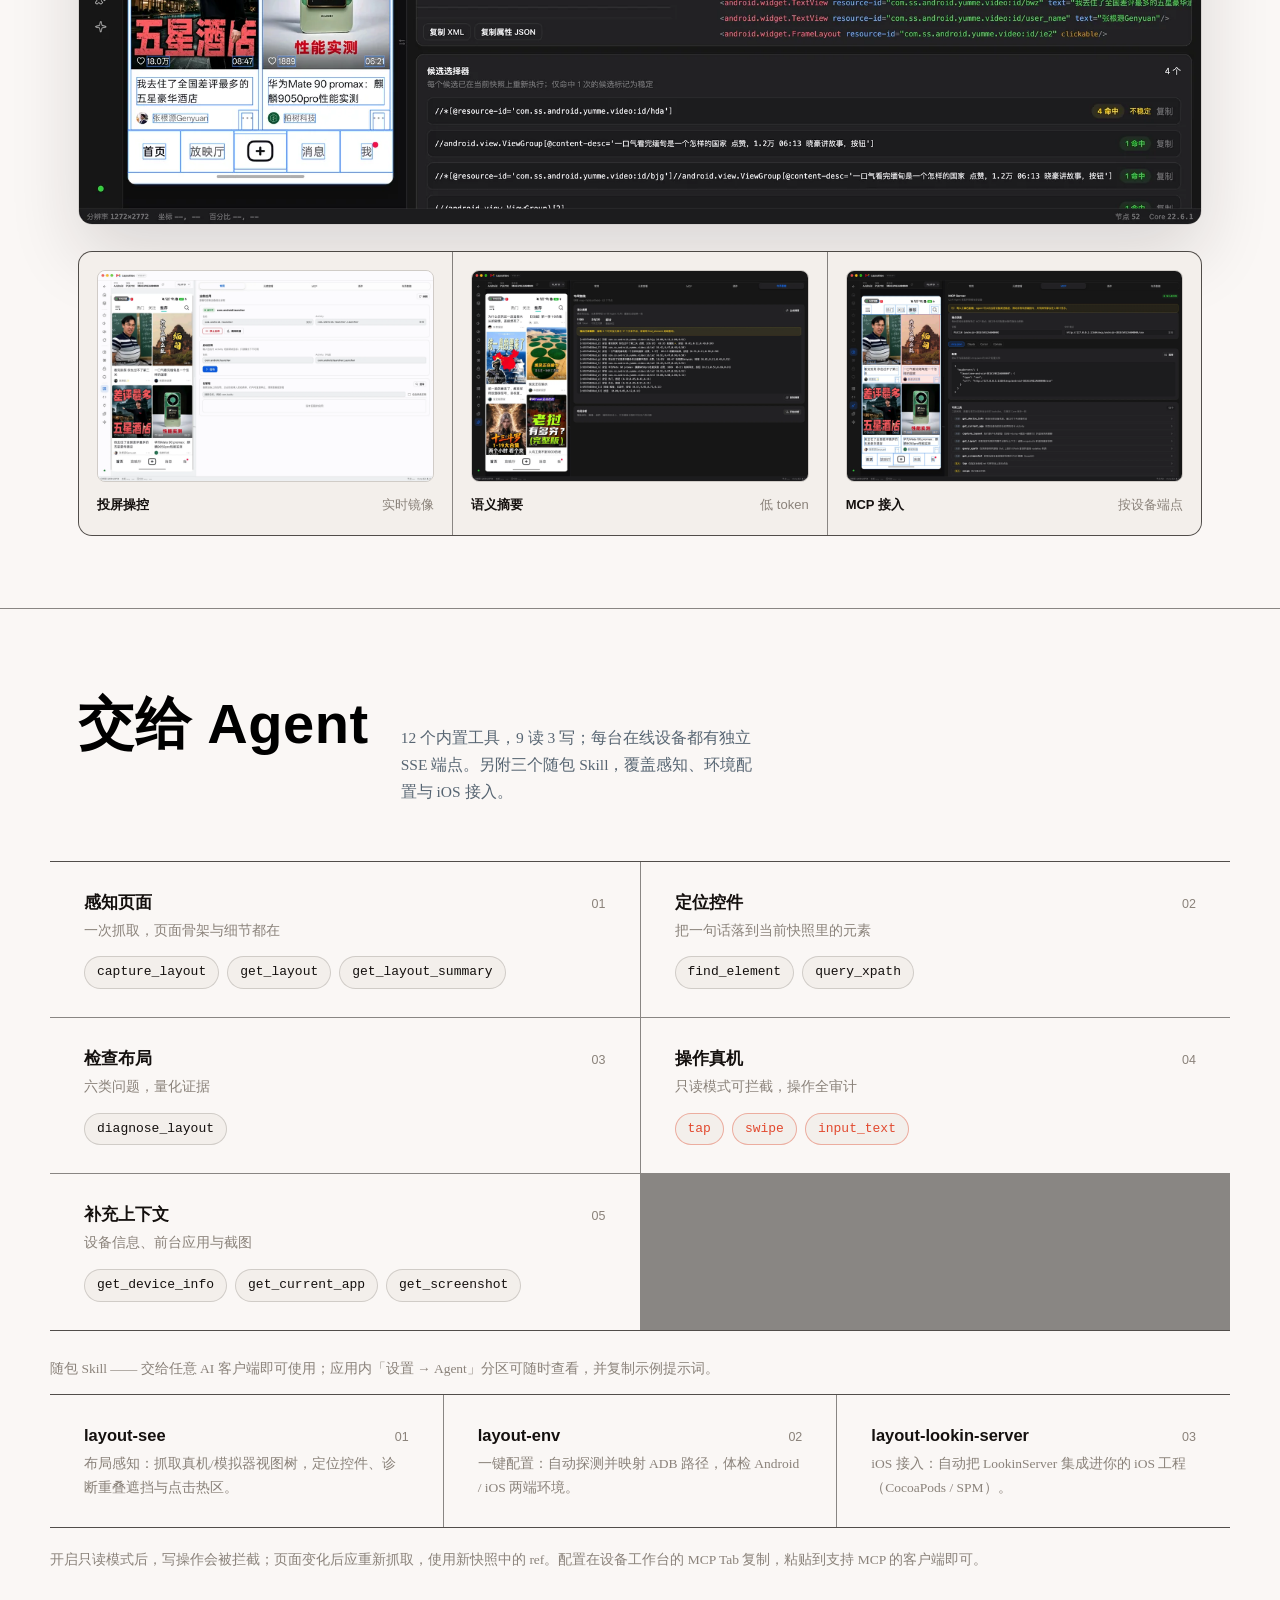
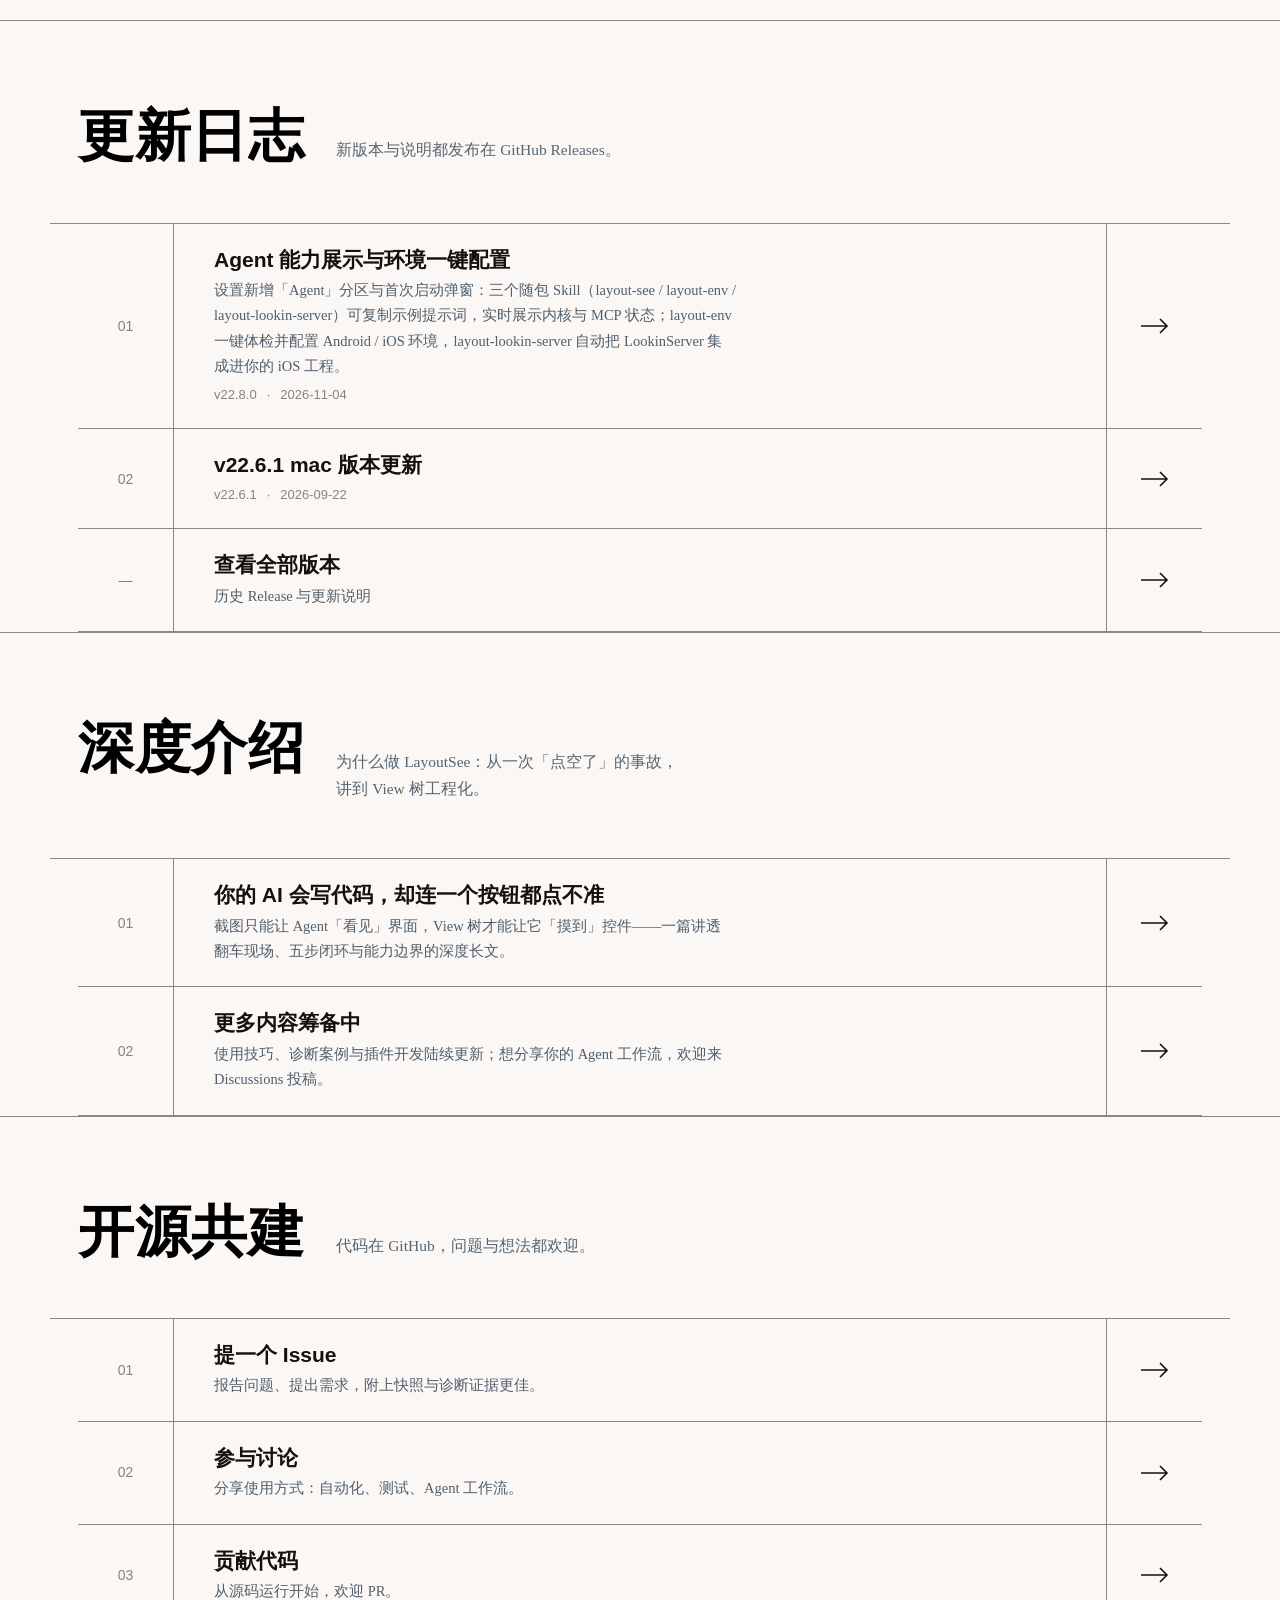
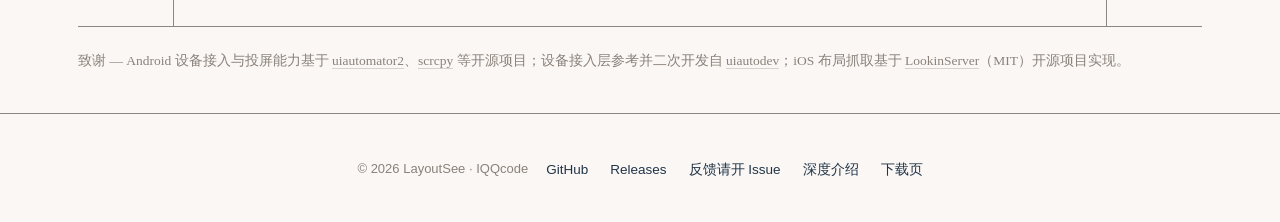
==== commit deb7d617: "chore: 更新日志首行对齐正式 v22.8.0（链接指向 release tag）" ====
--- a/index.html
+++ b/index.html
@@ -303,12 +303,12 @@
       </div>
       <ol class="rows">
         <li class="reveal">
-          <a class="row-link" href="https://github.com/IQQcode/LayoutSee/releases" target="_blank" rel="noopener">
+          <a class="row-link" href="https://github.com/IQQcode/LayoutSee/releases/tag/v22.8.0" target="_blank" rel="noopener">
             <span class="row-no">01</span>
             <span class="row-body">
               <span class="t">Agent 能力展示与环境一键配置</span>
               <span class="d">设置新增「Agent」分区与首次启动弹窗：三个随包 Skill（layout-see / layout-env / layout-lookin-server）可复制示例提示词，实时展示内核与 MCP 状态；layout-env 一键体检并配置 Android / iOS 环境，layout-lookin-server 自动把 LookinServer 集成进你的 iOS 工程。</span>
-              <span class="row-meta"><span>22.8 预览</span><span>·</span><span>2026-11-04</span></span>
+              <span class="row-meta"><span>v22.8.0</span><span>·</span><span>2026-11-04</span></span>
             </span>
             <span class="row-arrow" aria-hidden="true"><svg width="28" height="16" viewBox="0 0 28 16" fill="none" stroke="currentColor" stroke-width="1.6"><path d="M0 8h26M19 1l7 7-7 7"/></svg></span>
           </a>
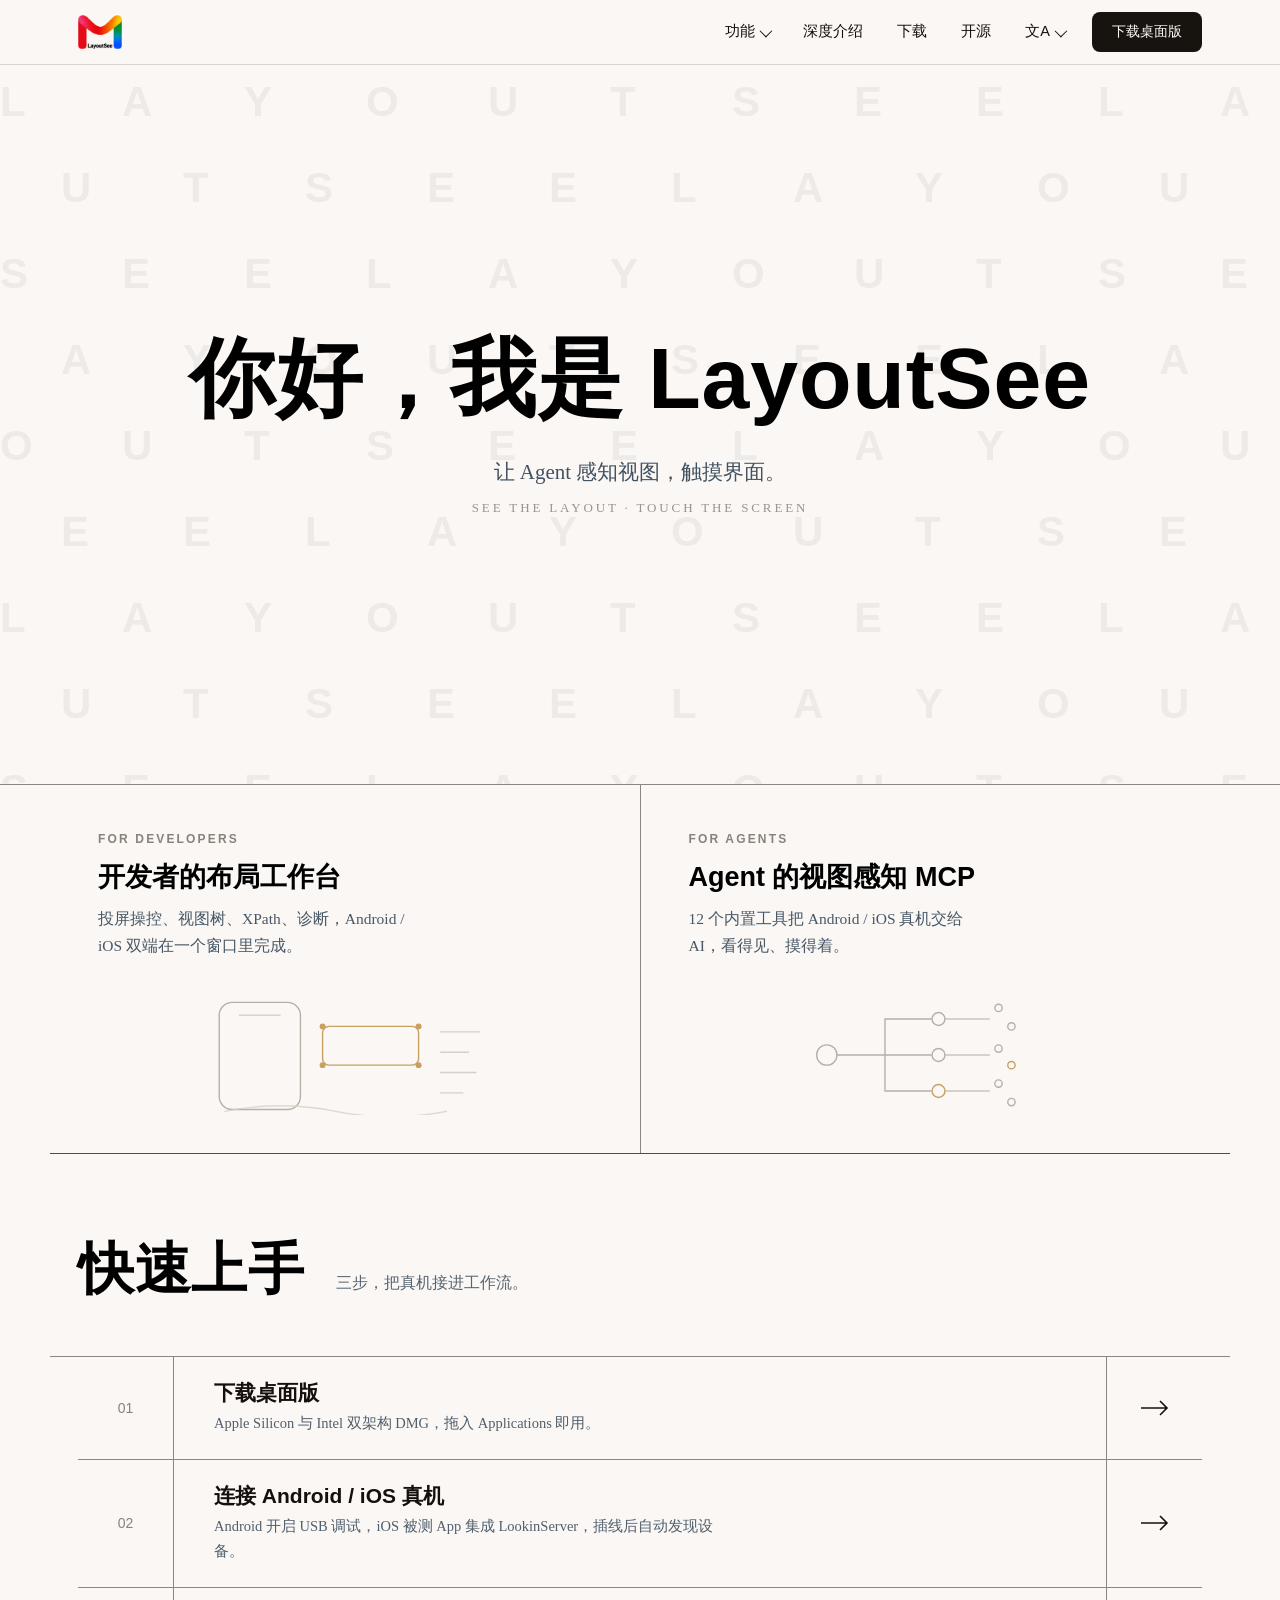
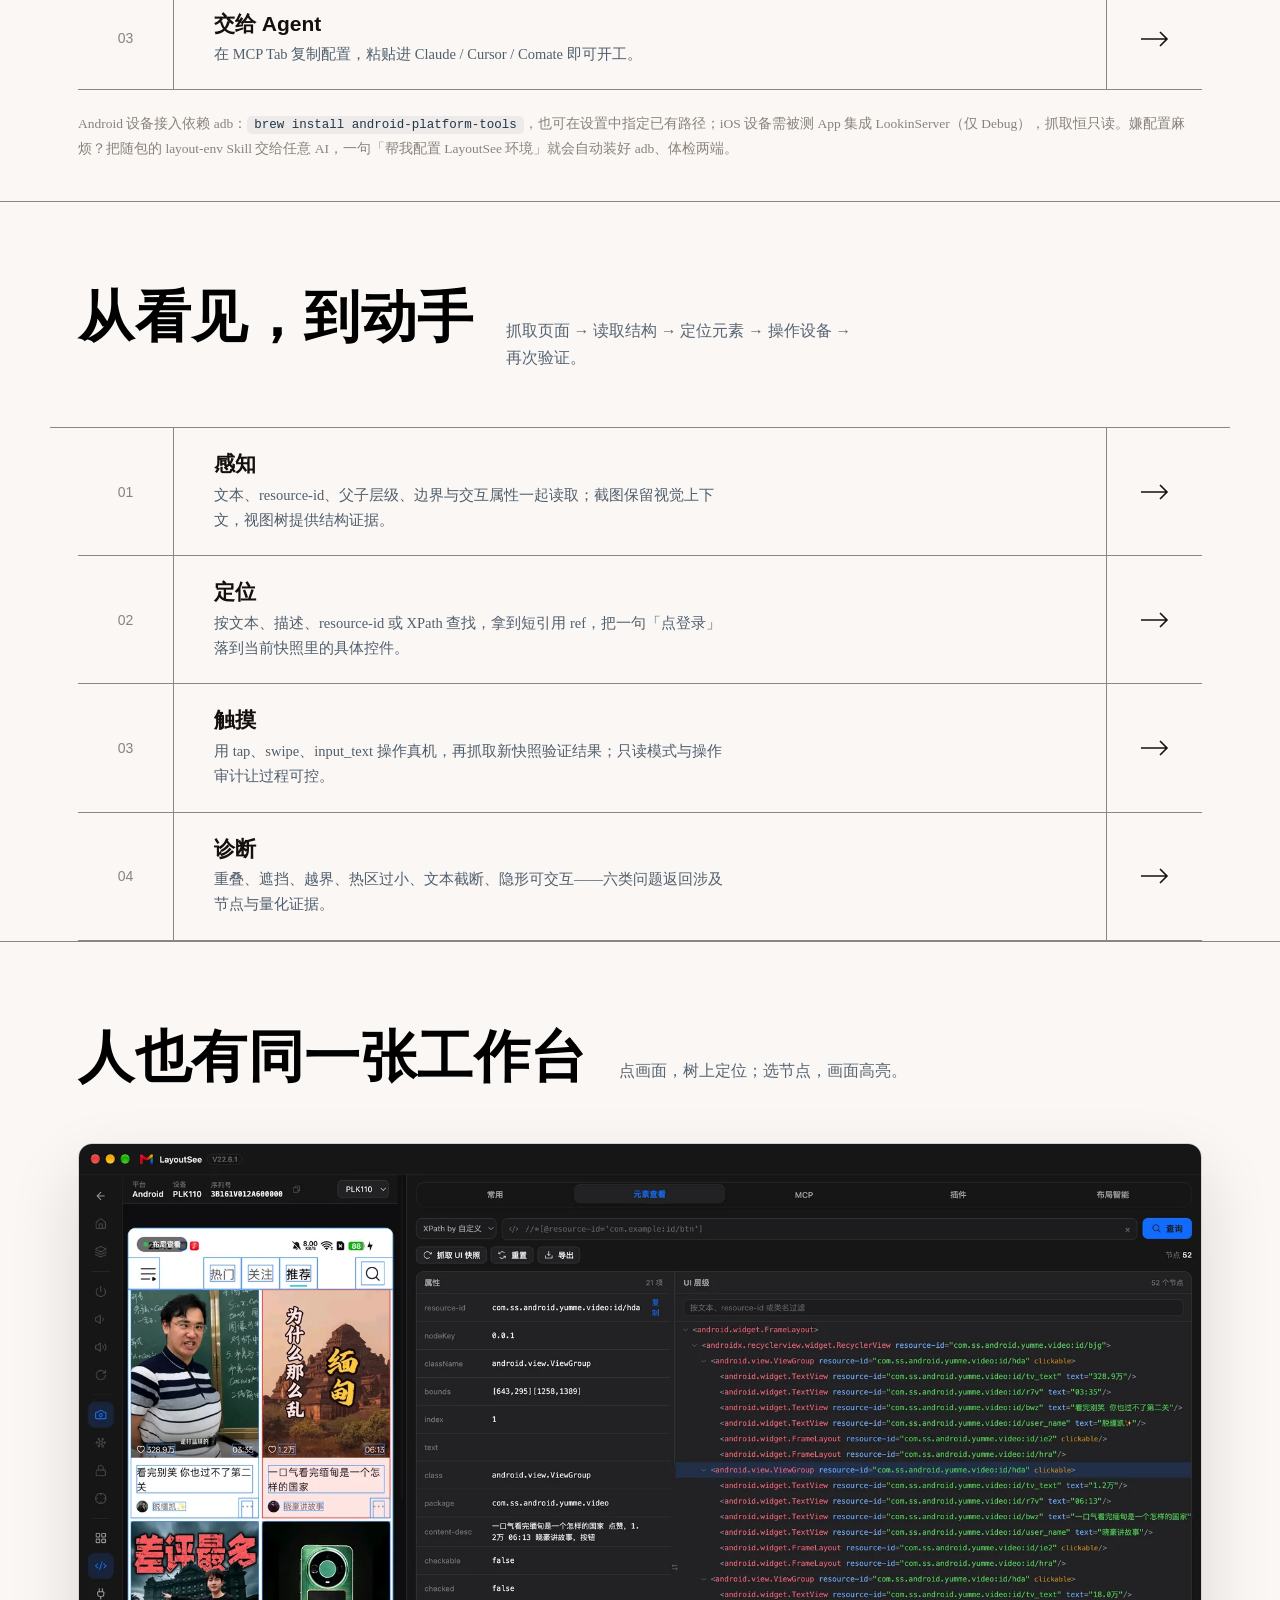
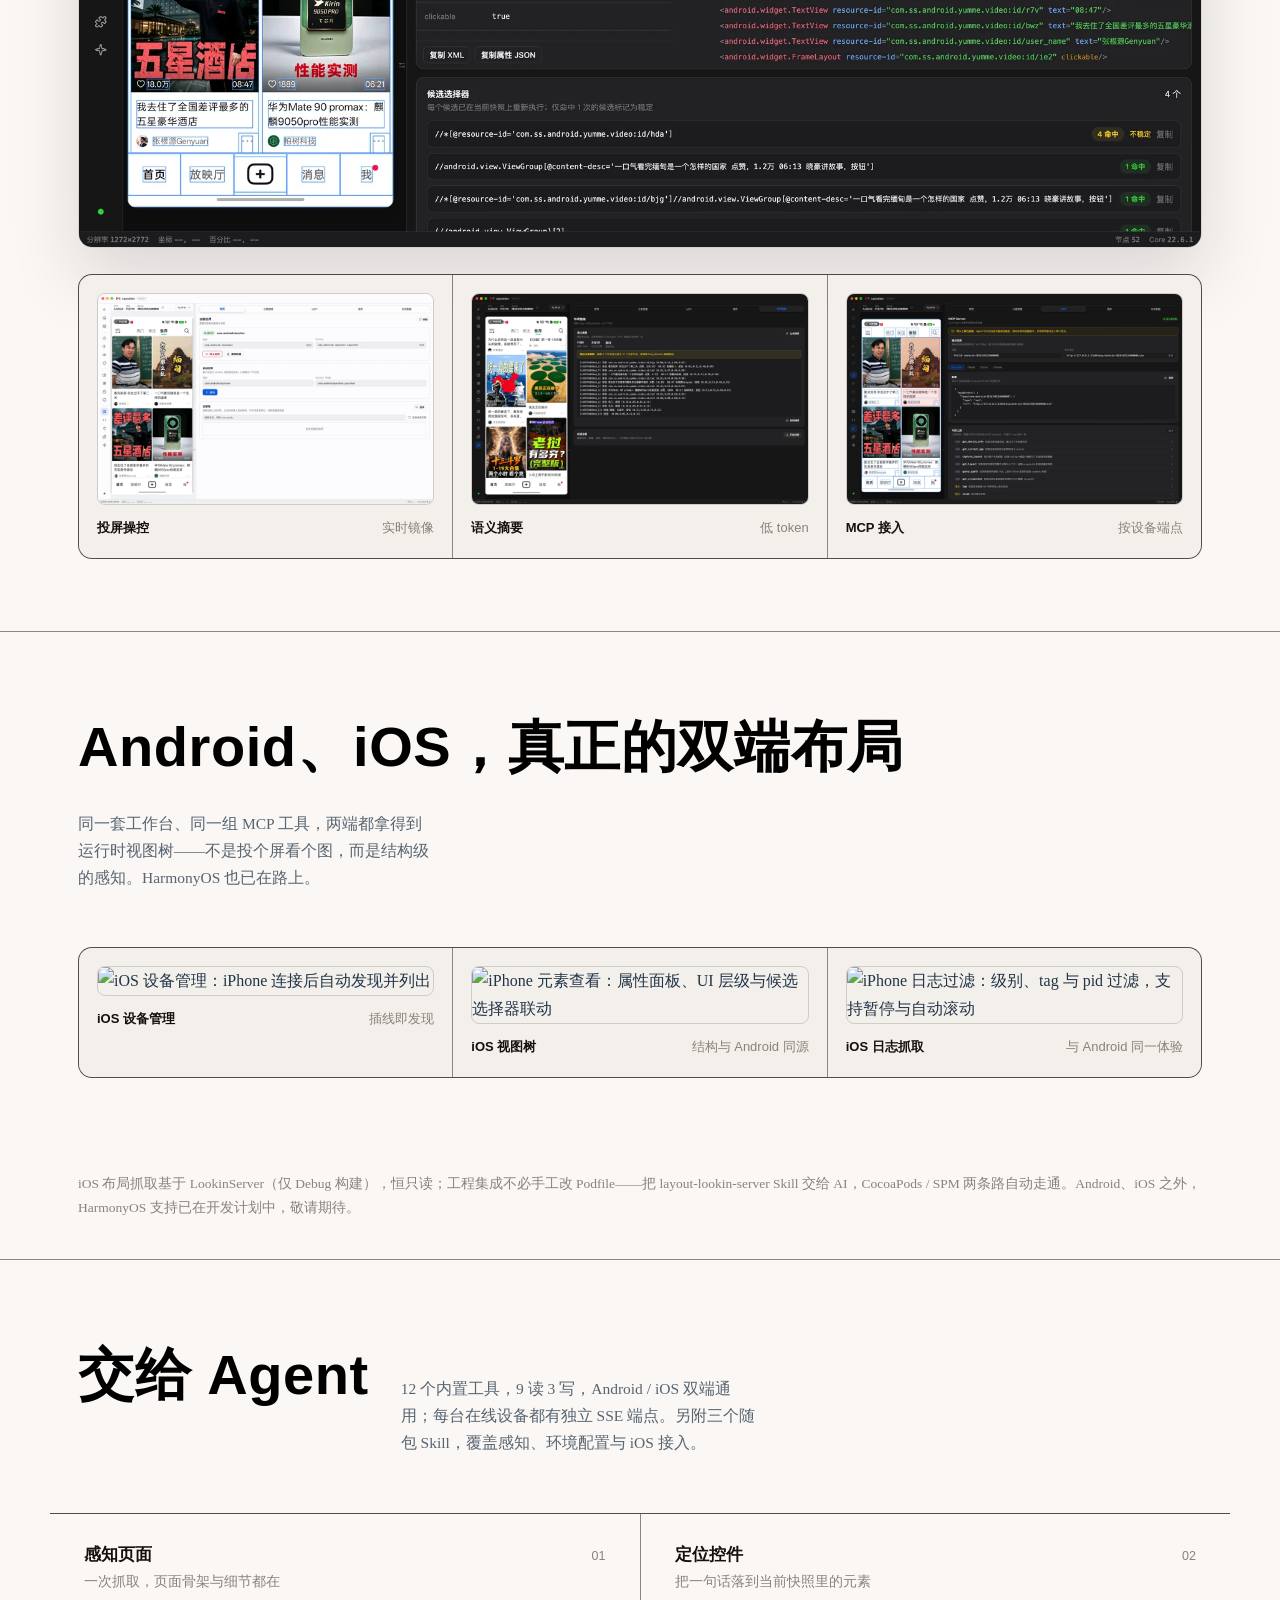
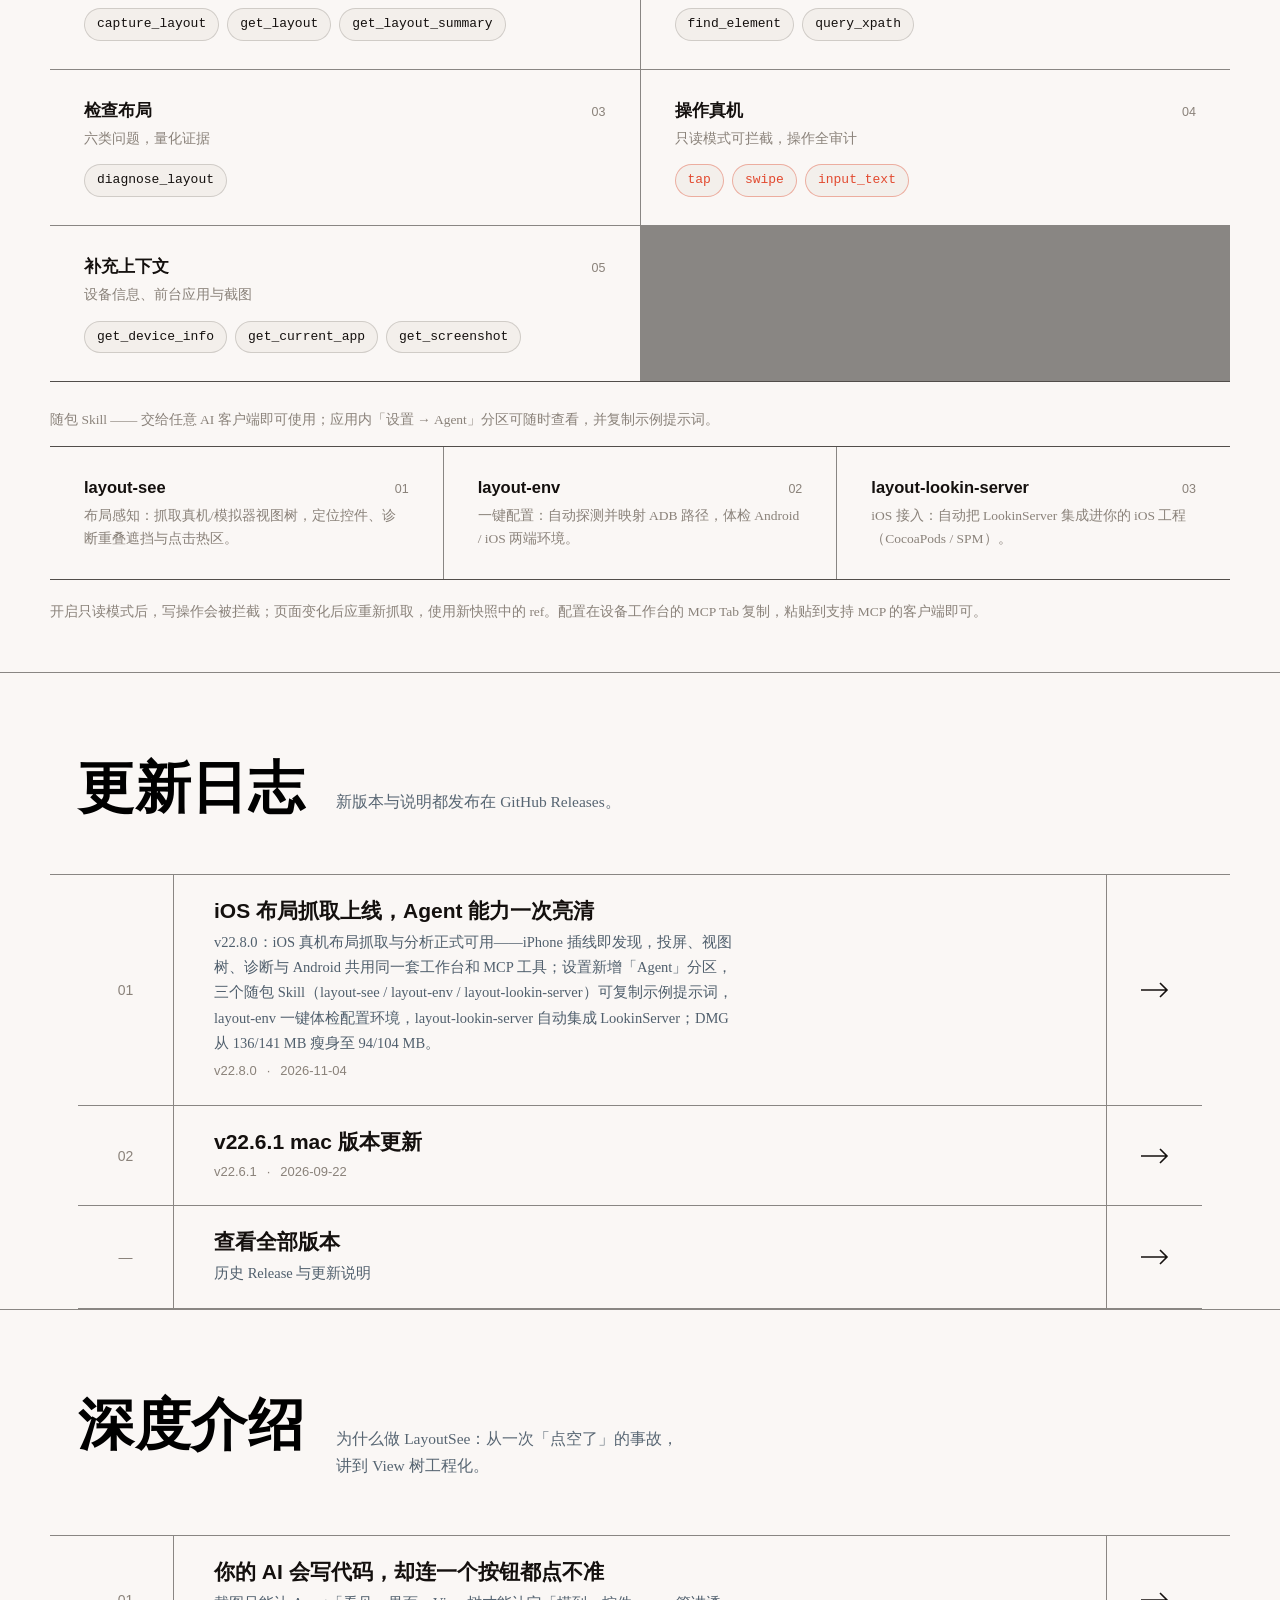
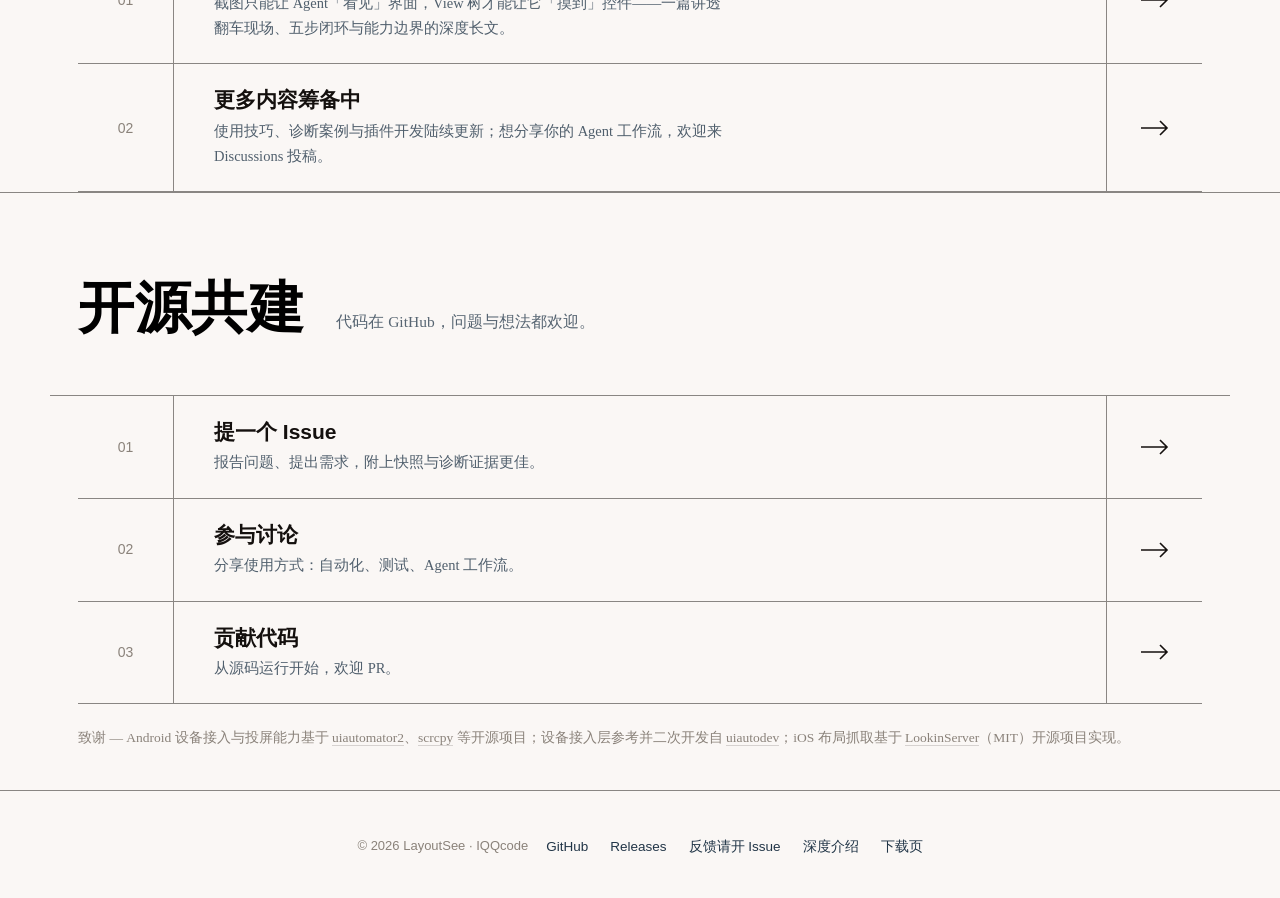
==== commit 90f57633: "feat: 官网更新 v22.8.0：首页新增 Android / iOS 双端布局专区，下载页新增双端与 Agent 能力特性区，DMG 瘦身与版本号同步" ====
--- a/index.html
+++ b/index.html
@@ -4,7 +4,7 @@
   <meta charset="utf-8">
   <meta name="viewport" content="width=device-width, initial-scale=1">
   <title>LayoutSee — 让 Agent 感知视图，触摸界面</title>
-  <meta name="description" content="LayoutSee 是面向移动开发者、QA 与 AI Agent 的 macOS 工具：连接 Android / iOS 真机，提供投屏操控、结构化视图感知、布局诊断与 MCP 服务，把运行时视图变成 Agent 可读、可定位、可操作的结构。">
+  <meta name="description" content="LayoutSee 是面向移动开发者、QA 与 AI Agent 的 macOS 工具：Android / iOS 双端真机布局抓取与分析，提供投屏操控、结构化视图感知、布局诊断与 MCP 服务，把运行时视图变成 Agent 可读、可定位、可操作的结构。HarmonyOS 即将支持。">
   <meta property="og:title" content="LayoutSee — 让 Agent 感知视图，触摸界面">
   <meta property="og:description" content="把 Android / iOS 真机上的视图树，变成 Agent 可读、可定位、可操作的结构。">
   <meta property="og:type" content="website">
@@ -26,6 +26,7 @@
           <button type="button" aria-haspopup="true">功能 <span class="caret" aria-hidden="true"></span></button>
           <div class="dd-menu">
             <a href="#workbench">工作台一览</a>
+            <a href="#platforms">Android / iOS 双端</a>
             <a href="#capability">从看见，到动手</a>
             <a href="#mcp">MCP 工具</a>
             <a href="#changelog">更新日志</a>
@@ -71,7 +72,7 @@
       <a class="duo-card" href="download.html">
         <span class="kicker">For Developers</span>
         <h2>开发者的布局工作台</h2>
-        <p>投屏操控、视图树、XPath、诊断，在一个窗口里完成。</p>
+        <p>投屏操控、视图树、XPath、诊断，Android / iOS 双端在一个窗口里完成。</p>
         <span class="duo-art" aria-hidden="true">
           <svg viewBox="0 0 340 130" fill="none" stroke="#b8afa6" stroke-width="1.5" stroke-linecap="round">
             <rect class="draw" x="34" y="8" width="88" height="116" rx="14"/>
@@ -147,7 +148,7 @@
           </a>
         </li>
       </ol>
-      <p class="footnote wrap">Android 设备接入依赖 adb：<code>brew install android-platform-tools</code>，也可在设置中指定已有路径；iOS 设备需被测 App 集成 LookinServer（仅 Debug），抓取恒只读。</p>
+      <p class="footnote wrap">Android 设备接入依赖 adb：<code>brew install android-platform-tools</code>，也可在设置中指定已有路径；iOS 设备需被测 App 集成 LookinServer（仅 Debug），抓取恒只读。嫌配置麻烦？把随包的 layout-env Skill 交给任意 AI，一句「帮我配置 LayoutSee 环境」就会自动装好 adb、体检两端。</p>
     </section>
 
     <!-- 从看见，到动手 -->
@@ -227,11 +228,36 @@
       </div>
     </section>
 
+    <!-- 双端支持 -->
+    <section class="section" id="platforms">
+      <div class="wrap section-head reveal">
+        <h2>Android、iOS，真正的双端布局</h2>
+        <p class="desc">同一套工作台、同一组 MCP 工具，两端都拿得到运行时视图树——不是投个屏看个图，而是结构级的感知。HarmonyOS 也已在路上。</p>
+      </div>
+      <div class="wrap">
+        <div class="trio reveal">
+          <figure>
+            <img src="https://iqqcode-cdn.oss-cn-beijing.aliyuncs.com/dev/layoutsee/11-ios-equipment.png" alt="iOS 设备管理：iPhone 连接后自动发现并列出" loading="lazy">
+            <figcaption><b>iOS 设备管理</b><span>插线即发现</span></figcaption>
+          </figure>
+          <figure>
+            <img src="https://iqqcode-cdn.oss-cn-beijing.aliyuncs.com/dev/layoutsee/08-ios-layout-element.png" alt="iPhone 元素查看：属性面板、UI 层级与候选选择器联动" loading="lazy">
+            <figcaption><b>iOS 视图树</b><span>结构与 Android 同源</span></figcaption>
+          </figure>
+          <figure>
+            <img src="https://iqqcode-cdn.oss-cn-beijing.aliyuncs.com/dev/layoutsee/09-ios-logcat.png" alt="iPhone 日志过滤：级别、tag 与 pid 过滤，支持暂停与自动滚动" loading="lazy">
+            <figcaption><b>iOS 日志抓取</b><span>与 Android 同一体验</span></figcaption>
+          </figure>
+        </div>
+      </div>
+      <p class="footnote wrap">iOS 布局抓取基于 LookinServer（仅 Debug 构建），恒只读；工程集成不必手工改 Podfile——把 layout-lookin-server Skill 交给 AI，CocoaPods / SPM 两条路自动走通。Android、iOS 之外，HarmonyOS 支持已在开发计划中，敬请期待。</p>
+    </section>
+
     <!-- MCP 工具 -->
     <section class="section" id="mcp">
       <div class="wrap section-head reveal">
         <h2>交给 Agent</h2>
-        <p class="desc">12 个内置工具，9 读 3 写；每台在线设备都有独立 SSE 端点。另附三个随包 Skill，覆盖感知、环境配置与 iOS 接入。</p>
+        <p class="desc">12 个内置工具，9 读 3 写，Android / iOS 双端通用；每台在线设备都有独立 SSE 端点。另附三个随包 Skill，覆盖感知、环境配置与 iOS 接入。</p>
       </div>
       <div class="mcp-grid reveal">
         <div class="mcp-cell">
@@ -306,8 +332,8 @@
           <a class="row-link" href="https://github.com/IQQcode/LayoutSee/releases/tag/v22.8.0" target="_blank" rel="noopener">
             <span class="row-no">01</span>
             <span class="row-body">
-              <span class="t">Agent 能力展示与环境一键配置</span>
-              <span class="d">设置新增「Agent」分区与首次启动弹窗：三个随包 Skill（layout-see / layout-env / layout-lookin-server）可复制示例提示词，实时展示内核与 MCP 状态；layout-env 一键体检并配置 Android / iOS 环境，layout-lookin-server 自动把 LookinServer 集成进你的 iOS 工程。</span>
+              <span class="t">iOS 布局抓取上线，Agent 能力一次亮清</span>
+              <span class="d">v22.8.0：iOS 真机布局抓取与分析正式可用——iPhone 插线即发现，投屏、视图树、诊断与 Android 共用同一套工作台和 MCP 工具；设置新增「Agent」分区，三个随包 Skill（layout-see / layout-env / layout-lookin-server）可复制示例提示词，layout-env 一键体检配置环境，layout-lookin-server 自动集成 LookinServer；DMG 从 136/141 MB 瘦身至 94/104 MB。</span>
               <span class="row-meta"><span>v22.8.0</span><span>·</span><span>2026-11-04</span></span>
             </span>
             <span class="row-arrow" aria-hidden="true"><svg width="28" height="16" viewBox="0 0 28 16" fill="none" stroke="currentColor" stroke-width="1.6"><path d="M0 8h26M19 1l7 7-7 7"/></svg></span>
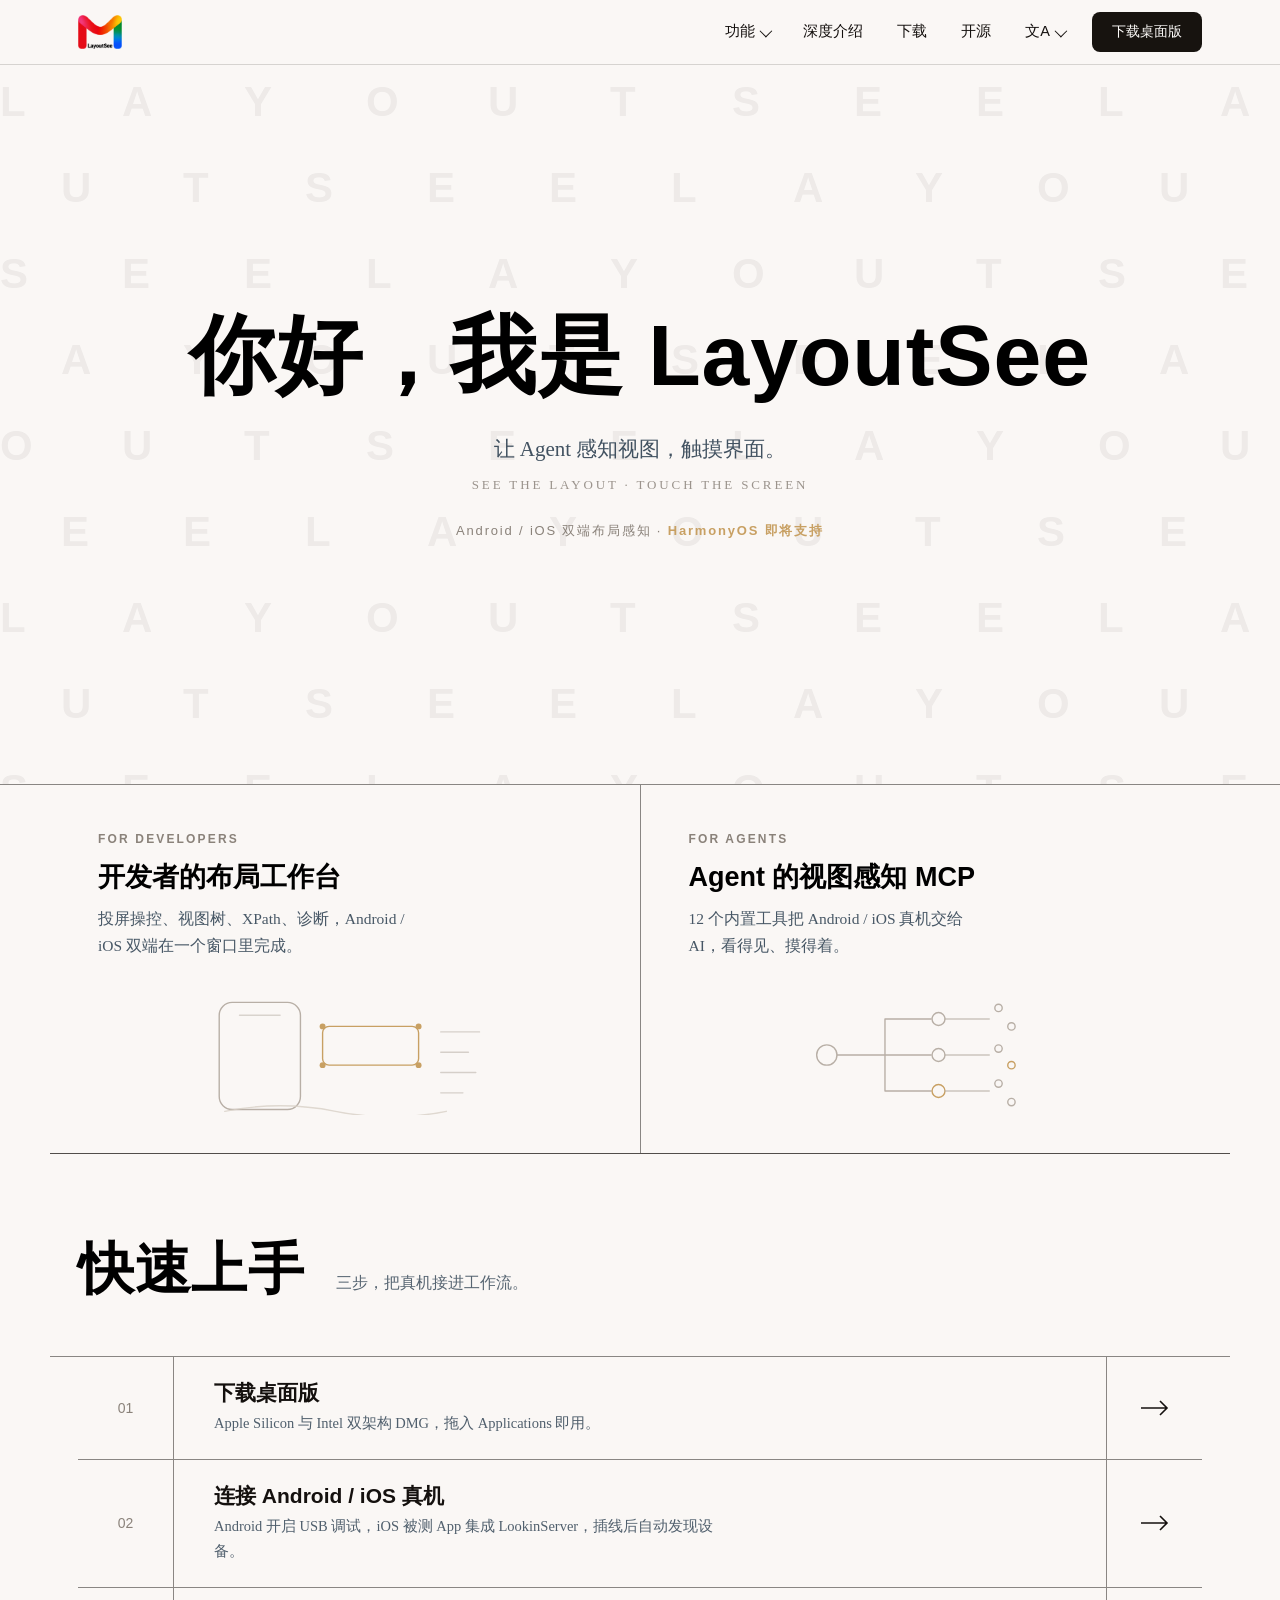
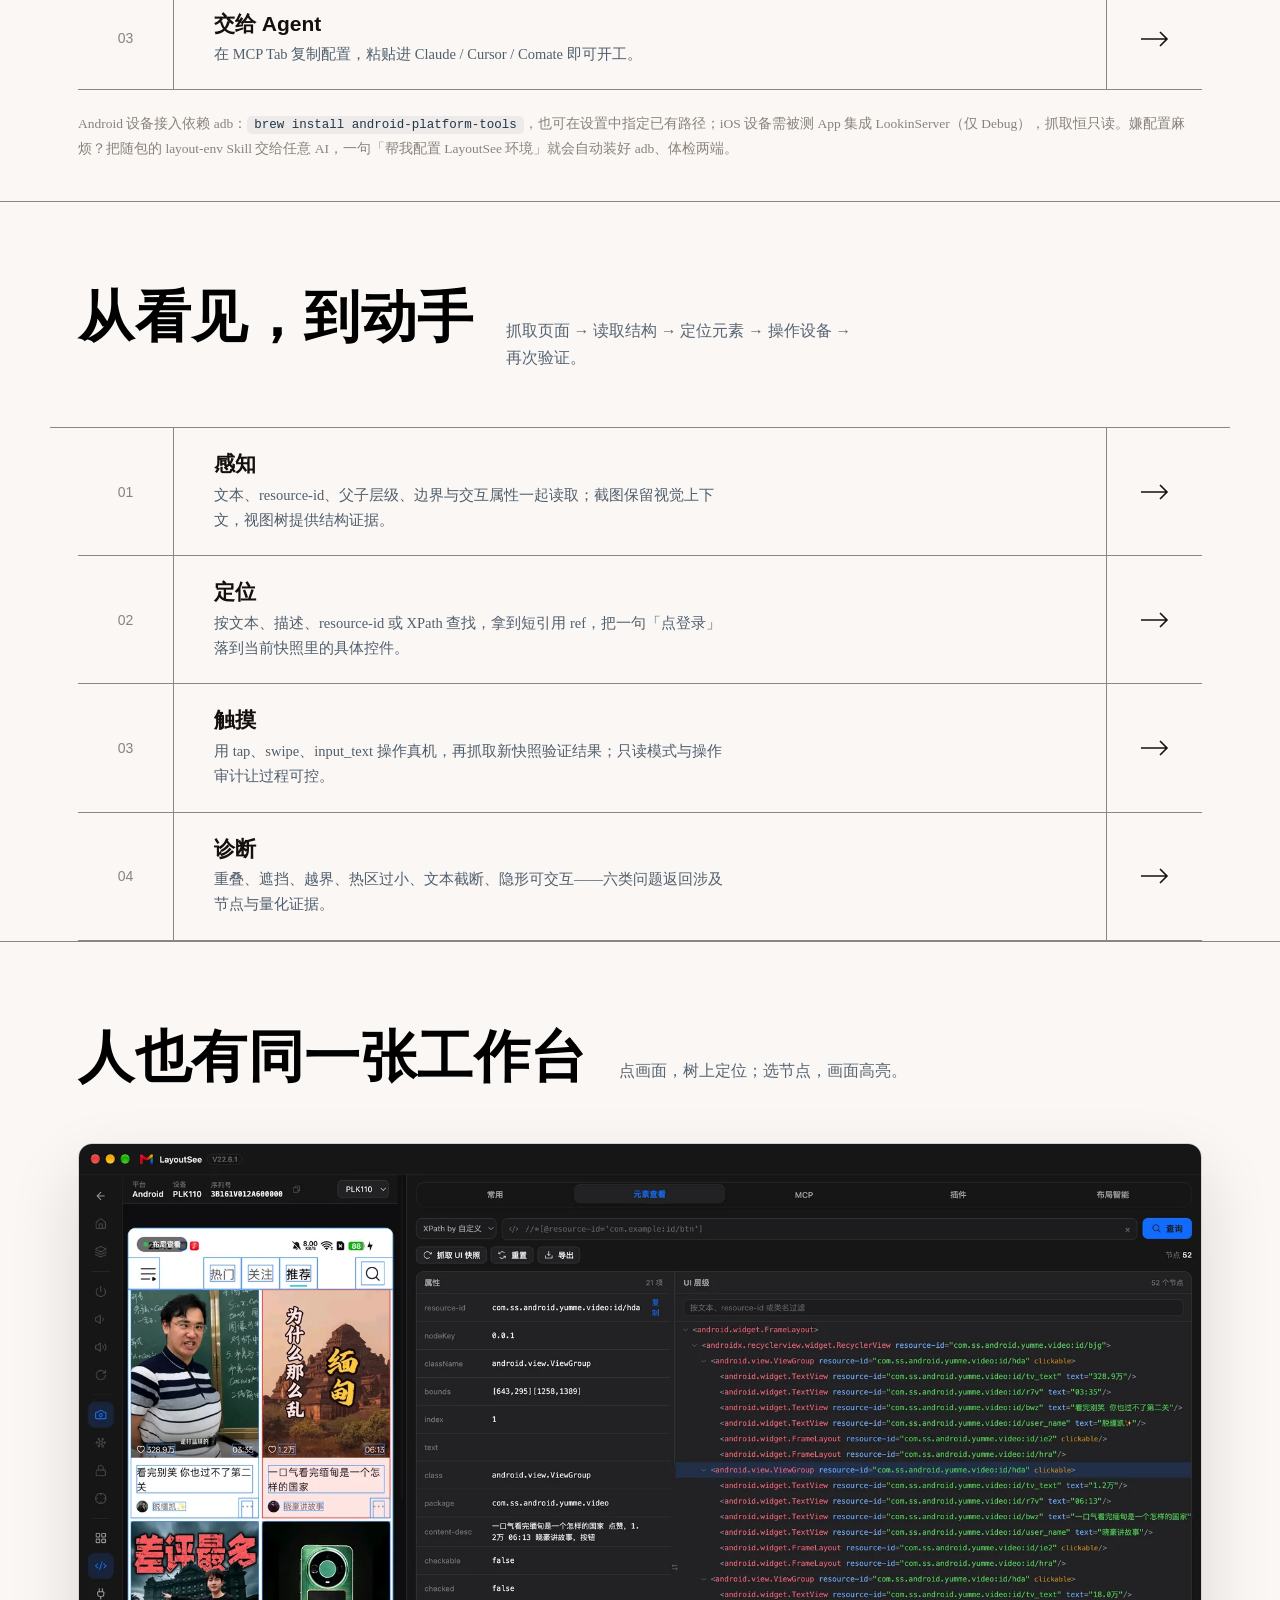
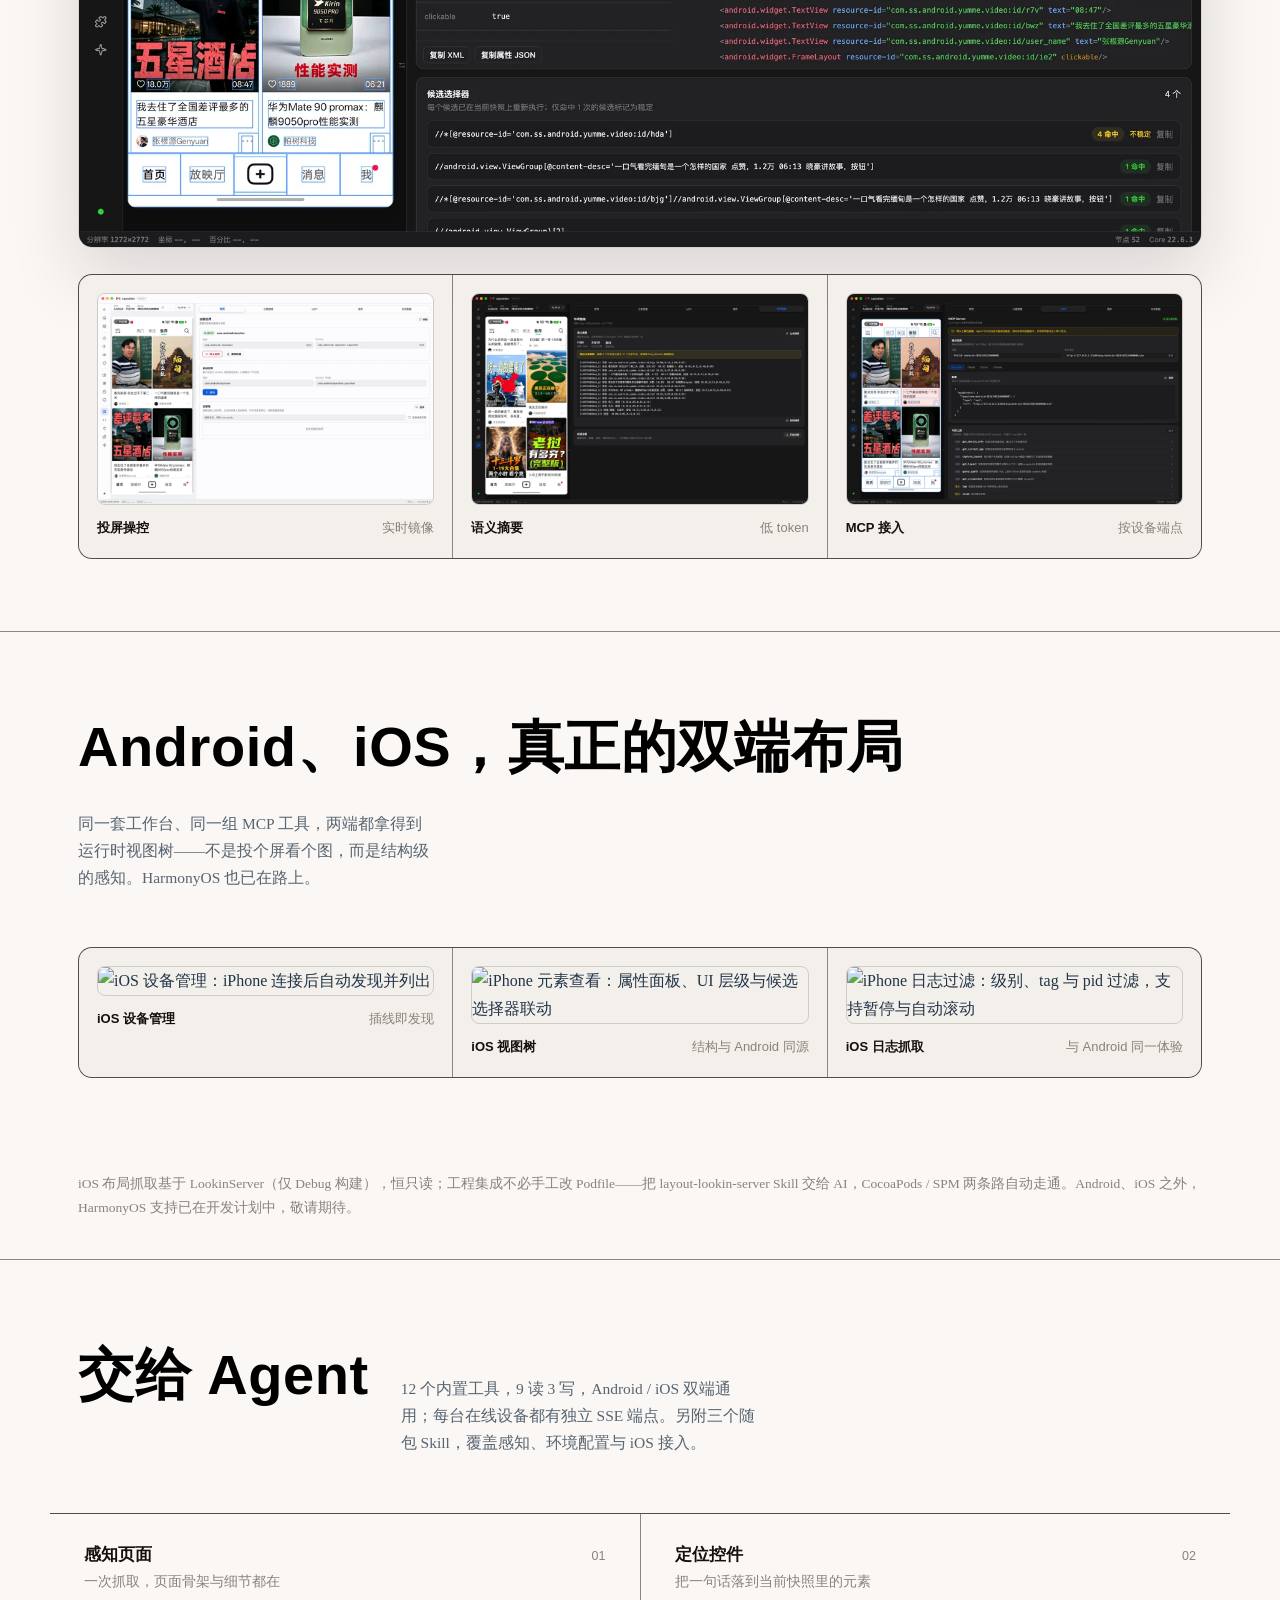
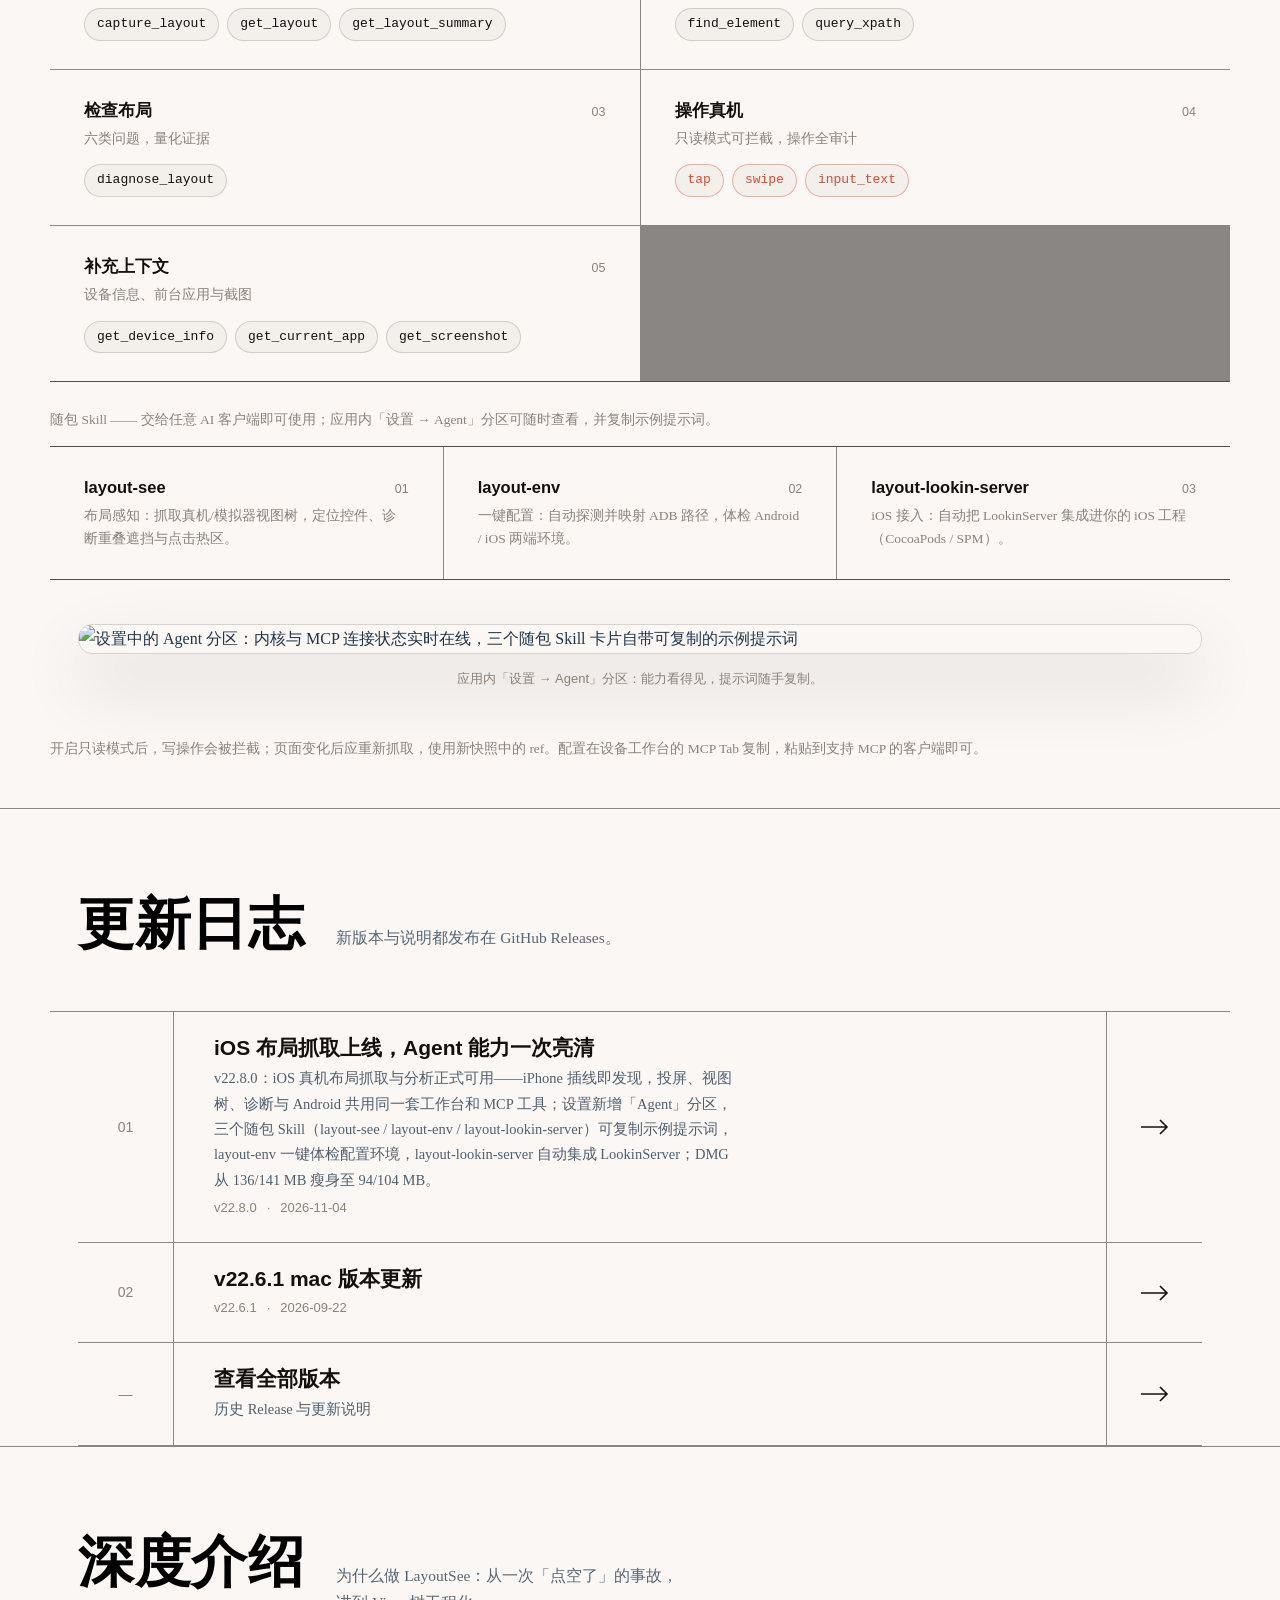
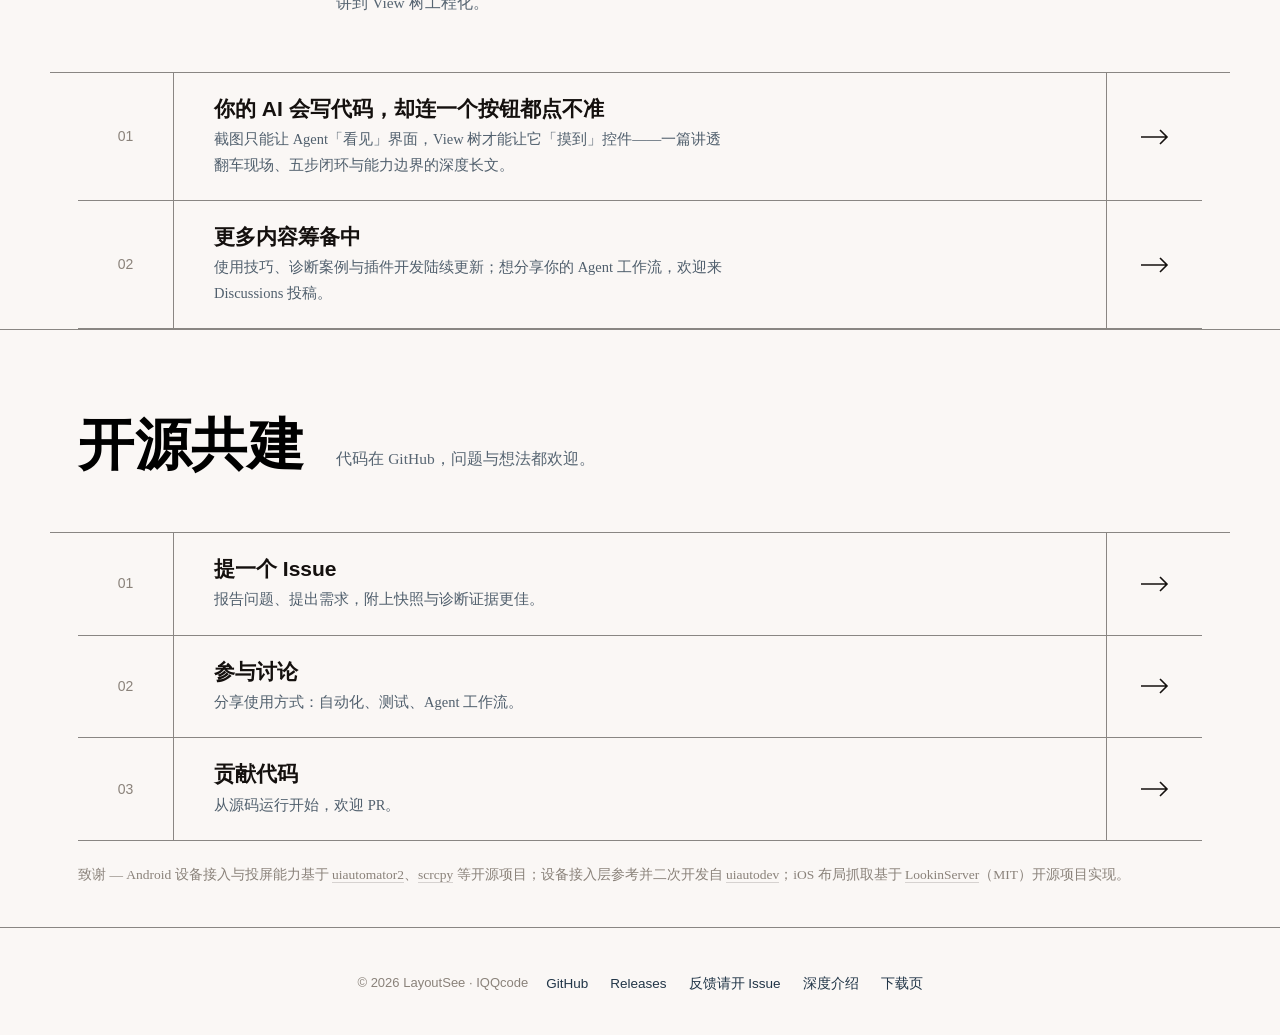
==== commit 5975fbc9: "chore: 深度介绍页更名为 deepdive.html，保留 blog.html 重定向桩；全站引用同步更新" ====
--- a/index.html
+++ b/index.html
@@ -33,7 +33,7 @@
             <a href="#community">开源共建</a>
           </div>
         </div>
-        <a href="blog.html">深度介绍</a>
+        <a href="deepdive.html">深度介绍</a>
         <a href="download.html">下载</a>
         <a href="https://github.com/IQQcode/LayoutSee" target="_blank" rel="noopener">开源</a>
         <div class="lang">
@@ -55,6 +55,7 @@
       <div class="hero-inner">
         <h1>你好，我是 LayoutSee</h1>
         <p class="hero-sub">让 Agent 感知视图，触摸界面。<span class="en">SEE THE LAYOUT · TOUCH THE SCREEN</span></p>
+        <p class="hero-platform">Android / iOS 双端布局感知 · <b>HarmonyOS 即将支持</b></p>
       </div>
       <!-- 幕布层：黑圆裁切，圆内标题反白 -->
       <div class="curtain-layer" aria-hidden="true">
@@ -62,6 +63,7 @@
         <div class="hero-inner curtain-clone">
           <h1>你好，我是 LayoutSee</h1>
           <p class="hero-sub">让 Agent 感知视图，触摸界面。<span class="en">SEE THE LAYOUT · TOUCH THE SCREEN</span></p>
+          <p class="hero-platform">Android / iOS 双端布局感知 · <b>HarmonyOS 即将支持</b></p>
         </div>
       </div>
       <a class="hero-dock-btn" href="#quickstart">向下探索</a>
@@ -318,6 +320,10 @@
           <p class="g-desc">iOS 接入：自动把 LookinServer 集成进你的 iOS 工程（CocoaPods / SPM）。</p>
         </div>
       </div>
+      <figure class="showcase wrap reveal mcp-showcase">
+        <img src="https://iqqcode-cdn.oss-cn-beijing.aliyuncs.com/dev/layoutsee/12-agent-mcp-skill.png" alt="设置中的 Agent 分区：内核与 MCP 连接状态实时在线，三个随包 Skill 卡片自带可复制的示例提示词" loading="lazy">
+        <figcaption>应用内「设置 → Agent」分区：能力看得见，提示词随手复制。</figcaption>
+      </figure>
       <p class="mcp-note wrap">开启只读模式后，写操作会被拦截；页面变化后应重新抓取，使用新快照中的 ref。配置在设备工作台的 MCP Tab 复制，粘贴到支持 MCP 的客户端即可。</p>
     </section>
 
@@ -370,7 +376,7 @@
       </div>
       <ol class="rows">
         <li class="reveal">
-          <a class="row-link" href="blog.html">
+          <a class="row-link" href="deepdive.html">
             <span class="row-no">01</span>
             <span class="row-body">
               <span class="t">你的 AI 会写代码，却连一个按钮都点不准</span>
@@ -441,7 +447,7 @@
         <a href="https://github.com/IQQcode/LayoutSee" target="_blank" rel="noopener">GitHub</a>
         <a href="https://github.com/IQQcode/LayoutSee/releases" target="_blank" rel="noopener">Releases</a>
         <a href="https://github.com/IQQcode/LayoutSee/issues" target="_blank" rel="noopener">反馈请开 Issue</a>
-        <a href="blog.html">深度介绍</a>
+        <a href="deepdive.html">深度介绍</a>
         <a href="download.html">下载页</a>
       </nav>
     </div>
--- a/css/style.css
+++ b/css/style.css
@@ -194,6 +194,12 @@
   opacity: 0.85;
 }
 .hero-sub .en { display: block; margin-top: 6px; font-size: 13px; letter-spacing: 0.22em; color: var(--muted); text-transform: uppercase; }
+.hero-platform {
+  margin-top: 24px;
+  font-family: var(--sans); font-size: 13px; letter-spacing: 0.14em;
+  color: var(--muted);
+}
+.hero-platform b { color: var(--gold); font-weight: 600; }
 
 /* 幕布交互：黑圆裁切层，圆内标题反白（clip-path 由 JS 内联写入） */
 .curtain-layer {
@@ -209,6 +215,8 @@
 .curtain-clone h1 { color: #fdfbf9; }
 .curtain-clone .hero-sub { color: rgba(253, 251, 249, 0.82); opacity: 1; }
 .curtain-clone .hero-sub .en { color: rgba(253, 251, 249, 0.42); }
+.curtain-clone .hero-platform { color: rgba(253, 251, 249, 0.62); }
+.curtain-clone .hero-platform b { color: #d9b57e; }
 
 .hero-dock-btn {
   position: absolute; left: 50%; bottom: 30px; z-index: 3;
@@ -342,6 +350,11 @@
   border: 1px solid var(--line-soft);
   box-shadow: 0 30px 70px rgba(26, 22, 18, 0.14);
 }
+.showcase figcaption {
+  padding-top: 14px; text-align: center;
+  font-family: var(--sans); font-size: 13px; color: var(--muted);
+}
+.mcp-showcase { margin-top: 44px; }
 .trio {
   display: grid; grid-template-columns: repeat(3, 1fr);
   gap: 1px; background: var(--line);
